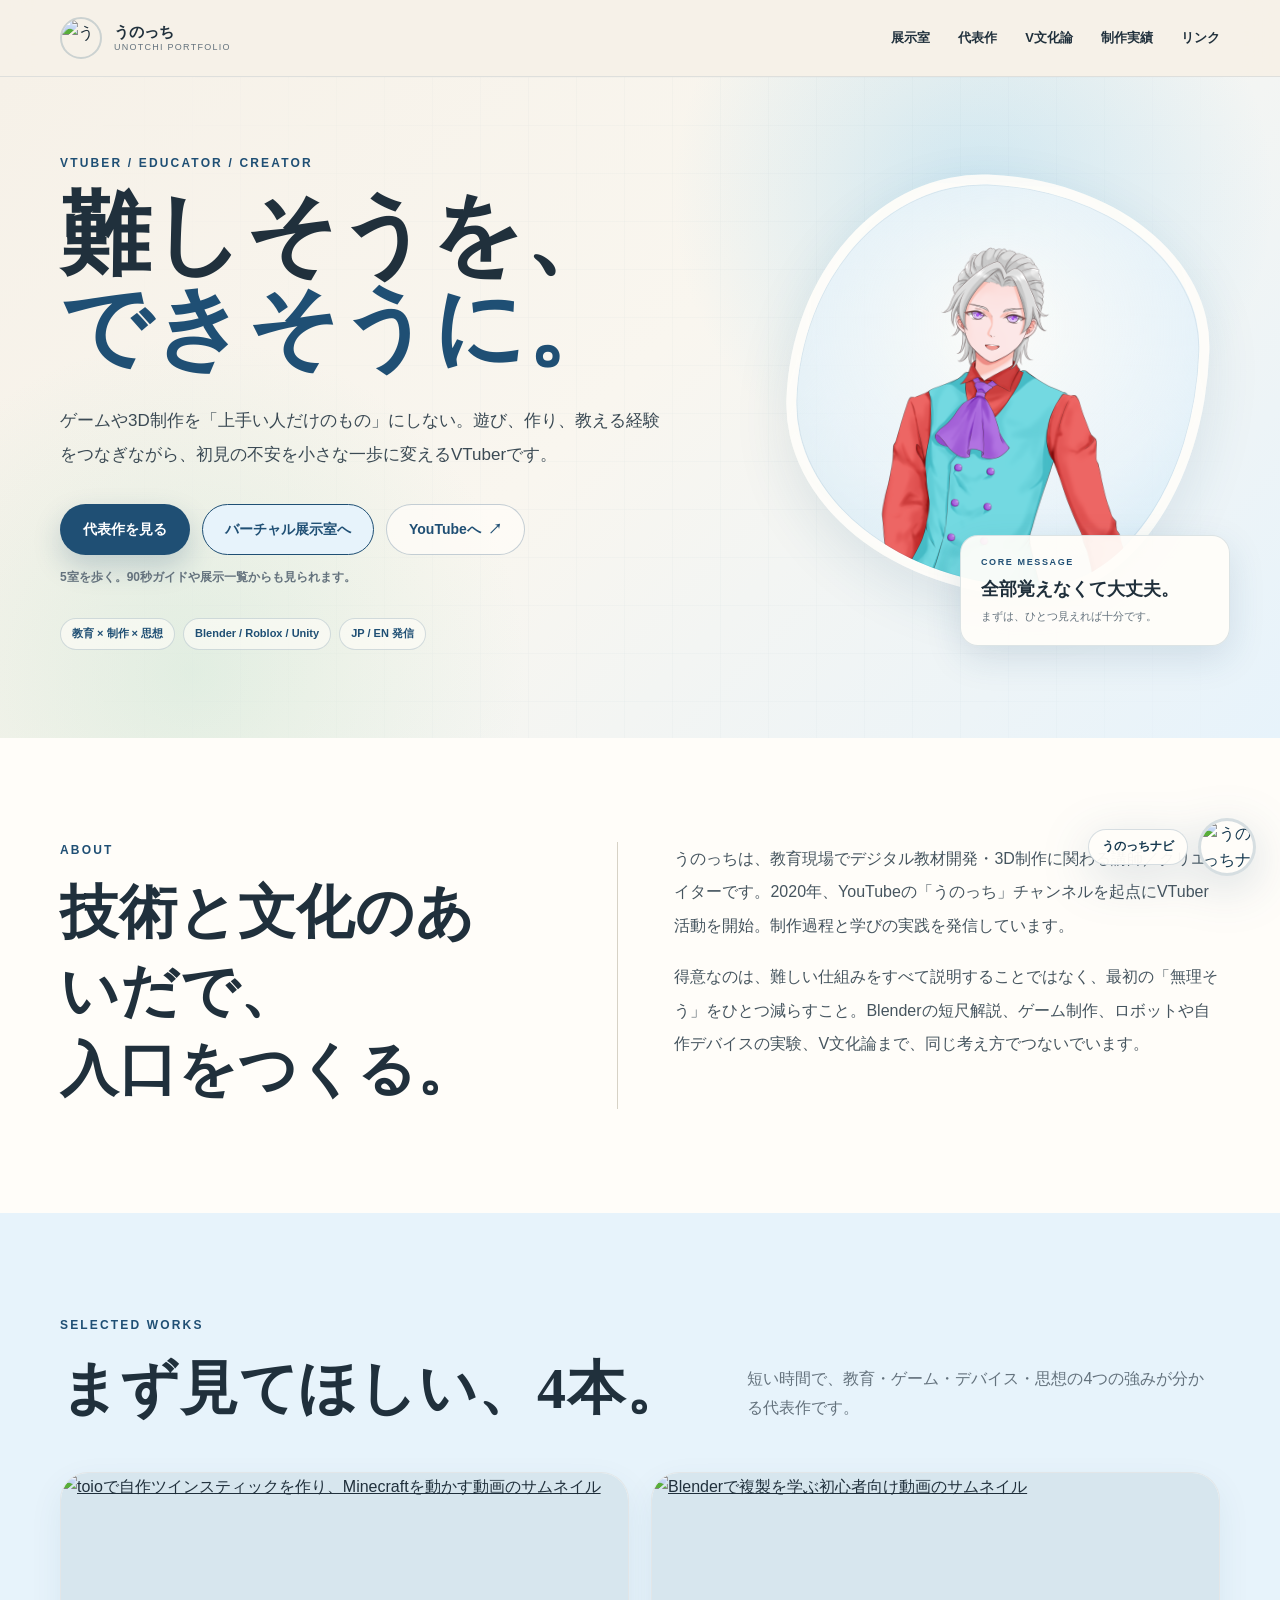
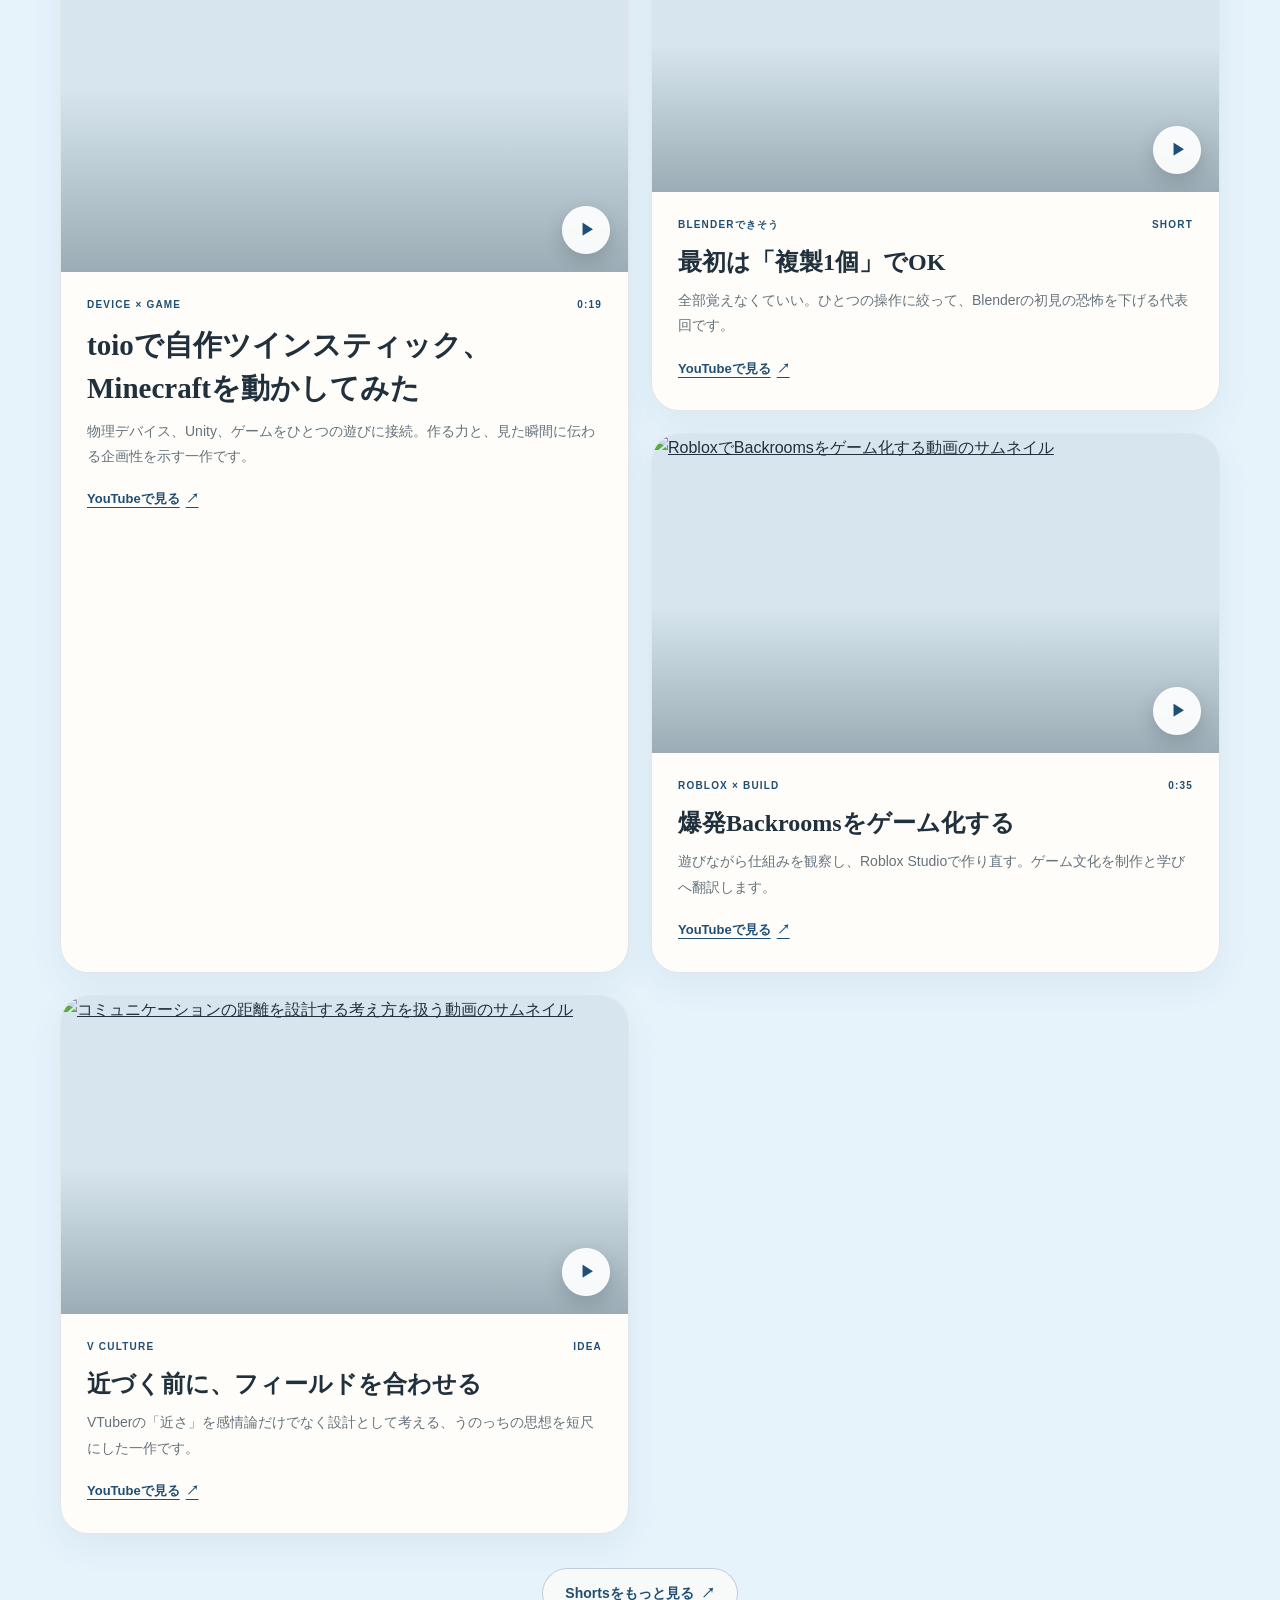
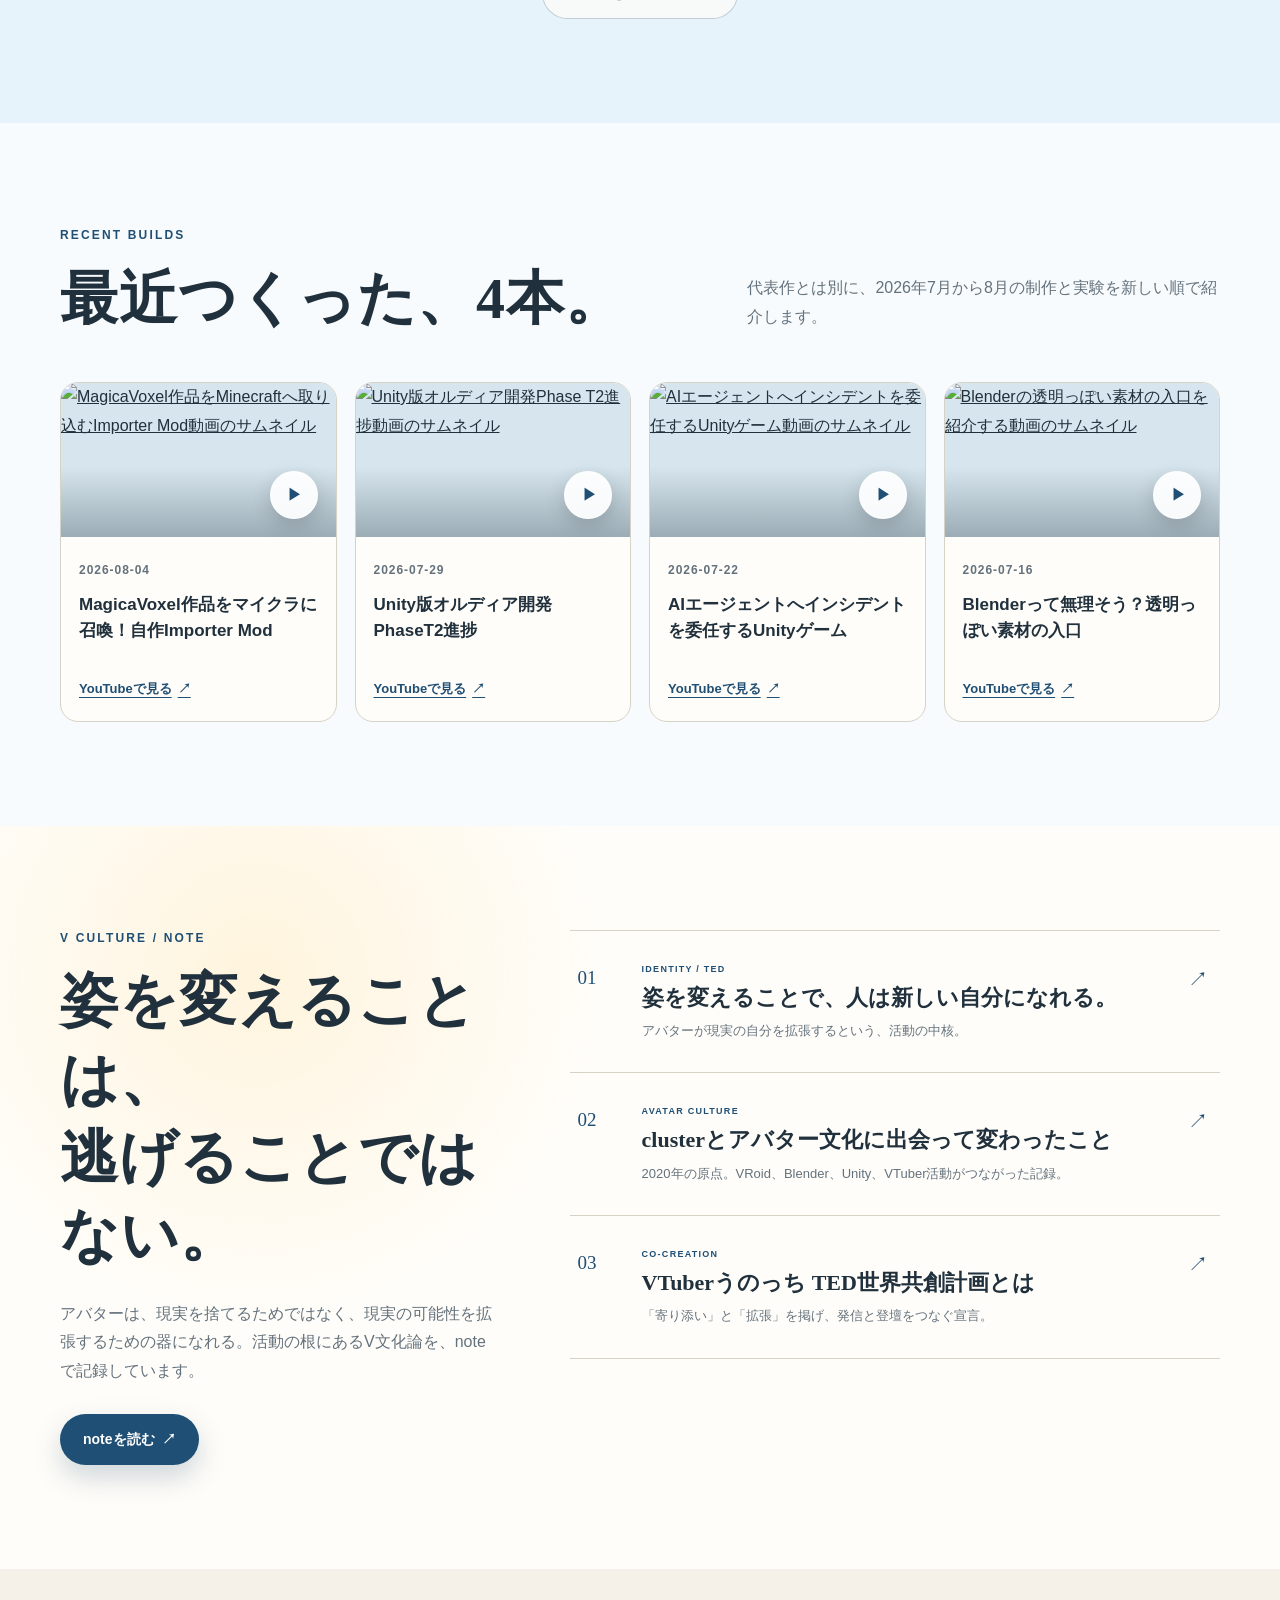
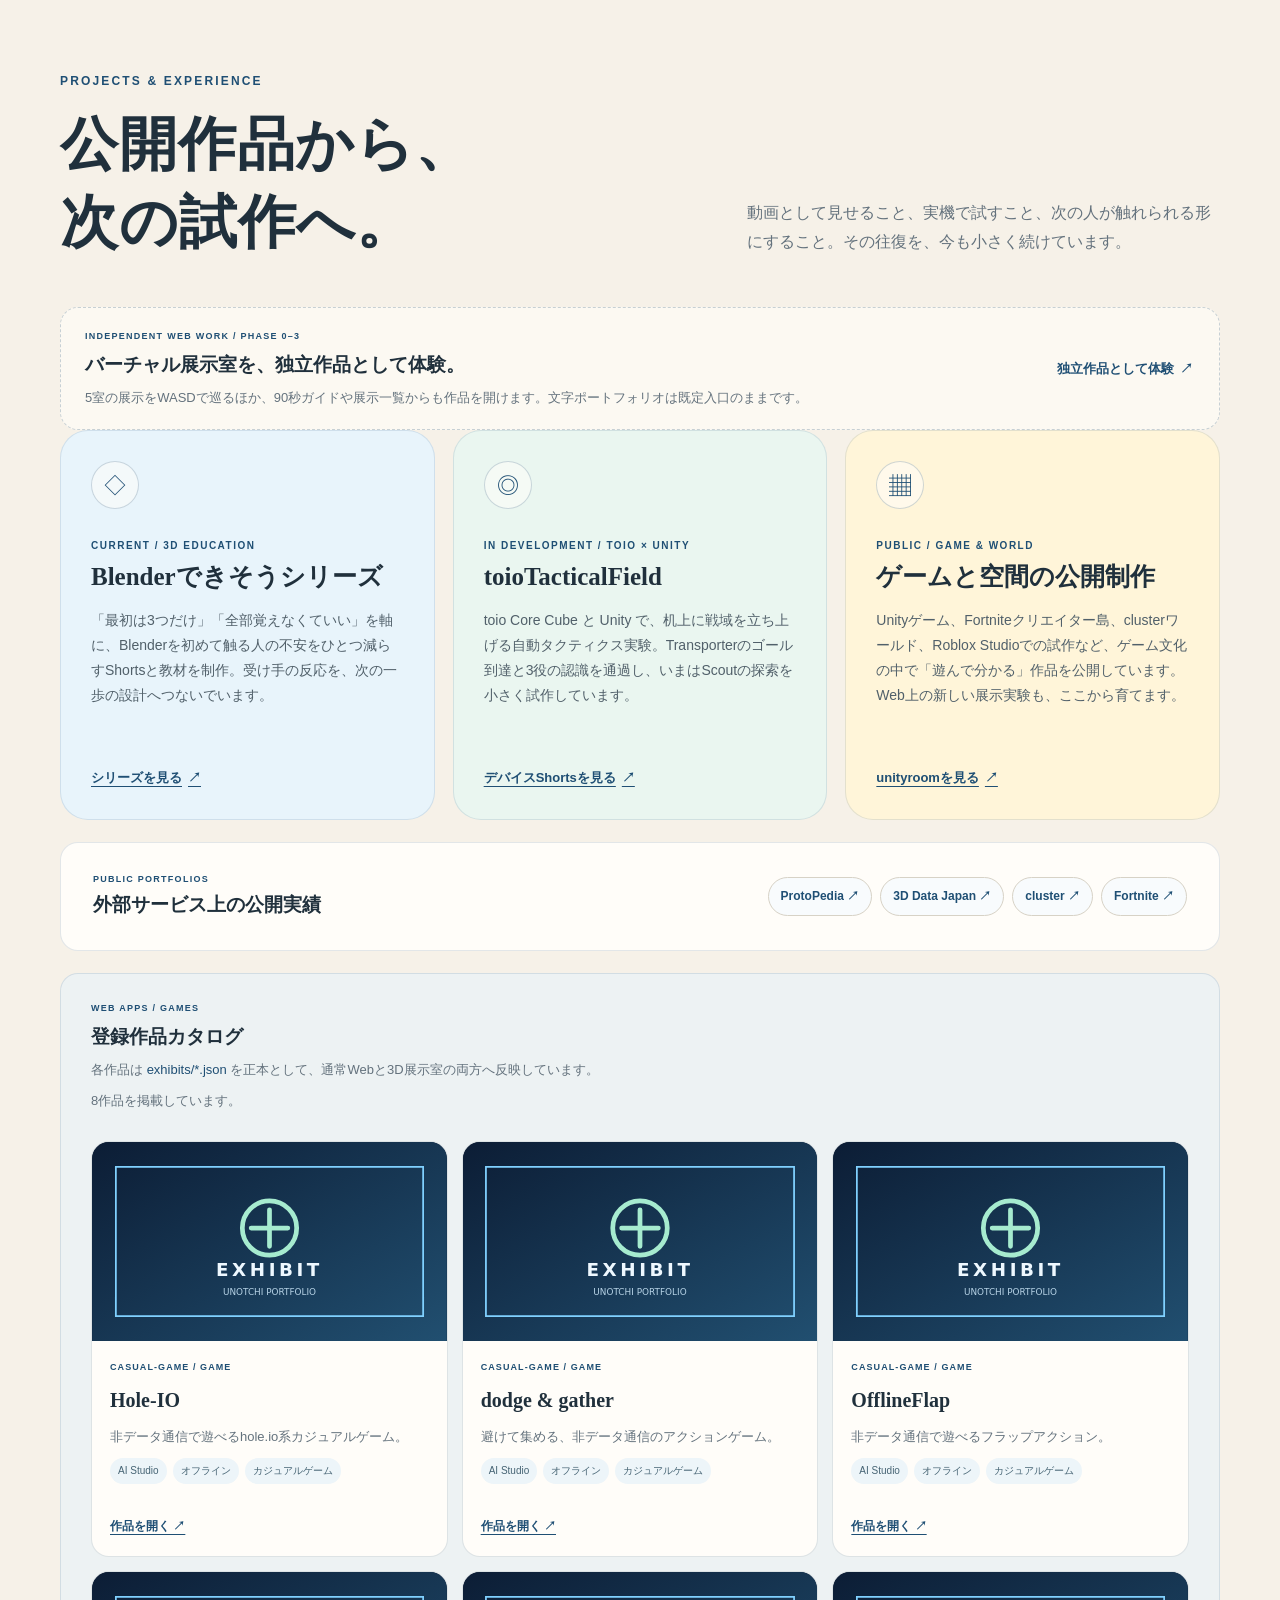
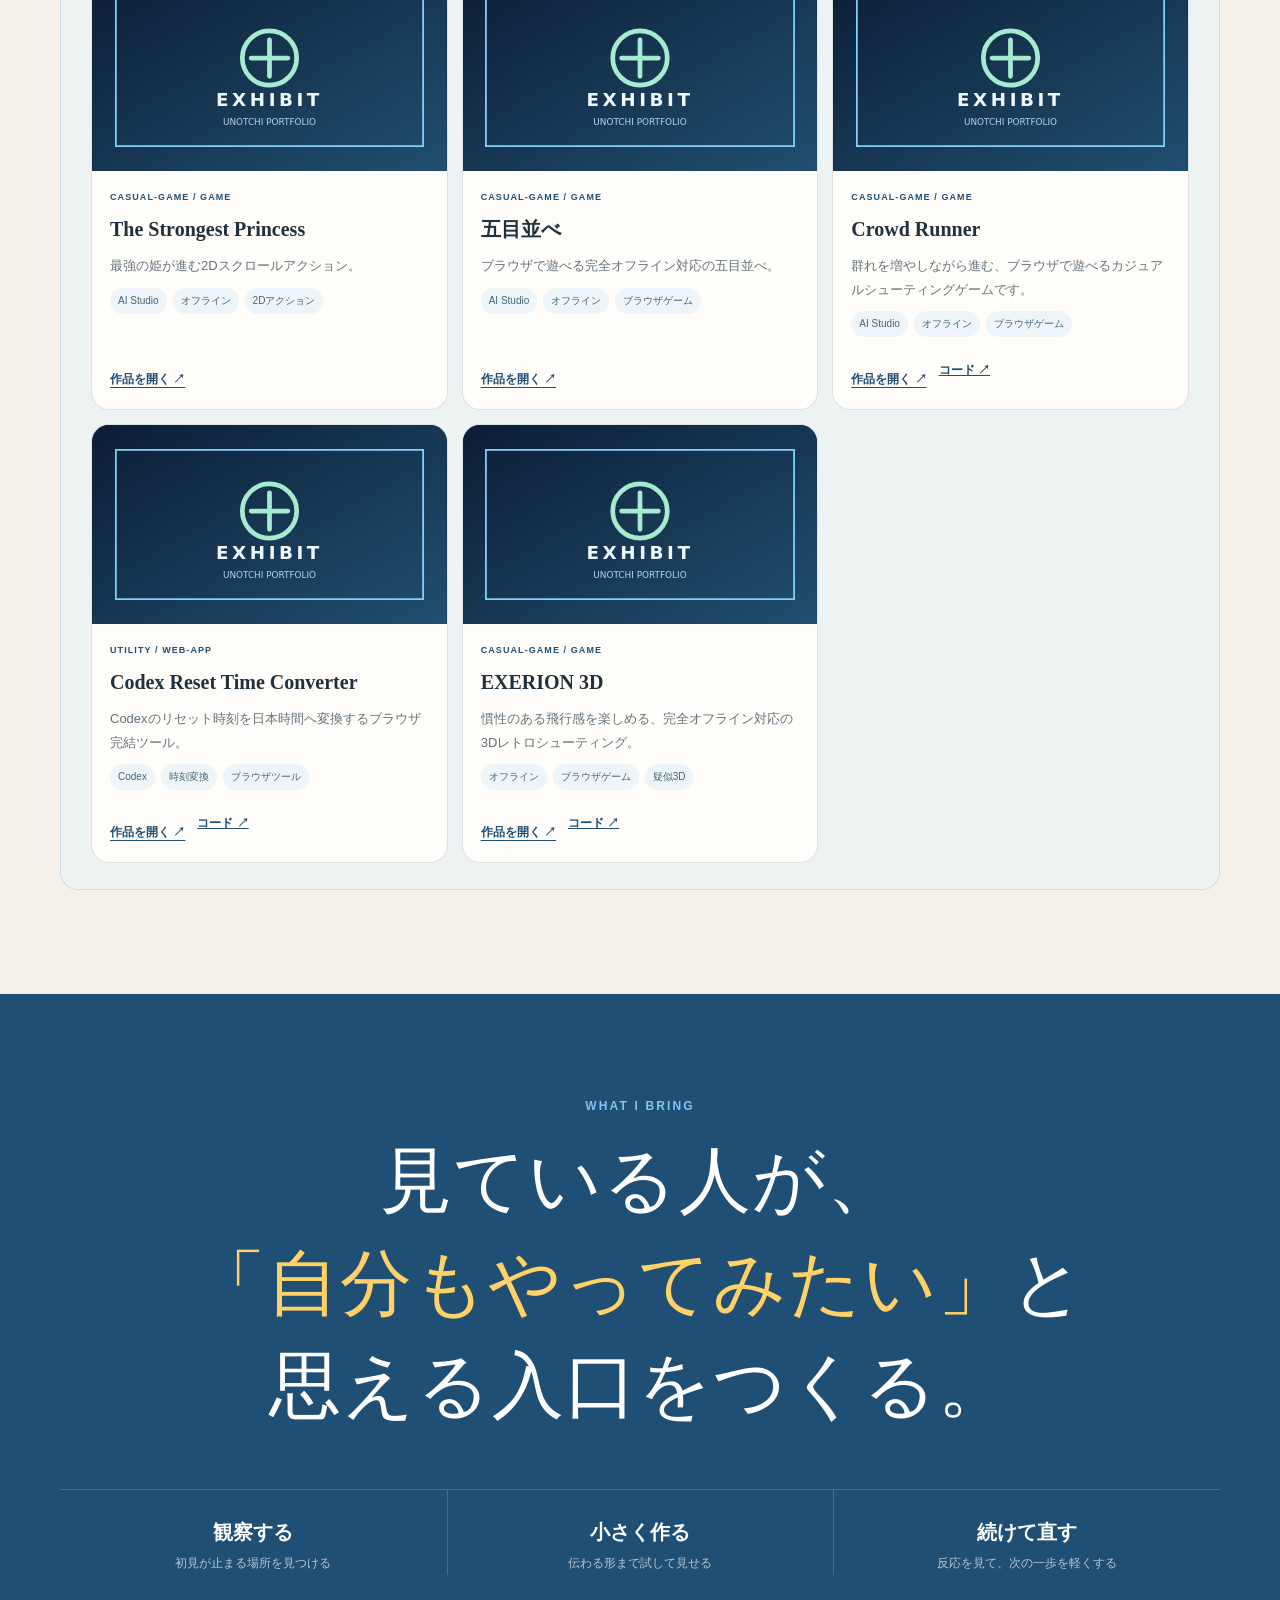
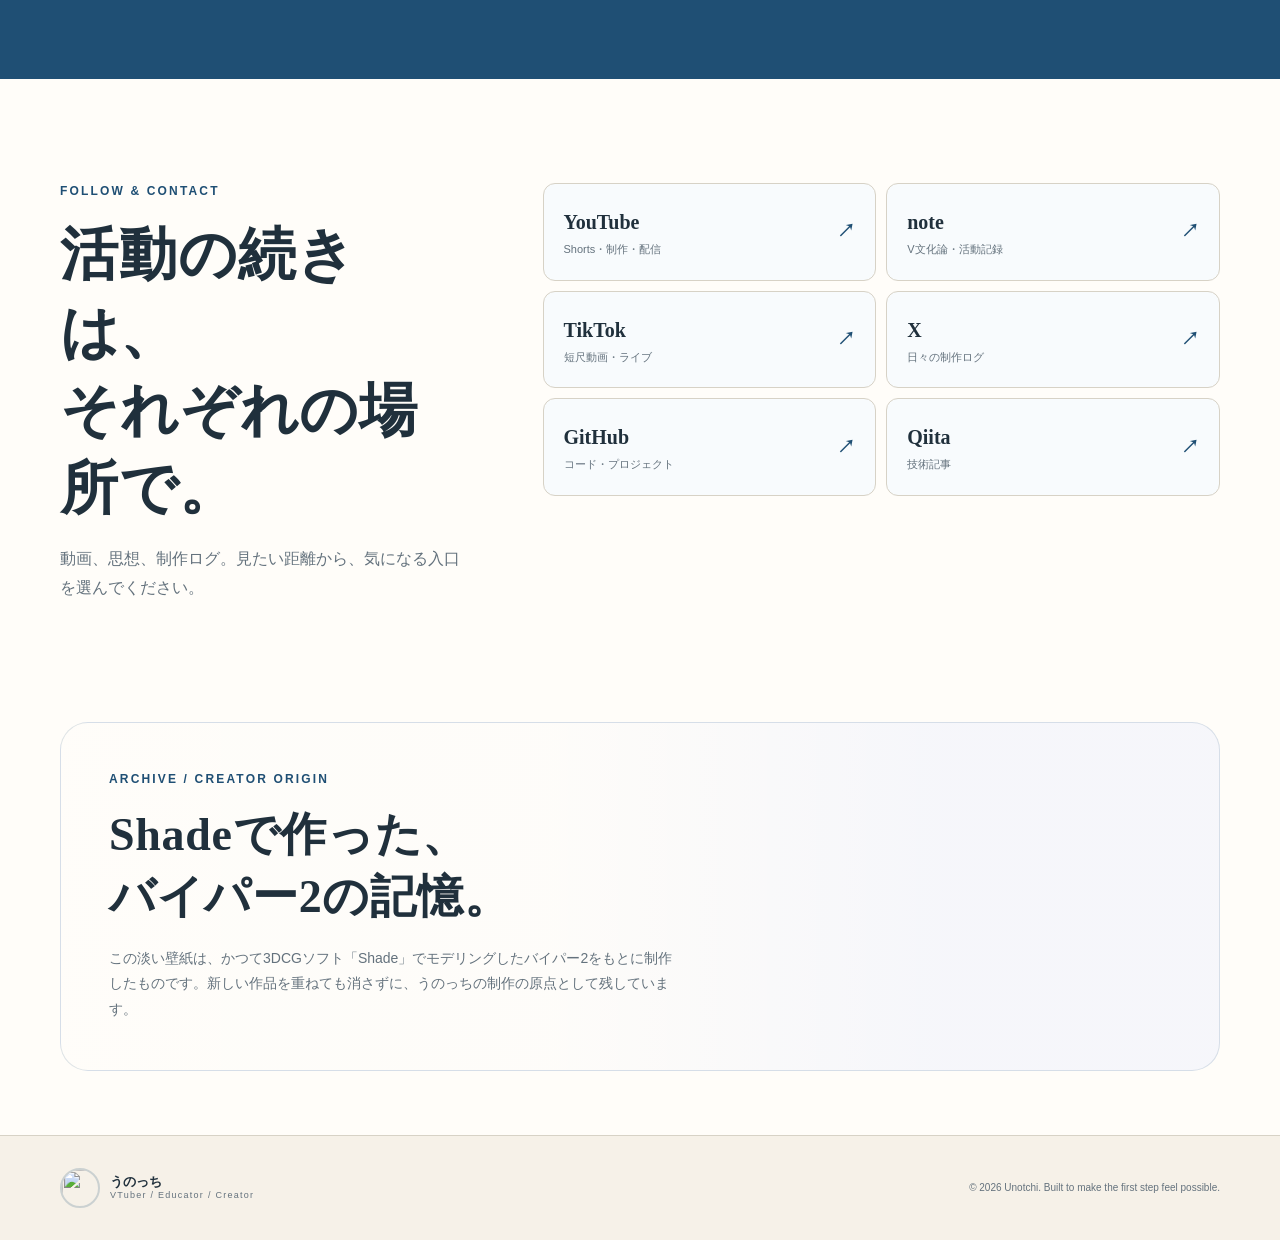
==== index.html @ a386e89f "feat: centralize portfolio exhibits" ====
<!doctype html>
<html lang="ja">
<head>
  <meta charset="utf-8">
  <meta name="viewport" content="width=device-width, initial-scale=1">
  <meta name="theme-color" content="#f6f1e8">
  <meta name="description" content="VTuber・講師・クリエイター、うのっちの公式ポートフォリオ。Blender、ゲーム制作、toio、V文化論を通じて、難しそうをできそうに変える活動を紹介します。">
  <meta property="og:type" content="website">
  <meta property="og:locale" content="ja_JP">
  <meta property="og:url" content="https://sanpeita.github.io/">
  <meta property="og:site_name" content="うのっち ポートフォリオ">
  <meta property="og:title" content="うのっち｜難しそうを、できそうに。">
  <meta property="og:description" content="教育 × 制作 × VTuber。初見の不安を、小さな一歩に変える活動と代表作。">
  <meta property="og:image" content="https://sanpeita.github.io/images/og-portfolio.png">
  <meta name="twitter:card" content="summary_large_image">
  <meta name="twitter:title" content="うのっち｜難しそうを、できそうに。">
  <meta name="twitter:description" content="教育 × 制作 × VTuber。初見の不安を、小さな一歩に変える活動と代表作。">
  <meta name="twitter:image" content="https://sanpeita.github.io/images/og-portfolio.png">
  <title>うのっち｜VTuber・講師・クリエイター</title>
  <link rel="canonical" href="https://sanpeita.github.io/">
  <link rel="icon" href="images/davi.jpeg">
  <link rel="stylesheet" href="styles.css">
  <script src="assets/chatbot/fuse.min.js" defer></script>
  <script src="assets/chatbot/search-core.js" defer></script>
  <script src="assets/chatbot/tour-core.js" defer></script>
  <script src="assets/chatbot/chatbot.js" defer></script>
  <script type="module" src="assets/exhibits/exhibit-catalog.js"></script>
</head>
<body>
  <a class="skip-link" href="#main">本文へ移動</a>

  <header class="site-header">
    <div class="shell header-inner">
      <a class="brand" href="#top" aria-label="ページの先頭へ">
        <img src="images/davi.jpeg" width="42" height="42" alt="うのっちのアイコン">
        <span>
          <strong>うのっち</strong>
          <small>UNOTCHI PORTFOLIO</small>
        </span>
      </a>
      <nav aria-label="メインナビゲーション">
        <a href="lab/virtual-world/">展示室</a>
        <a href="#works">代表作</a>
        <a href="#culture">V文化論</a>
        <a href="#projects">制作実績</a>
        <a href="#links">リンク</a>
      </nav>
    </div>
  </header>

  <main id="main">
    <section class="hero" id="top">
      <div class="shell hero-grid">
        <div class="hero-copy">
          <p class="eyebrow">VTUBER / EDUCATOR / CREATOR</p>
          <h1>難しそうを、<br><span>できそうに。</span></h1>
          <p class="lead">ゲームや3D制作を「上手い人だけのもの」にしない。遊び、作り、教える経験をつなぎながら、初見の不安を小さな一歩に変えるVTuberです。</p>
          <div class="hero-actions">
            <a class="button button-primary" href="#works">代表作を見る</a>
            <a class="button button-world" href="lab/virtual-world/">バーチャル展示室へ</a>
            <a class="button button-secondary" href="https://www.youtube.com/@TheSANPEITA" target="_blank" rel="noopener noreferrer">YouTubeへ <span aria-hidden="true">↗</span></a>
          </div>
          <p class="hero-world-note">5室を歩く。90秒ガイドや展示一覧からも見られます。</p>
          <ul class="hero-points" aria-label="活動の特徴">
            <li>教育 × 制作 × 思想</li>
            <li>Blender / Roblox / Unity</li>
            <li>JP / EN 発信</li>
          </ul>
        </div>

        <div class="portrait-wrap" aria-label="うのっちのプロフィール">
          <div class="portrait-card">
            <img src="images/unotchi-official-standing.png" width="2000" height="4000" alt="赤いシャツと水色の衣装を着た、うのっちの公式立ち絵">
          </div>
          <div class="profile-note">
            <span class="profile-note-kicker">CORE MESSAGE</span>
            <strong>全部覚えなくて大丈夫。</strong>
            <span>まずは、ひとつ見えれば十分です。</span>
          </div>
        </div>
      </div>
    </section>

    <section class="intro section" id="about">
      <div class="shell intro-grid">
        <div>
          <p class="eyebrow">ABOUT</p>
          <h2>技術と文化のあいだで、<br>入口をつくる。</h2>
        </div>
        <div class="intro-body">
          <p>うのっちは、教育現場でデジタル教材開発・3D制作に関わる講師／クリエイターです。2020年、YouTubeの「うのっち」チャンネルを起点にVTuber活動を開始。制作過程と学びの実践を発信しています。</p>
          <p>得意なのは、難しい仕組みをすべて説明することではなく、最初の「無理そう」をひとつ減らすこと。Blenderの短尺解説、ゲーム制作、ロボットや自作デバイスの実験、V文化論まで、同じ考え方でつないでいます。</p>
        </div>
      </div>
    </section>

    <section class="section works-section" id="works">
      <div class="shell">
        <div class="section-heading">
          <div>
            <p class="eyebrow">SELECTED WORKS</p>
            <h2>まず見てほしい、4本。</h2>
          </div>
          <p>短い時間で、教育・ゲーム・デバイス・思想の4つの強みが分かる代表作です。</p>
        </div>

        <div class="works-grid">
          <article class="work-card work-card-featured">
            <a class="work-thumb" href="https://www.youtube.com/watch?v=YogaOVAiXTU" target="_blank" rel="noopener noreferrer" aria-label="toioで自作ツインスティック、Minecraftを動かしてみたをYouTubeで見る">
              <img src="https://i.ytimg.com/vi/YogaOVAiXTU/hqdefault.jpg" alt="toioで自作ツインスティックを作り、Minecraftを動かす動画のサムネイル" loading="lazy">
              <span class="play" aria-hidden="true">▶</span>
            </a>
            <div class="work-body">
              <div class="work-meta"><span>DEVICE × GAME</span><span>0:19</span></div>
              <h3>toioで自作ツインスティック、Minecraftを動かしてみた</h3>
              <p>物理デバイス、Unity、ゲームをひとつの遊びに接続。作る力と、見た瞬間に伝わる企画性を示す一作です。</p>
              <a class="text-link" href="https://www.youtube.com/watch?v=YogaOVAiXTU" target="_blank" rel="noopener noreferrer">YouTubeで見る <span aria-hidden="true">↗</span></a>
            </div>
          </article>

          <article class="work-card">
            <a class="work-thumb" href="https://www.youtube.com/watch?v=wpBQTzA3uyg" target="_blank" rel="noopener noreferrer" aria-label="Blenderって無理そう？最初は複製1個できればOKをYouTubeで見る">
              <img src="https://i.ytimg.com/vi/wpBQTzA3uyg/hqdefault.jpg" alt="Blenderで複製を学ぶ初心者向け動画のサムネイル" loading="lazy">
              <span class="play" aria-hidden="true">▶</span>
            </a>
            <div class="work-body">
              <div class="work-meta"><span>BLENDERできそう</span><span>SHORT</span></div>
              <h3>最初は「複製1個」でOK</h3>
              <p>全部覚えなくていい。ひとつの操作に絞って、Blenderの初見の恐怖を下げる代表回です。</p>
              <a class="text-link" href="https://www.youtube.com/watch?v=wpBQTzA3uyg" target="_blank" rel="noopener noreferrer">YouTubeで見る <span aria-hidden="true">↗</span></a>
            </div>
          </article>

          <article class="work-card">
            <a class="work-thumb" href="https://www.youtube.com/watch?v=Hn6c8Ln2A0w" target="_blank" rel="noopener noreferrer" aria-label="爆発Backroomsをゲーム化してみるをYouTubeで見る">
              <img src="https://i.ytimg.com/vi/Hn6c8Ln2A0w/hqdefault.jpg" alt="RobloxでBackroomsをゲーム化する動画のサムネイル" loading="lazy">
              <span class="play" aria-hidden="true">▶</span>
            </a>
            <div class="work-body">
              <div class="work-meta"><span>ROBLOX × BUILD</span><span>0:35</span></div>
              <h3>爆発Backroomsをゲーム化する</h3>
              <p>遊びながら仕組みを観察し、Roblox Studioで作り直す。ゲーム文化を制作と学びへ翻訳します。</p>
              <a class="text-link" href="https://www.youtube.com/watch?v=Hn6c8Ln2A0w" target="_blank" rel="noopener noreferrer">YouTubeで見る <span aria-hidden="true">↗</span></a>
            </div>
          </article>

          <article class="work-card">
            <a class="work-thumb" href="https://www.youtube.com/watch?v=Jg-ROUK7HN0" target="_blank" rel="noopener noreferrer" aria-label="距離って無理そう？近づく前にフィールドを合わせればいいをYouTubeで見る">
              <img src="https://i.ytimg.com/vi/Jg-ROUK7HN0/hqdefault.jpg" alt="コミュニケーションの距離を設計する考え方を扱う動画のサムネイル" loading="lazy">
              <span class="play" aria-hidden="true">▶</span>
            </a>
            <div class="work-body">
              <div class="work-meta"><span>V CULTURE</span><span>IDEA</span></div>
              <h3>近づく前に、フィールドを合わせる</h3>
              <p>VTuberの「近さ」を感情論だけでなく設計として考える、うのっちの思想を短尺にした一作です。</p>
              <a class="text-link" href="https://www.youtube.com/watch?v=Jg-ROUK7HN0" target="_blank" rel="noopener noreferrer">YouTubeで見る <span aria-hidden="true">↗</span></a>
            </div>
          </article>
        </div>

        <div class="section-cta">
          <a class="button button-secondary" href="https://www.youtube.com/@TheSANPEITA/shorts" target="_blank" rel="noopener noreferrer">Shortsをもっと見る <span aria-hidden="true">↗</span></a>
        </div>
      </div>
    </section>

    <section class="section recent-section" id="recent-builds">
      <div class="shell">
        <div class="section-heading">
          <div><p class="eyebrow">RECENT BUILDS</p><h2>最近つくった、4本。</h2></div>
          <p>代表作とは別に、2026年7月から8月の制作と実験を新しい順で紹介します。</p>
        </div>
        <div class="recent-grid">
          <article class="recent-card"><a class="work-thumb" href="https://www.youtube.com/watch?v=VJ69-nhBhOU" target="_blank" rel="noopener noreferrer"><img src="https://i.ytimg.com/vi/VJ69-nhBhOU/hqdefault.jpg" alt="MagicaVoxel作品をMinecraftへ取り込むImporter Mod動画のサムネイル" loading="lazy"><span class="play" aria-hidden="true">▶</span></a><div class="recent-body"><time datetime="2026-08-04">2026-08-04</time><h3>MagicaVoxel作品をマイクラに召喚！自作Importer Mod</h3><a class="text-link" href="https://www.youtube.com/watch?v=VJ69-nhBhOU" target="_blank" rel="noopener noreferrer">YouTubeで見る <span aria-hidden="true">↗</span></a></div></article>
          <article class="recent-card"><a class="work-thumb" href="https://www.youtube.com/watch?v=oXVi8Rup6is" target="_blank" rel="noopener noreferrer"><img src="https://i.ytimg.com/vi/oXVi8Rup6is/hqdefault.jpg" alt="Unity版オルディア開発Phase T2進捗動画のサムネイル" loading="lazy"><span class="play" aria-hidden="true">▶</span></a><div class="recent-body"><time datetime="2026-07-29">2026-07-29</time><h3>Unity版オルディア開発PhaseT2進捗</h3><a class="text-link" href="https://www.youtube.com/watch?v=oXVi8Rup6is" target="_blank" rel="noopener noreferrer">YouTubeで見る <span aria-hidden="true">↗</span></a></div></article>
          <article class="recent-card"><a class="work-thumb" href="https://www.youtube.com/watch?v=LZgxWzS0UVY" target="_blank" rel="noopener noreferrer"><img src="https://i.ytimg.com/vi/LZgxWzS0UVY/hqdefault.jpg" alt="AIエージェントへインシデントを委任するUnityゲーム動画のサムネイル" loading="lazy"><span class="play" aria-hidden="true">▶</span></a><div class="recent-body"><time datetime="2026-07-22">2026-07-22</time><h3>AIエージェントへインシデントを委任するUnityゲーム</h3><a class="text-link" href="https://www.youtube.com/watch?v=LZgxWzS0UVY" target="_blank" rel="noopener noreferrer">YouTubeで見る <span aria-hidden="true">↗</span></a></div></article>
          <article class="recent-card"><a class="work-thumb" href="https://www.youtube.com/watch?v=A-OFtZaHR0o" target="_blank" rel="noopener noreferrer"><img src="https://i.ytimg.com/vi/A-OFtZaHR0o/hqdefault.jpg" alt="Blenderの透明っぽい素材の入口を紹介する動画のサムネイル" loading="lazy"><span class="play" aria-hidden="true">▶</span></a><div class="recent-body"><time datetime="2026-07-16">2026-07-16</time><h3>Blenderって無理そう？透明っぽい素材の入口</h3><a class="text-link" href="https://www.youtube.com/watch?v=A-OFtZaHR0o" target="_blank" rel="noopener noreferrer">YouTubeで見る <span aria-hidden="true">↗</span></a></div></article>
        </div>
      </div>
    </section>

    <section class="section culture-section" id="culture">
      <div class="shell culture-grid">
        <div class="culture-intro">
          <p class="eyebrow">V CULTURE / NOTE</p>
          <h2>姿を変えることは、<br>逃げることではない。</h2>
          <p>アバターは、現実を捨てるためではなく、現実の可能性を拡張するための器になれる。活動の根にあるV文化論を、noteで記録しています。</p>
          <a class="button button-primary" href="https://note.com/sanpeita" target="_blank" rel="noopener noreferrer">noteを読む <span aria-hidden="true">↗</span></a>
        </div>

        <div class="article-list">
          <a class="article-card" href="https://note.com/sanpeita/n/na5e8b49a6931" target="_blank" rel="noopener noreferrer">
            <span class="article-number">01</span>
            <span class="article-copy">
              <small>IDENTITY / TED</small>
              <strong>姿を変えることで、人は新しい自分になれる。</strong>
              <span>アバターが現実の自分を拡張するという、活動の中核。</span>
            </span>
            <span class="article-arrow" aria-hidden="true">↗</span>
          </a>

          <a class="article-card" href="https://note.com/sanpeita/n/n24b0f31c3116" target="_blank" rel="noopener noreferrer">
            <span class="article-number">02</span>
            <span class="article-copy">
              <small>AVATAR CULTURE</small>
              <strong>clusterとアバター文化に出会って変わったこと</strong>
              <span>2020年の原点。VRoid、Blender、Unity、VTuber活動がつながった記録。</span>
            </span>
            <span class="article-arrow" aria-hidden="true">↗</span>
          </a>

          <a class="article-card" href="https://note.com/sanpeita/n/n996d1c35ad1c" target="_blank" rel="noopener noreferrer">
            <span class="article-number">03</span>
            <span class="article-copy">
              <small>CO-CREATION</small>
              <strong>VTuberうのっち TED世界共創計画とは</strong>
              <span>「寄り添い」と「拡張」を掲げ、発信と登壇をつなぐ宣言。</span>
            </span>
            <span class="article-arrow" aria-hidden="true">↗</span>
          </a>
        </div>
      </div>
    </section>

    <section class="section projects-section" id="projects">
      <div class="shell">
        <div class="section-heading">
          <div>
            <p class="eyebrow">PROJECTS & EXPERIENCE</p>
            <h2>公開作品から、<br>次の試作へ。</h2>
          </div>
          <p>動画として見せること、実機で試すこと、次の人が触れられる形にすること。その往復を、今も小さく続けています。</p>
        </div>

        <aside class="lab-note" aria-labelledby="virtual-world-lab-title">
          <div>
            <small>INDEPENDENT WEB WORK / PHASE 0–3</small>
            <strong id="virtual-world-lab-title">バーチャル展示室を、独立作品として体験。</strong>
            <p>5室の展示をWASDで巡るほか、90秒ガイドや展示一覧からも作品を開けます。文字ポートフォリオは既定入口のままです。</p>
          </div>
          <a class="lab-note-link" href="lab/virtual-world/">独立作品として体験 <span aria-hidden="true">↗</span></a>
        </aside>

        <div class="project-grid">
          <article class="project-card project-card-blue">
            <span class="project-icon" aria-hidden="true">◇</span>
            <p class="project-type">CURRENT / 3D EDUCATION</p>
            <h3>Blenderできそうシリーズ</h3>
            <p>「最初は3つだけ」「全部覚えなくていい」を軸に、Blenderを初めて触る人の不安をひとつ減らすShortsと教材を制作。受け手の反応を、次の一歩の設計へつないでいます。</p>
            <a class="text-link" href="https://www.youtube.com/@TheSANPEITA/shorts" target="_blank" rel="noopener noreferrer">シリーズを見る <span aria-hidden="true">↗</span></a>
          </article>

          <article class="project-card project-card-mint">
            <span class="project-icon" aria-hidden="true">◎</span>
            <p class="project-type">IN DEVELOPMENT / TOIO × UNITY</p>
            <h3>toioTacticalField</h3>
            <p>toio Core Cube と Unity で、机上に戦域を立ち上げる自動タクティクス実験。Transporterのゴール到達と3役の認識を通過し、いまはScoutの探索を小さく試作しています。</p>
            <a class="text-link" href="https://www.youtube.com/@TheSANPEITA/shorts" target="_blank" rel="noopener noreferrer">デバイスShortsを見る <span aria-hidden="true">↗</span></a>
          </article>

          <article class="project-card project-card-sun">
            <span class="project-icon" aria-hidden="true">▦</span>
            <p class="project-type">PUBLIC / GAME & WORLD</p>
            <h3>ゲームと空間の公開制作</h3>
            <p>Unityゲーム、Fortniteクリエイター島、clusterワールド、Roblox Studioでの試作など、ゲーム文化の中で「遊んで分かる」作品を公開しています。Web上の新しい展示実験も、ここから育てます。</p>
            <a class="text-link" href="https://unityroom.com/users/bapfjey9s3kr14itud7h" target="_blank" rel="noopener noreferrer">unityroomを見る <span aria-hidden="true">↗</span></a>
          </article>
        </div>

        <div class="evidence-band">
          <div>
            <small>PUBLIC PORTFOLIOS</small>
            <strong>外部サービス上の公開実績</strong>
          </div>
          <div class="evidence-links">
            <a href="https://protopedia.net/prototyper/sanpeita" target="_blank" rel="noopener noreferrer">ProtoPedia <span aria-hidden="true">↗</span></a>
            <a href="https://3d-data.skhonpo.com/collections/unotchi_sanpeita" target="_blank" rel="noopener noreferrer">3D Data Japan <span aria-hidden="true">↗</span></a>
            <a href="https://cluster.mu/u/sanpeita" target="_blank" rel="noopener noreferrer">cluster <span aria-hidden="true">↗</span></a>
            <a href="https://www.fortnite.com/@unotchi/8265-0398-2062?lang=ja" target="_blank" rel="noopener noreferrer">Fortnite <span aria-hidden="true">↗</span></a>
          </div>
        </div>

        <div class="ai-games-band" aria-labelledby="exhibit-catalog-title">
          <div>
            <small>WEB APPS / GAMES</small>
            <strong id="exhibit-catalog-title">登録作品カタログ</strong>
            <p>各作品は <code>exhibits/*.json</code> を正本として、通常Webと3D展示室の両方へ反映しています。</p>
            <p id="exhibit-catalog-status" class="exhibit-catalog-status" role="status">作品情報を読み込んでいます。</p>
          </div>
          <div class="exhibit-catalog" id="exhibit-catalog" aria-live="polite"></div>
          <noscript><p class="exhibit-catalog-noscript">作品カタログの表示にはJavaScriptを有効にしてください。</p></noscript>
        </div>
      </div>
    </section>

    <section class="section statement-section" id="what-i-bring">
      <div class="shell statement-card">
        <p class="eyebrow">WHAT I BRING</p>
        <blockquote>見ている人が、<br><span>「自分もやってみたい」</span>と<br>思える入口をつくる。</blockquote>
        <div class="statement-points">
          <div><strong>観察する</strong><span>初見が止まる場所を見つける</span></div>
          <div><strong>小さく作る</strong><span>伝わる形まで試して見せる</span></div>
          <div><strong>続けて直す</strong><span>反応を見て、次の一歩を軽くする</span></div>
        </div>
      </div>
    </section>

    <section class="section links-section" id="links">
      <div class="shell links-grid">
        <div>
          <p class="eyebrow">FOLLOW & CONTACT</p>
          <h2>活動の続きは、<br>それぞれの場所で。</h2>
          <p>動画、思想、制作ログ。見たい距離から、気になる入口を選んでください。</p>
        </div>
        <div class="social-grid">
          <a href="https://www.youtube.com/@TheSANPEITA" target="_blank" rel="noopener noreferrer"><span>YouTube</span><small>Shorts・制作・配信</small><b aria-hidden="true">↗</b></a>
          <a href="https://note.com/sanpeita" target="_blank" rel="noopener noreferrer"><span>note</span><small>V文化論・活動記録</small><b aria-hidden="true">↗</b></a>
          <a href="https://www.tiktok.com/@unotchi" target="_blank" rel="noopener noreferrer"><span>TikTok</span><small>短尺動画・ライブ</small><b aria-hidden="true">↗</b></a>
          <a href="https://x.com/unoksanpt" target="_blank" rel="noopener noreferrer"><span>X</span><small>日々の制作ログ</small><b aria-hidden="true">↗</b></a>
          <a href="https://github.com/sanpeita" target="_blank" rel="noopener noreferrer"><span>GitHub</span><small>コード・プロジェクト</small><b aria-hidden="true">↗</b></a>
          <a href="https://qiita.com/sanpeita" target="_blank" rel="noopener noreferrer"><span>Qiita</span><small>技術記事</small><b aria-hidden="true">↗</b></a>
        </div>
      </div>
    </section>

    <aside class="heritage-section" aria-labelledby="heritage-title">
      <div class="shell heritage-card">
        <div class="heritage-copy">
          <p class="eyebrow">ARCHIVE / CREATOR ORIGIN</p>
          <h2 id="heritage-title">Shadeで作った、<br>バイパー2の記憶。</h2>
          <p>この淡い壁紙は、かつて3DCGソフト「Shade」でモデリングしたバイパー2をもとに制作したものです。新しい作品を重ねても消さずに、うのっちの制作の原点として残しています。</p>
        </div>
      </div>
    </aside>
  </main>

  <aside
    class="un-nav-widget"
    data-unotchi-nav
    data-knowledge-url="assets/chatbot/knowledge.json"
    aria-label="うのっちナビ"
  >
    <button
      class="un-nav-launcher"
      type="button"
      data-un-nav-launcher
      aria-controls="unotchi-nav-panel"
      aria-expanded="false"
      aria-label="うのっちナビを開く"
    >
      <span class="un-nav-avatar-wrap un-nav-avatar-launcher">
        <img class="un-nav-avatar" src="images/davi.jpeg" alt="うのっちナビ">
        <span class="un-nav-avatar-fallback" aria-hidden="true">UNO</span>
      </span>
      <span class="un-nav-launcher-label">うのっちナビ</span>
    </button>

    <section
      class="un-nav-panel"
      id="unotchi-nav-panel"
      data-un-nav-panel
      aria-labelledby="unotchi-nav-title"
      hidden
    >
      <header class="un-nav-header">
        <div class="un-nav-header-identity">
          <span class="un-nav-avatar-wrap un-nav-avatar-header">
            <img class="un-nav-avatar" src="images/davi.jpeg" alt="うのっちナビ">
            <span class="un-nav-avatar-fallback" aria-hidden="true">UNO</span>
          </span>
          <span>
            <strong id="unotchi-nav-title">うのっちナビ</strong>
            <small data-un-nav-mode>PORTFOLIO GUIDE</small>
          </span>
        </div>
        <button class="un-nav-close" type="button" data-un-nav-close aria-label="うのっちナビを閉じる">×</button>
      </header>

      <div class="un-nav-content" data-un-nav-content aria-live="polite" aria-atomic="true">
        <p class="un-nav-loading">うのっちナビを読み込んでいます…</p>
      </div>

      <form class="un-nav-form" data-un-nav-form>
        <label class="un-nav-visually-hidden" for="unotchi-nav-input">うのっちについて質問する</label>
        <input
          id="unotchi-nav-input"
          data-un-nav-input
          type="text"
          inputmode="text"
          autocomplete="off"
          maxlength="160"
          placeholder="気になることを入力"
          required
        >
        <button type="submit" data-un-nav-submit>送信</button>
      </form>
      <p class="un-nav-disclaimer">登録された公開情報をもとに回答します。うのっち本人のリアルタイム発言ではありません。</p>
    </section>
  </aside>

  <footer>
    <div class="shell footer-inner">
      <div class="footer-brand">
        <img src="images/davi.jpeg" width="40" height="40" alt="">
        <span><strong>うのっち</strong><small>VTuber / Educator / Creator</small></span>
      </div>
      <p>© 2026 Unotchi. Built to make the first step feel possible.</p>
    </div>
  </footer>
</body>
</html>
---- styles.css ----
/* Hallmark · genre: editorial · tone: calm educational · anchor: navy/sky · macrostructure: existing split hero · enrichment: preserved · nav: existing · footer: existing */
/* Hallmark · pre-emit critique: P5 H5 E5 S5 R5 V4 · slop: pass for this scoped CTA change */

:root {
  --warm: #f6f1e8;
  --sky: #e7f3fb;
  --surface: #fffdf9;
  --surface-soft: #f8fbfd;
  --line: #d7d2c6;
  --text: #20303c;
  --muted: #64727d;
  --navy: #1f4f74;
  --navy-dark: #15384f;
  --blue: #79c7f2;
  --mint: #8fd3b6;
  --sun: #ffd166;
  --coral: #c96a4a;
  --shadow: 0 18px 55px rgba(31, 79, 116, 0.11);
  --radius-sm: 12px;
  --radius-md: 18px;
  --radius-lg: 28px;
  --serif: "Yu Mincho", "Hiragino Mincho ProN", Georgia, serif;
  --sans: "BIZ UDPGothic", "Hiragino Sans", "Yu Gothic UI", sans-serif;
}

* { box-sizing: border-box; }

html { scroll-behavior: smooth; }

body {
  margin: 0;
  color: var(--text);
  background: var(--warm);
  font-family: var(--sans);
  font-size: 16px;
  line-height: 1.8;
  -webkit-font-smoothing: antialiased;
}

img { display: block; max-width: 100%; }

a { color: inherit; }

.skip-link {
  position: fixed;
  z-index: 100;
  top: 12px;
  left: 12px;
  padding: 10px 16px;
  border-radius: 10px;
  color: white;
  background: var(--navy);
  transform: translateY(-160%);
}

.skip-link:focus { transform: translateY(0); }

.shell {
  width: min(1160px, calc(100% - 48px));
  margin-inline: auto;
}

.site-header {
  position: sticky;
  z-index: 20;
  top: 0;
  border-bottom: 1px solid rgba(31, 79, 116, 0.11);
  background: rgba(246, 241, 232, 0.92);
  backdrop-filter: blur(18px);
}

.header-inner {
  min-height: 76px;
  display: flex;
  align-items: center;
  justify-content: space-between;
  gap: 24px;
}

.brand {
  display: inline-flex;
  align-items: center;
  gap: 12px;
  text-decoration: none;
}

.brand img,
.footer-brand img {
  border: 2px solid rgba(31, 79, 116, 0.2);
  border-radius: 50%;
}

.brand span,
.footer-brand span { display: grid; line-height: 1.25; }

.brand strong { font-size: 15px; }

.brand small,
.footer-brand small {
  color: var(--muted);
  font-size: 9px;
  letter-spacing: 0.14em;
}

nav { display: flex; align-items: center; gap: 28px; }

nav a {
  position: relative;
  color: var(--text);
  font-size: 13px;
  font-weight: 700;
  text-decoration: none;
}

nav a::after {
  position: absolute;
  right: 0;
  bottom: -6px;
  left: 0;
  height: 2px;
  background: var(--navy);
  content: "";
  transform: scaleX(0);
  transform-origin: right;
  transition: transform 0.2s ease-out;
}

nav a:hover::after,
nav a:focus-visible::after { transform: scaleX(1); transform-origin: left; }

.hero {
  position: relative;
  overflow: hidden;
  padding: 78px 0 88px;
  background:
    radial-gradient(circle at 76% 18%, rgba(121, 199, 242, 0.32), transparent 27%),
    radial-gradient(circle at 15% 90%, rgba(143, 211, 182, 0.22), transparent 27%),
    linear-gradient(135deg, var(--warm), #f9f6ef 48%, var(--sky));
}

.hero::before {
  position: absolute;
  inset: 0;
  opacity: 0.18;
  background-image: linear-gradient(rgba(31, 79, 116, 0.12) 1px, transparent 1px), linear-gradient(90deg, rgba(31, 79, 116, 0.12) 1px, transparent 1px);
  background-size: 48px 48px;
  content: "";
  mask-image: linear-gradient(to right, transparent, black 45%, black 75%, transparent);
}

.hero-grid {
  position: relative;
  display: grid;
  grid-template-columns: 1.05fr 0.82fr;
  align-items: center;
  gap: 72px;
}

.eyebrow {
  margin: 0 0 16px;
  color: var(--navy);
  font-size: 12px;
  font-weight: 800;
  letter-spacing: 0.18em;
  line-height: 1.4;
}

h1,
h2,
blockquote {
  font-family: var(--serif);
  letter-spacing: 0.015em;
}

h1 {
  margin: 0;
  font-size: clamp(54px, 7vw, 94px);
  font-weight: 600;
  line-height: 1.04;
}

h1 span { color: var(--navy); }

.lead {
  max-width: 680px;
  margin: 30px 0 0;
  color: #3b4a54;
  font-size: 17px;
  line-height: 2;
}

.hero-actions {
  display: flex;
  flex-wrap: wrap;
  gap: 12px;
  margin-top: 32px;
}

.button {
  min-height: 50px;
  display: inline-flex;
  align-items: center;
  justify-content: center;
  gap: 7px;
  padding: 12px 22px;
  border: 1px solid transparent;
  border-radius: 999px;
  font-size: 14px;
  font-weight: 800;
  text-decoration: none;
  white-space: nowrap;
  transition: transform 0.2s ease-out, box-shadow 0.2s ease-out, background 0.2s ease-out;
}

.button:hover,
.button:focus-visible { transform: translateY(-2px); }

.button-primary {
  color: white;
  background: var(--navy);
  box-shadow: 0 12px 28px rgba(31, 79, 116, 0.22);
}

.button-primary:hover,
.button-primary:focus-visible { background: var(--navy-dark); }

.button-world {
  border-color: var(--navy);
  color: var(--navy);
  background: var(--sky);
}

.button-world:hover,
.button-world:focus-visible { background: var(--surface); box-shadow: var(--shadow); }

.button-secondary {
  border-color: rgba(31, 79, 116, 0.26);
  color: var(--navy);
  background: rgba(255, 253, 249, 0.72);
}

.button-secondary:hover,
.button-secondary:focus-visible { background: var(--surface); box-shadow: 0 10px 24px rgba(31, 79, 116, 0.11); }

.hero-world-note {
  margin: 12px 0 0;
  color: var(--muted);
  font-size: 12px;
  font-weight: 700;
  line-height: 1.7;
}

.hero-points {
  display: flex;
  flex-wrap: wrap;
  gap: 8px;
  margin: 30px 0 0;
  padding: 0;
  list-style: none;
}

.hero-points li {
  padding: 5px 11px;
  border: 1px solid rgba(31, 79, 116, 0.18);
  border-radius: 999px;
  color: var(--navy);
  background: rgba(255, 253, 249, 0.6);
  font-size: 11px;
  font-weight: 700;
}

.portrait-wrap { position: relative; padding: 16px 12px 50px 44px; }

.portrait-card {
  position: relative;
  overflow: hidden;
  aspect-ratio: 1 / 1;
  border: 10px solid rgba(255, 253, 249, 0.9);
  border-radius: 46% 54% 40% 60% / 55% 40% 60% 45%;
  background:
    radial-gradient(circle at 50% 35%, rgba(255, 253, 249, 0.92), rgba(231, 243, 251, 0.68) 56%, rgba(121, 199, 242, 0.25));
  box-shadow: var(--shadow);
  transform: rotate(2deg);
}

.portrait-card::after {
  position: absolute;
  inset: 0;
  border: 1px solid rgba(31, 79, 116, 0.08);
  border-radius: inherit;
  content: "";
}

.portrait-card img {
  width: 100%;
  height: 100%;
  object-fit: cover;
  object-position: center top;
  transform: scale(1.15);
  transform-origin: 50% 8%;
}

.profile-note {
  position: absolute;
  right: -10px;
  bottom: 0;
  min-width: 270px;
  display: grid;
  gap: 2px;
  padding: 18px 20px;
  border: 1px solid rgba(31, 79, 116, 0.15);
  border-radius: var(--radius-md);
  background: rgba(255, 253, 249, 0.94);
  box-shadow: 0 12px 36px rgba(31, 79, 116, 0.13);
}

.profile-note-kicker {
  color: var(--navy);
  font-size: 9px;
  font-weight: 800;
  letter-spacing: 0.18em;
}

.profile-note strong { font-family: var(--serif); font-size: 18px; }

.profile-note span:last-child { color: var(--muted); font-size: 11px; }

.section { padding: 104px 0; }

.intro { background: var(--surface); }

.intro-grid { display: grid; grid-template-columns: 0.88fr 1.12fr; gap: 84px; }

h2 {
  margin: 0;
  font-size: clamp(36px, 4.6vw, 58px);
  font-weight: 600;
  line-height: 1.35;
}

.intro-body { border-left: 1px solid var(--line); padding-left: 56px; }

.intro-body p { margin: 0; color: #46555f; line-height: 2.1; }

.intro-body p + p { margin-top: 18px; }

.works-section { background: var(--sky); }

.section-heading {
  display: grid;
  grid-template-columns: 1.15fr 0.85fr;
  align-items: end;
  gap: 48px;
  margin-bottom: 44px;
}

.section-heading > p { margin: 0 0 6px; color: var(--muted); }

.works-grid { display: grid; grid-template-columns: repeat(2, 1fr); gap: 22px; }

.recent-section { background: var(--surface-soft); }

.recent-grid {
  display: grid;
  grid-template-columns: repeat(4, minmax(0, 1fr));
  gap: 18px;
}

.recent-card {
  min-width: 0;
  overflow: hidden;
  border: 1px solid var(--line);
  border-radius: 18px;
  background: var(--surface);
}

.recent-body { padding: 18px; }
.recent-body time { color: var(--muted); font-size: 12px; font-weight: 800; letter-spacing: 0.08em; }
.recent-body h3 { margin: 8px 0 14px; font-size: 17px; line-height: 1.55; }

.work-card {
  overflow: hidden;
  border: 1px solid rgba(31, 79, 116, 0.13);
  border-radius: var(--radius-lg);
  background: var(--surface);
  box-shadow: 0 12px 34px rgba(31, 79, 116, 0.07);
  transition: transform 0.22s ease-out, box-shadow 0.22s ease-out;
}

.work-card:hover { transform: translateY(-5px); box-shadow: var(--shadow); }

.work-card-featured { grid-row: span 2; }

.work-thumb {
  position: relative;
  overflow: hidden;
  display: block;
  aspect-ratio: 16 / 9;
  background: #d7e6ee;
}

.work-card-featured .work-thumb { aspect-ratio: 16 / 11.25; }

.work-thumb img {
  width: 100%;
  height: 100%;
  object-fit: cover;
  transition: transform 0.35s ease-out;
}

.work-thumb:hover img,
.work-thumb:focus-visible img { transform: scale(1.035); }

.work-thumb::after {
  position: absolute;
  inset: 0;
  background: linear-gradient(to top, rgba(16, 38, 51, 0.3), transparent 46%);
  content: "";
}

.play {
  position: absolute;
  z-index: 2;
  right: 18px;
  bottom: 18px;
  width: 48px;
  height: 48px;
  display: grid;
  place-items: center;
  padding-left: 3px;
  border: 1px solid rgba(255, 255, 255, 0.72);
  border-radius: 50%;
  color: var(--navy);
  background: rgba(255, 255, 255, 0.92);
  box-shadow: 0 7px 20px rgba(0, 0, 0, 0.16);
}

.work-body { padding: 24px 26px 28px; }

.work-meta { display: flex; justify-content: space-between; gap: 16px; color: var(--navy); font-size: 10px; font-weight: 800; letter-spacing: 0.12em; }

.work-body h3 { margin: 10px 0 8px; font-family: var(--serif); font-size: 24px; line-height: 1.5; }

.work-card-featured .work-body h3 { font-size: 29px; }

.work-body p { margin: 0; color: var(--muted); font-size: 14px; }

.text-link {
  display: inline-flex;
  align-items: center;
  gap: 6px;
  margin-top: 18px;
  color: var(--navy);
  font-size: 13px;
  font-weight: 800;
  text-underline-offset: 4px;
}

.section-cta { margin-top: 34px; text-align: center; }

.culture-section {
  background:
    radial-gradient(circle at 20% 20%, rgba(255, 209, 102, 0.19), transparent 29%),
    var(--surface);
}

.culture-grid { display: grid; grid-template-columns: 0.8fr 1.2fr; gap: 76px; align-items: start; }

.culture-intro { position: sticky; top: 110px; }

.culture-intro > p:not(.eyebrow) { margin: 24px 0 28px; color: var(--muted); }

.article-list { border-top: 1px solid var(--line); }

.article-card {
  display: grid;
  grid-template-columns: 46px 1fr 24px;
  align-items: start;
  gap: 18px;
  padding: 30px 8px;
  border-bottom: 1px solid var(--line);
  text-decoration: none;
  transition: padding 0.2s ease-out, background 0.2s ease-out;
}

.article-card:hover,
.article-card:focus-visible { padding-inline: 16px; background: rgba(231, 243, 251, 0.62); }

.article-number { color: var(--navy); font-family: var(--serif); font-size: 19px; }

.article-copy { display: grid; gap: 4px; }

.article-copy small { color: var(--navy); font-size: 9px; font-weight: 800; letter-spacing: 0.14em; }

.article-copy strong { font-family: var(--serif); font-size: 22px; line-height: 1.55; }

.article-copy span { color: var(--muted); font-size: 13px; }

.article-arrow { color: var(--navy); font-size: 20px; }

.projects-section { background: var(--warm); }

.project-grid { display: grid; grid-template-columns: repeat(3, 1fr); gap: 18px; }

.project-card {
  min-height: 390px;
  display: flex;
  flex-direction: column;
  padding: 30px;
  border: 1px solid rgba(31, 79, 116, 0.12);
  border-radius: var(--radius-lg);
}

.project-card-blue { background: #e8f4fb; }
.project-card-mint { background: #eaf6f0; }
.project-card-sun { background: #fff5d9; }

.project-icon {
  width: 48px;
  height: 48px;
  display: grid;
  place-items: center;
  border: 1px solid rgba(31, 79, 116, 0.21);
  border-radius: 50%;
  color: var(--navy);
  background: rgba(255, 253, 249, 0.54);
  font-size: 22px;
}

.project-type { margin: 28px 0 4px; color: var(--navy); font-size: 10px; font-weight: 800; letter-spacing: 0.15em; }

.project-card h3 { margin: 0 0 12px; font-family: var(--serif); font-size: 25px; line-height: 1.45; }

.project-card > p:not(.project-type) { margin: 0; color: #51606a; font-size: 14px; }

.project-card .text-link { margin-top: auto; padding-top: 18px; }

.evidence-band {
  display: grid;
  grid-template-columns: 0.7fr 1.3fr;
  align-items: center;
  gap: 40px;
  margin-top: 22px;
  padding: 28px 32px;
  border: 1px solid rgba(31, 79, 116, 0.13);
  border-radius: var(--radius-md);
  background: var(--surface);
}

.evidence-band > div:first-child { display: grid; }
.evidence-band small { color: var(--navy); font-size: 9px; font-weight: 800; letter-spacing: 0.14em; }
.evidence-band strong { font-family: var(--serif); font-size: 19px; }
.evidence-links { display: flex; flex-wrap: wrap; justify-content: flex-end; gap: 8px; }
.evidence-links a { padding: 8px 12px; border: 1px solid var(--line); border-radius: 999px; color: var(--navy); background: var(--surface-soft); font-size: 12px; font-weight: 800; text-decoration: none; }
.evidence-links a:hover,
.evidence-links a:focus-visible { border-color: var(--navy); }

.ai-games-band {
  display: grid;
  grid-template-columns: 1fr;
  align-items: start;
  gap: 28px;
  margin-top: 22px;
  padding: 26px 30px;
  border: 1px solid rgba(31, 79, 116, 0.13);
  border-radius: var(--radius-md);
  background: rgba(231, 243, 251, 0.62);
}

.ai-games-band > div:first-child { display: grid; gap: 4px; }
.ai-games-band small { color: var(--navy); font-size: 9px; font-weight: 800; letter-spacing: 0.14em; }
.ai-games-band strong { font-family: var(--serif); font-size: 19px; }
.ai-games-band p { margin: 0; color: var(--muted); font-size: 13px; }
.ai-games-band code { font: inherit; color: var(--navy); }

.exhibit-catalog-status { padding-top: 4px; }

.exhibit-catalog {
  display: grid;
  grid-template-columns: repeat(3, minmax(0, 1fr));
  gap: 14px;
}

.exhibit-card {
  min-width: 0;
  overflow: hidden;
  display: flex;
  flex-direction: column;
  border: 1px solid rgba(31, 79, 116, 0.15);
  border-radius: 18px;
  background: var(--surface);
}

.exhibit-card-featured { border-color: rgba(31, 79, 116, 0.42); box-shadow: 0 12px 30px rgba(31, 79, 116, 0.09); }
.exhibit-card-thumb { display: block; aspect-ratio: 16 / 9; overflow: hidden; background: #10233c; }
.exhibit-card-thumb img { width: 100%; height: 100%; object-fit: cover; transition: transform 180ms ease; }
.exhibit-card-thumb:hover img,
.exhibit-card-thumb:focus-visible img { transform: scale(1.025); }
.exhibit-card-body { flex: 1; display: flex; flex-direction: column; gap: 10px; padding: 18px; }
.exhibit-card-body > p { margin: 0; color: var(--muted); font-size: 13px; }
.exhibit-card-body .exhibit-card-meta { color: var(--navy); font-size: 9px; font-weight: 800; letter-spacing: 0.12em; }
.exhibit-card h3 { margin: 0; font-family: var(--serif); font-size: 20px; line-height: 1.45; }
.exhibit-tags { display: flex; flex-wrap: wrap; gap: 6px; margin: 0; padding: 0; list-style: none; }
.exhibit-tags li { padding: 4px 8px; border-radius: 999px; background: #edf5f9; color: #466474; font-size: 10px; }
.exhibit-card-links { display: flex; flex-wrap: wrap; align-items: center; gap: 12px; margin-top: auto; padding-top: 4px; }
.exhibit-card-links a { color: var(--navy); font-size: 12px; font-weight: 800; }
.exhibit-catalog-noscript { grid-column: 1 / -1; }

.lab-note {
  display: grid;
  grid-template-columns: 1fr auto;
  align-items: center;
  gap: 28px;
  margin-top: 14px;
  padding: 20px 24px;
  border: 1px dashed rgba(31, 79, 116, 0.24);
  border-radius: var(--radius-md);
  background: rgba(255, 253, 249, 0.62);
}

.lab-note > div { display: grid; gap: 4px; }
.lab-note small { color: var(--navy); font-size: 9px; font-weight: 800; letter-spacing: 0.14em; }
.lab-note strong { font-family: var(--serif); font-size: 19px; }
.lab-note p { margin: 0; color: var(--muted); font-size: 13px; }

.lab-note-link {
  display: inline-flex;
  align-items: center;
  gap: 6px;
  padding: 8px 2px;
  color: var(--navy);
  font-size: 13px;
  font-weight: 800;
  text-decoration: none;
  white-space: nowrap;
}

.lab-note-link:hover,
.lab-note-link:focus-visible { color: var(--navy-dark); text-decoration: underline; text-underline-offset: 4px; }

.statement-section { background: var(--navy); }

.statement-card { color: white; text-align: center; }

.statement-card .eyebrow { color: var(--blue); }

blockquote { margin: 10px auto 52px; font-size: clamp(40px, 6vw, 72px); font-weight: 500; line-height: 1.42; }

blockquote span { color: var(--sun); }

.statement-points { display: grid; grid-template-columns: repeat(3, 1fr); border-top: 1px solid rgba(255, 255, 255, 0.18); }

.statement-points div { display: grid; gap: 3px; padding: 24px 20px 0; }

.statement-points div + div { border-left: 1px solid rgba(255, 255, 255, 0.18); }

.statement-points strong { font-family: var(--serif); font-size: 20px; }

.statement-points span { color: rgba(255, 255, 255, 0.68); font-size: 12px; }

.links-section { background: var(--surface); }

.links-grid { display: grid; grid-template-columns: 0.75fr 1.25fr; gap: 76px; align-items: start; }

.links-grid > div:first-child > p:not(.eyebrow) { color: var(--muted); }

.social-grid { display: grid; grid-template-columns: repeat(2, 1fr); gap: 10px; }

.social-grid a {
  display: grid;
  grid-template-columns: 1fr auto;
  align-items: center;
  padding: 20px;
  border: 1px solid var(--line);
  border-radius: var(--radius-sm);
  background: var(--surface-soft);
  text-decoration: none;
  transition: border-color 0.2s ease-out, transform 0.2s ease-out;
}

.social-grid a:hover,
.social-grid a:focus-visible { border-color: var(--navy); transform: translateY(-2px); }

.social-grid span { font-family: var(--serif); font-size: 20px; font-weight: 700; }

.social-grid small { grid-column: 1; color: var(--muted); font-size: 11px; }

.social-grid b { grid-column: 2; grid-row: 1 / span 2; color: var(--navy); font-size: 18px; }

.heritage-section {
  padding: 0 0 64px;
  background: var(--surface);
}

.heritage-card {
  position: relative;
  overflow: hidden;
  min-height: 300px;
  display: flex;
  align-items: center;
  padding: 48px;
  border: 1px solid rgba(31, 79, 116, 0.14);
  border-radius: var(--radius-lg);
  background-color: #f4f5fb;
  background-image:
    linear-gradient(90deg, rgba(255, 253, 249, 0.98) 0%, rgba(255, 253, 249, 0.9) 42%, rgba(255, 253, 249, 0.18) 76%),
    url("images/kabe_viper_white.png");
  background-position: center, center;
  background-repeat: no-repeat, repeat;
  background-size: cover, auto;
}

.heritage-copy { position: relative; z-index: 1; max-width: 570px; }

.heritage-copy h2 { font-size: clamp(30px, 4vw, 46px); }

.heritage-copy > p:last-child { margin: 18px 0 0; color: var(--muted); font-size: 14px; }

footer { padding: 32px 0; border-top: 1px solid var(--line); background: var(--warm); }

.footer-inner { display: flex; align-items: center; justify-content: space-between; gap: 24px; }

.footer-brand { display: flex; align-items: center; gap: 10px; }

.footer-brand strong { font-size: 13px; }

footer p { margin: 0; color: var(--muted); font-size: 10px; }

:focus-visible { outline: 3px solid var(--sun); outline-offset: 4px; }

/* Unotchi Nav — browser-only portfolio guide */
.un-nav-widget {
  position: fixed;
  z-index: 80;
  right: 24px;
  bottom: 24px;
  font-family: var(--sans);
  line-height: 1.6;
}

.un-nav-launcher {
  display: flex;
  flex-direction: row-reverse;
  align-items: center;
  gap: 10px;
  padding: 0;
  border: 0;
  color: var(--navy-dark);
  background: transparent;
  font: inherit;
  cursor: pointer;
  filter: drop-shadow(0 12px 24px rgba(31, 79, 116, 0.18));
  transition: opacity 0.18s ease-out, transform 0.18s ease-out;
}

.un-nav-launcher:hover { transform: translateY(-2px); }

.un-nav-widget.is-open .un-nav-launcher {
  visibility: hidden;
  opacity: 0;
  pointer-events: none;
  transform: translateY(8px);
}

.un-nav-launcher-label {
  padding: 7px 13px;
  border: 1px solid rgba(31, 79, 116, 0.18);
  border-radius: 999px;
  background: rgba(255, 253, 249, 0.96);
  font-size: 12px;
  font-weight: 800;
  white-space: nowrap;
}

.un-nav-avatar-wrap {
  position: relative;
  overflow: hidden;
  flex: 0 0 auto;
  display: grid;
  place-items: center;
  border: 2px solid rgba(31, 79, 116, 0.18);
  border-radius: 50%;
  background: var(--sky);
}

.un-nav-avatar {
  width: 100%;
  height: 100%;
  object-fit: cover;
}

.un-nav-avatar-fallback {
  display: none;
  place-items: center;
  width: 100%;
  height: 100%;
  color: var(--navy);
  background: var(--sky);
  font-size: 9px;
  font-weight: 900;
  letter-spacing: 0.04em;
}

.un-nav-avatar-fallback.is-visible { display: grid; }

.un-nav-avatar-launcher { width: 58px; height: 58px; border-width: 3px; background: var(--surface); }
.un-nav-avatar-header { width: 38px; height: 38px; }
.un-nav-avatar-small { width: 29px; height: 29px; }

.un-nav-panel {
  width: min(390px, calc(100vw - 48px));
  height: min(680px, calc(100dvh - 48px));
  max-height: calc(100dvh - 48px);
  display: flex;
  flex-direction: column;
  overflow: hidden;
  border: 1px solid rgba(31, 79, 116, 0.18);
  border-radius: 24px;
  color: var(--text);
  background: var(--surface);
  box-shadow: 0 24px 70px rgba(21, 56, 79, 0.2);
}

.un-nav-panel[hidden] { display: none; }

.un-nav-header {
  min-height: 68px;
  display: flex;
  align-items: center;
  justify-content: space-between;
  gap: 16px;
  padding: 12px 14px 12px 16px;
  border-bottom: 1px solid rgba(31, 79, 116, 0.12);
  background:
    radial-gradient(circle at 88% 0%, rgba(121, 199, 242, 0.3), transparent 46%),
    var(--warm);
}

.un-nav-header-identity {
  display: flex;
  align-items: center;
  gap: 10px;
}

.un-nav-header-identity > span:last-child { display: grid; line-height: 1.3; }
.un-nav-header-identity strong { font-family: var(--serif); font-size: 16px; }
.un-nav-header-identity small { color: var(--muted); font-size: 8px; font-weight: 800; letter-spacing: 0.15em; }

.un-nav-close {
  min-width: 44px;
  min-height: 44px;
  display: grid;
  place-items: center;
  padding: 0 0 2px;
  border: 1px solid rgba(31, 79, 116, 0.16);
  border-radius: 50%;
  color: var(--navy);
  background: rgba(255, 253, 249, 0.76);
  font: 24px/1 var(--sans);
  cursor: pointer;
}

.un-nav-content {
  flex: 1 1 auto;
  min-height: 0;
  overflow-y: auto;
  display: grid;
  align-content: start;
  gap: 13px;
  padding: 16px;
  background: linear-gradient(180deg, rgba(231, 243, 251, 0.42), rgba(255, 253, 249, 0.18) 34%);
  overscroll-behavior: contain;
  scrollbar-color: rgba(31, 79, 116, 0.24) transparent;
}

.un-nav-loading {
  margin: 0;
  color: var(--muted);
  font-size: 13px;
  text-align: center;
}

.un-nav-card {
  padding: 15px;
  border: 1px solid rgba(31, 79, 116, 0.13);
  border-radius: var(--radius-md);
  background: rgba(255, 253, 249, 0.97);
  box-shadow: 0 8px 24px rgba(31, 79, 116, 0.07);
}

.un-nav-card.is-entering { animation: un-nav-card-in 180ms ease-out both; }
.un-nav-card-eyebrow,
.un-nav-progress {
  margin: 0 0 7px;
  color: var(--navy);
  font-size: 9px;
  font-weight: 900;
  letter-spacing: 0.12em;
}
.un-nav-card-title { margin: 0; color: var(--navy-dark); font-family: var(--serif); font-size: 19px; line-height: 1.35; }
.un-nav-tour-note { margin: 12px 0 0; padding: 10px 11px; border-left: 3px solid var(--sun); background: rgba(255, 245, 203, 0.55); color: #4c4b3b; font-size: 12px; line-height: 1.7; }
.un-nav-primary-action,
.un-nav-tour-controls button,
.un-nav-actions button,
.un-nav-question,
.un-nav-related-link { min-height: 44px; }
.un-nav-primary-action { width: 100%; margin-top: 14px; padding: 10px 14px; border: 0; border-radius: 999px; color: white; background: var(--navy); font: 800 13px/1.3 var(--sans); cursor: pointer; }
.un-nav-actions { display: grid; gap: 8px; margin-top: 14px; }
.un-nav-actions button { padding: 8px 12px; border: 1px solid rgba(31, 79, 116, 0.2); border-radius: 999px; color: var(--navy); background: var(--surface); font: 800 12px/1.3 var(--sans); cursor: pointer; }
.un-nav-tour-controls { display: grid; grid-template-columns: 1fr 1fr; gap: 8px; margin-top: 16px; }
.un-nav-tour-controls button { padding: 8px 10px; border: 1px solid rgba(31, 79, 116, 0.2); border-radius: 999px; color: var(--navy); background: var(--surface); font: 800 11px/1.3 var(--sans); cursor: pointer; }
.un-nav-tour-controls .un-nav-tour-next { color: white; background: var(--navy); }
.un-nav-tour-controls .un-nav-tour-exit { grid-column: 1 / -1; color: var(--muted); }
.un-nav-tour-controls button:disabled { opacity: 0.45; cursor: not-allowed; }
@keyframes un-nav-card-in { from { opacity: 0; transform: translateY(6px); } to { opacity: 1; transform: translateY(0); } }

.un-nav-card-identity {
  display: flex;
  align-items: center;
  gap: 8px;
  color: var(--navy-dark);
}

.un-nav-card-identity strong { font-family: var(--serif); font-size: 13px; }

.un-nav-answer-text {
  margin: 12px 0 0;
  color: #384a57;
  font-size: 13px;
  line-height: 1.85;
}

.un-nav-user-message {
  justify-self: end;
  max-width: 86%;
  margin: 0;
  padding: 9px 12px;
  border-radius: 16px 16px 4px 16px;
  color: white;
  background: var(--navy);
  font-size: 12px;
  line-height: 1.65;
}

.un-nav-divider {
  height: 1px;
  margin: 14px 0 12px;
  border: 0;
  background: var(--line);
}

.un-nav-answer-section + .un-nav-answer-section { margin-top: 13px; }

.un-nav-section-label {
  margin: 12px 0 7px;
  color: var(--navy);
  font-size: 9px;
  font-weight: 900;
  letter-spacing: 0.12em;
}

.un-nav-welcome .un-nav-section-label { margin-top: 14px; }

.un-nav-question-list,
.un-nav-link-list {
  display: flex;
  flex-wrap: wrap;
  gap: 7px;
}

.un-nav-question,
.un-nav-related-link {
  min-height: 34px;
  display: inline-flex;
  align-items: center;
  justify-content: center;
  gap: 4px;
  padding: 6px 10px;
  border: 1px solid rgba(31, 79, 116, 0.2);
  border-radius: 999px;
  color: var(--navy);
  background: var(--surface-soft);
  font: 700 11px/1.45 var(--sans);
  text-align: left;
  text-decoration: none;
  cursor: pointer;
}

.un-nav-question:hover,
.un-nav-question:focus-visible,
.un-nav-related-link:hover,
.un-nav-related-link:focus-visible {
  border-color: var(--navy);
  background: var(--sky);
}

.un-nav-question-initial:first-child {
  color: white;
  background: var(--navy);
}

.un-nav-external-mark { font-size: 11px; }

.un-nav-form {
  flex: 0 0 auto;
  display: grid;
  grid-template-columns: 1fr auto;
  gap: 8px;
  padding: 12px 12px 8px;
  border-top: 1px solid rgba(31, 79, 116, 0.12);
  background: var(--surface);
}

.un-nav-form input {
  min-width: 0;
  height: 44px;
  padding: 9px 13px;
  border: 1px solid rgba(31, 79, 116, 0.22);
  border-radius: 999px;
  color: var(--text);
  background: var(--surface-soft);
  font: 16px/1.4 var(--sans);
}

.un-nav-form button {
  min-width: 60px;
  height: 44px;
  padding: 8px 14px;
  border: 0;
  border-radius: 999px;
  color: white;
  background: var(--navy);
  font: 800 12px/1 var(--sans);
  cursor: pointer;
}

.un-nav-form button:hover,
.un-nav-form button:focus-visible { background: var(--navy-dark); }

.un-nav-form input:disabled,
.un-nav-form button:disabled { opacity: 0.55; cursor: wait; }

.un-nav-disclaimer {
  flex: 0 0 auto;
  margin: 0;
  padding: 0 16px 11px;
  color: var(--muted);
  background: var(--surface);
  font-size: 8px;
  line-height: 1.55;
  text-align: center;
}

.un-nav-visually-hidden {
  position: absolute;
  width: 1px;
  height: 1px;
  overflow: hidden;
  clip: rect(0 0 0 0);
  clip-path: inset(50%);
  white-space: nowrap;
}

@media (max-width: 920px) {
  .recent-grid { grid-template-columns: repeat(2, minmax(0, 1fr)); }
  .hero-grid,
  .intro-grid,
  .culture-grid,
  .links-grid { grid-template-columns: 1fr; }

  .hero-grid { gap: 36px; }
  .hero-copy { max-width: 700px; }
  .portrait-wrap { width: min(600px, 100%); margin-inline: auto; }
  .intro-grid,
  .culture-grid,
  .links-grid { gap: 40px; }
  .intro-body { padding-left: 0; border-left: 0; }
  .culture-intro { position: static; }
  .project-grid { grid-template-columns: 1fr; }
  .project-card { min-height: 0; }
  .section-heading { grid-template-columns: 1fr; gap: 16px; }
  .evidence-band { grid-template-columns: 1fr; gap: 18px; }
  .evidence-links { justify-content: flex-start; }
  .ai-games-band { grid-template-columns: 1fr; gap: 18px; }
  .exhibit-catalog { grid-template-columns: repeat(2, minmax(0, 1fr)); }
  .lab-note { grid-template-columns: 1fr; align-items: start; }
}

@media (max-width: 700px) {
  .exhibit-catalog { grid-template-columns: 1fr; }
  .recent-grid { grid-template-columns: 1fr; }
  .shell { width: min(100% - 32px, 1160px); }
  .header-inner { min-height: 68px; }
  nav { max-width: 52vw; overflow-x: auto; gap: 18px; scrollbar-width: none; }
  nav::-webkit-scrollbar { display: none; }
  nav a { flex: 0 0 auto; font-size: 11px; }
  .brand small { display: none; }
  .hero { padding: 54px 0 66px; }
  h1 { font-size: clamp(48px, 16vw, 72px); }
  .lead { font-size: 15px; }
  .hero-actions { flex-direction: column; align-items: stretch; }
  .hero-actions .button { width: 100%; }
  .portrait-wrap { padding: 6px 8px 72px 16px; }
  .profile-note { right: 0; left: 0; min-width: 0; }
  .section { padding: 76px 0; }
  .works-grid { grid-template-columns: 1fr; }
  .work-card-featured { grid-row: auto; }
  .work-card-featured .work-thumb { aspect-ratio: 16 / 9; }
  .work-card-featured .work-body h3 { font-size: 25px; }
  .article-card { grid-template-columns: 36px 1fr 18px; gap: 11px; }
  .article-copy strong { font-size: 19px; }
  .statement-points { grid-template-columns: 1fr; }
  .statement-points div { padding: 20px 10px; }
  .statement-points div + div { border-top: 1px solid rgba(255, 255, 255, 0.18); border-left: 0; }
  .social-grid { grid-template-columns: 1fr; }
  .heritage-card {
    min-height: 420px;
    align-items: flex-end;
    padding: 28px 24px;
    background-image:
      linear-gradient(0deg, rgba(255, 253, 249, 0.98) 0%, rgba(255, 253, 249, 0.9) 52%, rgba(255, 253, 249, 0.08) 100%),
      url("images/kabe_viper_white.png");
    background-position: center, center;
    background-repeat: no-repeat, repeat;
    background-size: cover, auto;
  }
  .footer-inner { align-items: flex-start; flex-direction: column; }

  .un-nav-widget {
    left: 12px;
    right: 12px;
    bottom: max(12px, env(safe-area-inset-bottom));
  }

  .un-nav-panel {
    width: 100%;
    height: min(78dvh, 680px);
    max-height: calc(100dvh - 24px - env(safe-area-inset-bottom));
    border-radius: 21px;
  }

  .un-nav-launcher { margin-left: auto; }
  .un-nav-close { width: 44px; height: 44px; }
  .un-nav-launcher-label { font-size: 11px; }
  .un-nav-content { padding: 13px; }
  .un-nav-card { padding: 13px; }
  .un-nav-form { padding-inline: 10px; }
}

@media (max-width: 380px) {
  .un-nav-launcher-label { display: none; }
  .un-nav-question,
  .un-nav-related-link { font-size: 10px; }
}

@media (prefers-reduced-motion: reduce) {
  html { scroll-behavior: auto; }
  *, *::before, *::after { transition: none !important; animation: none !important; }
}
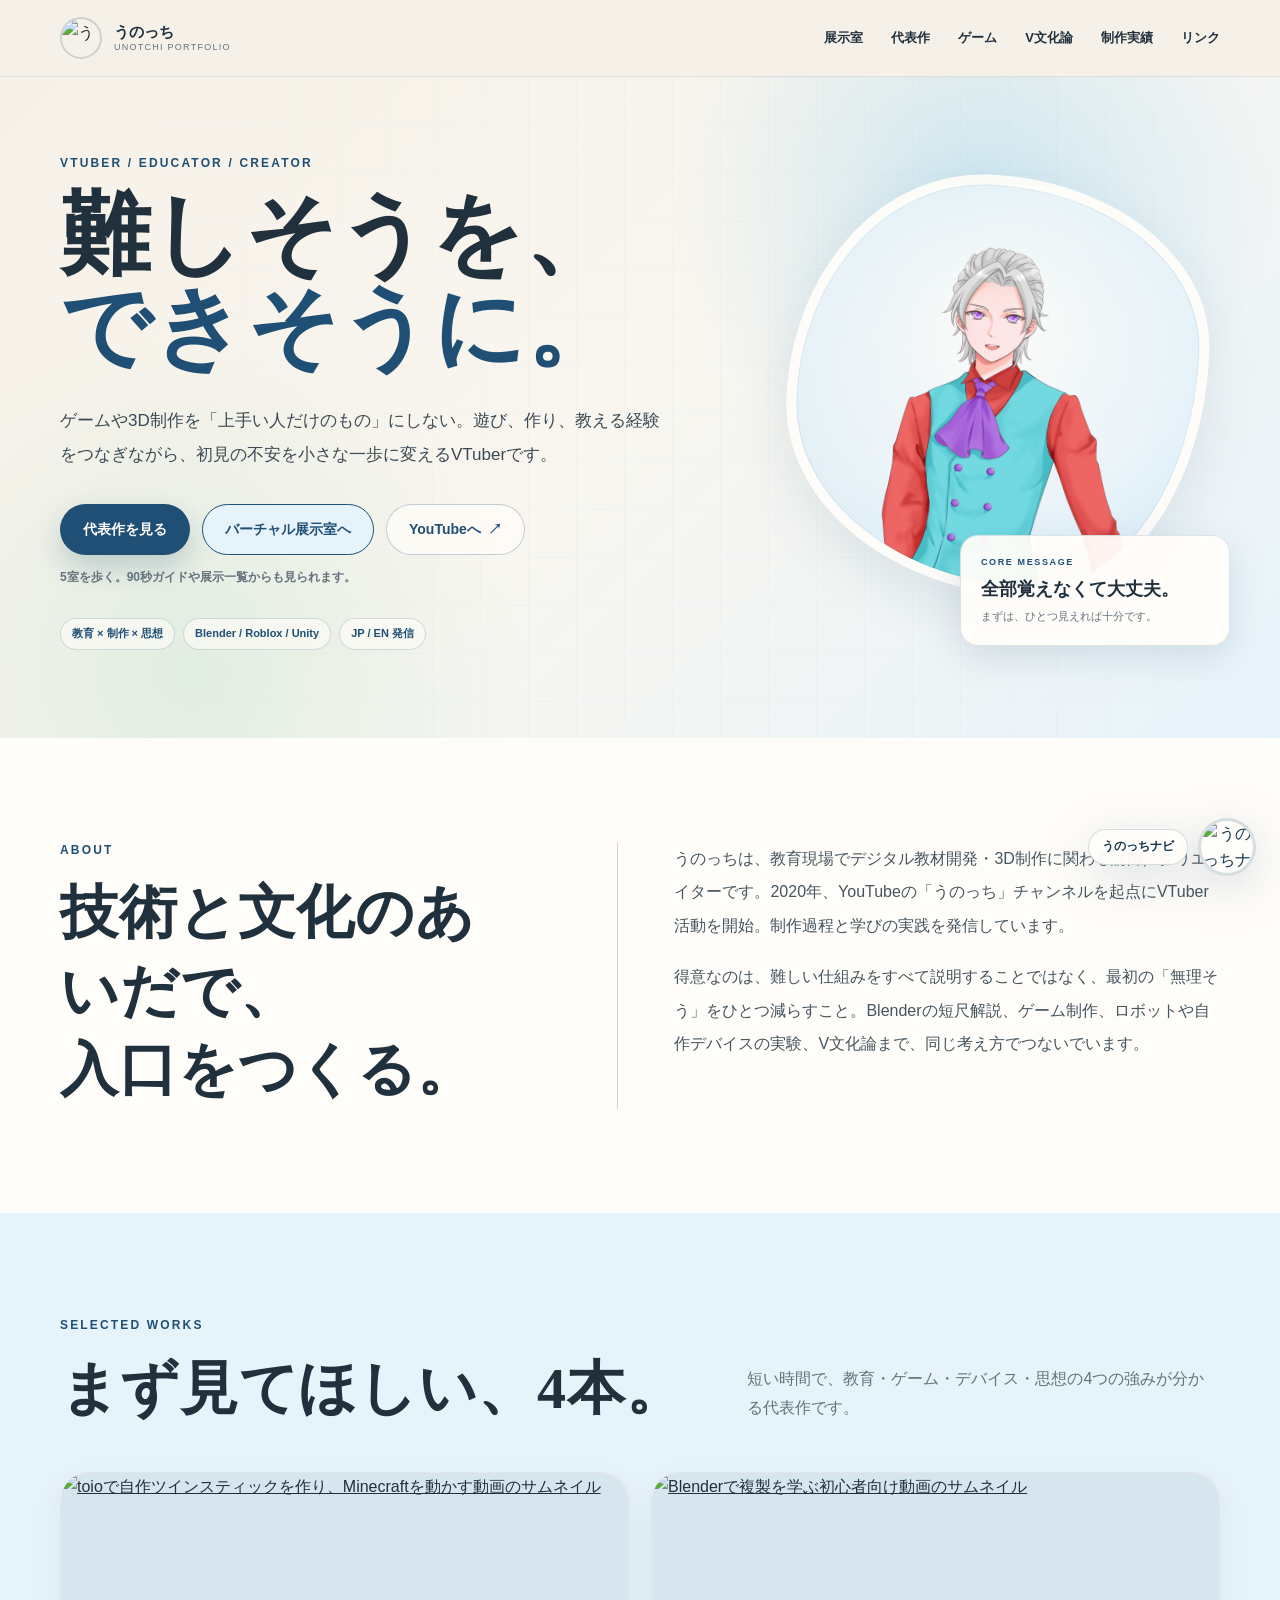
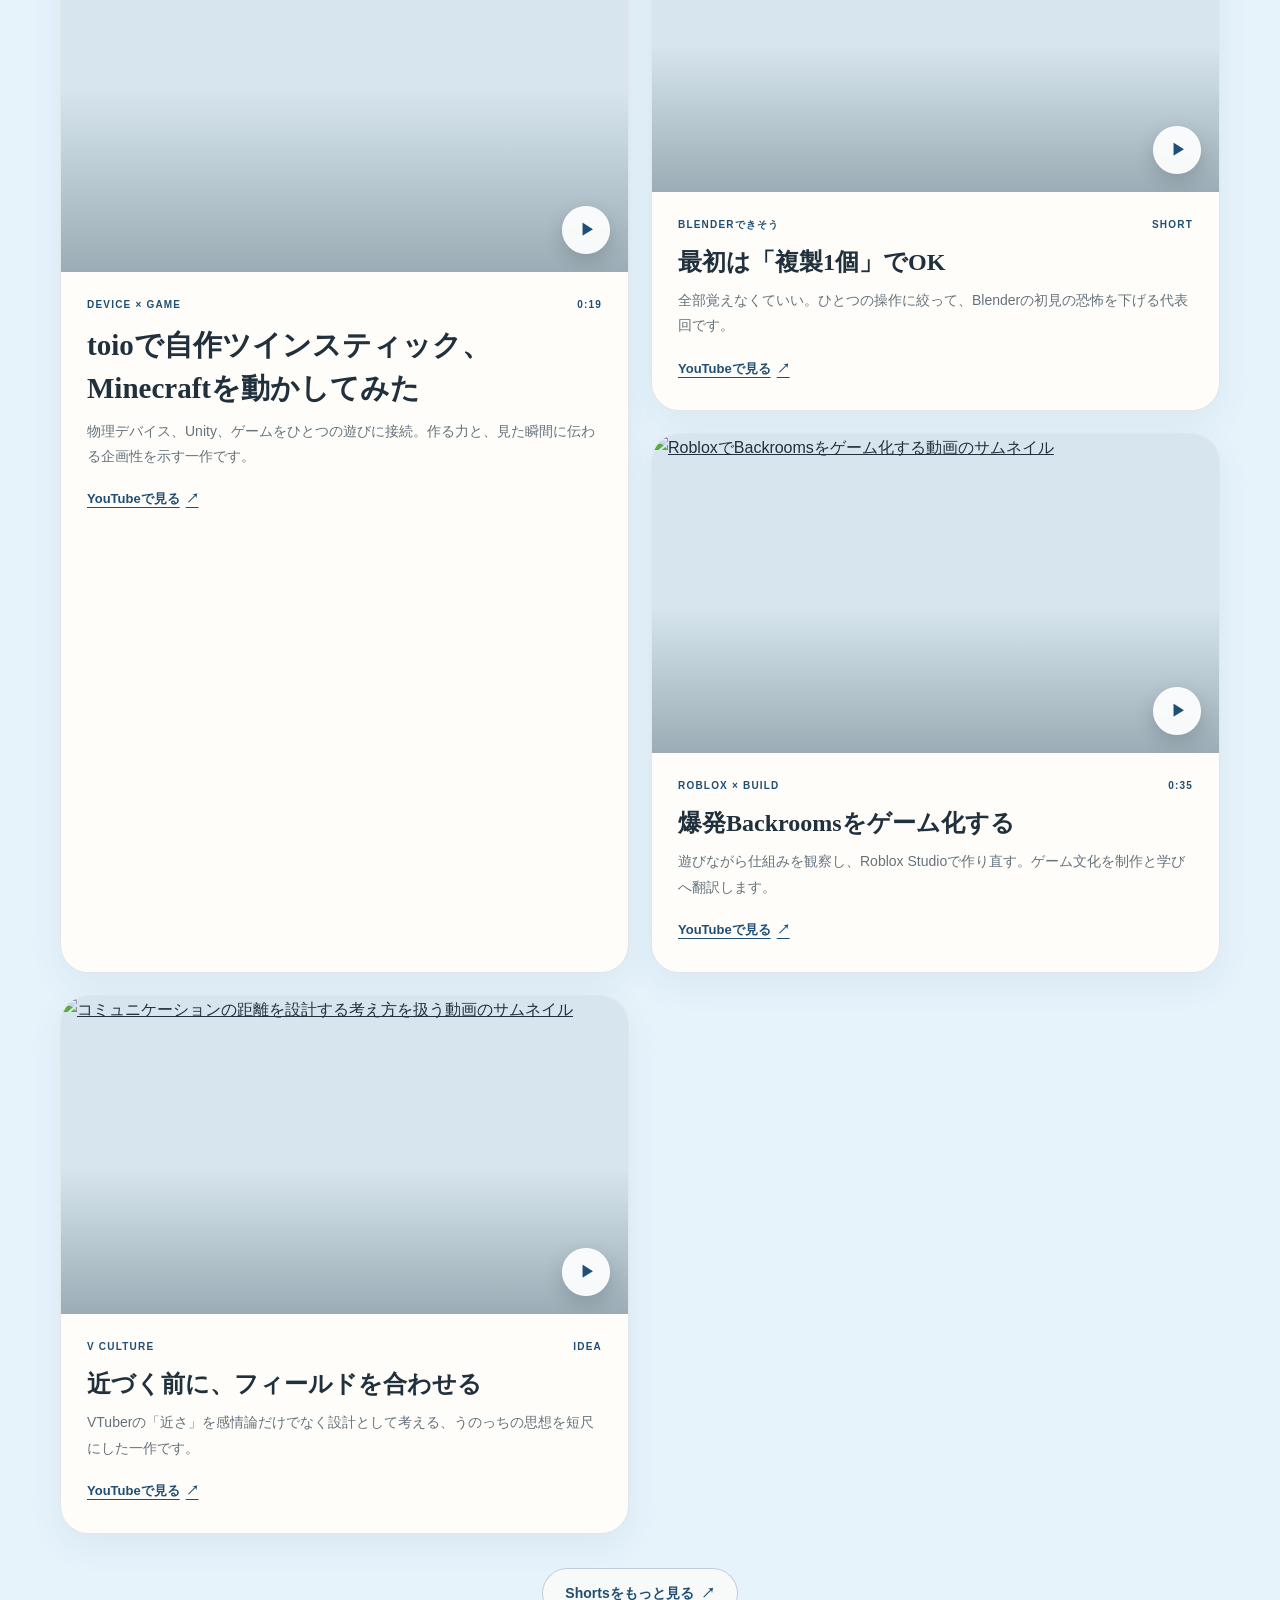
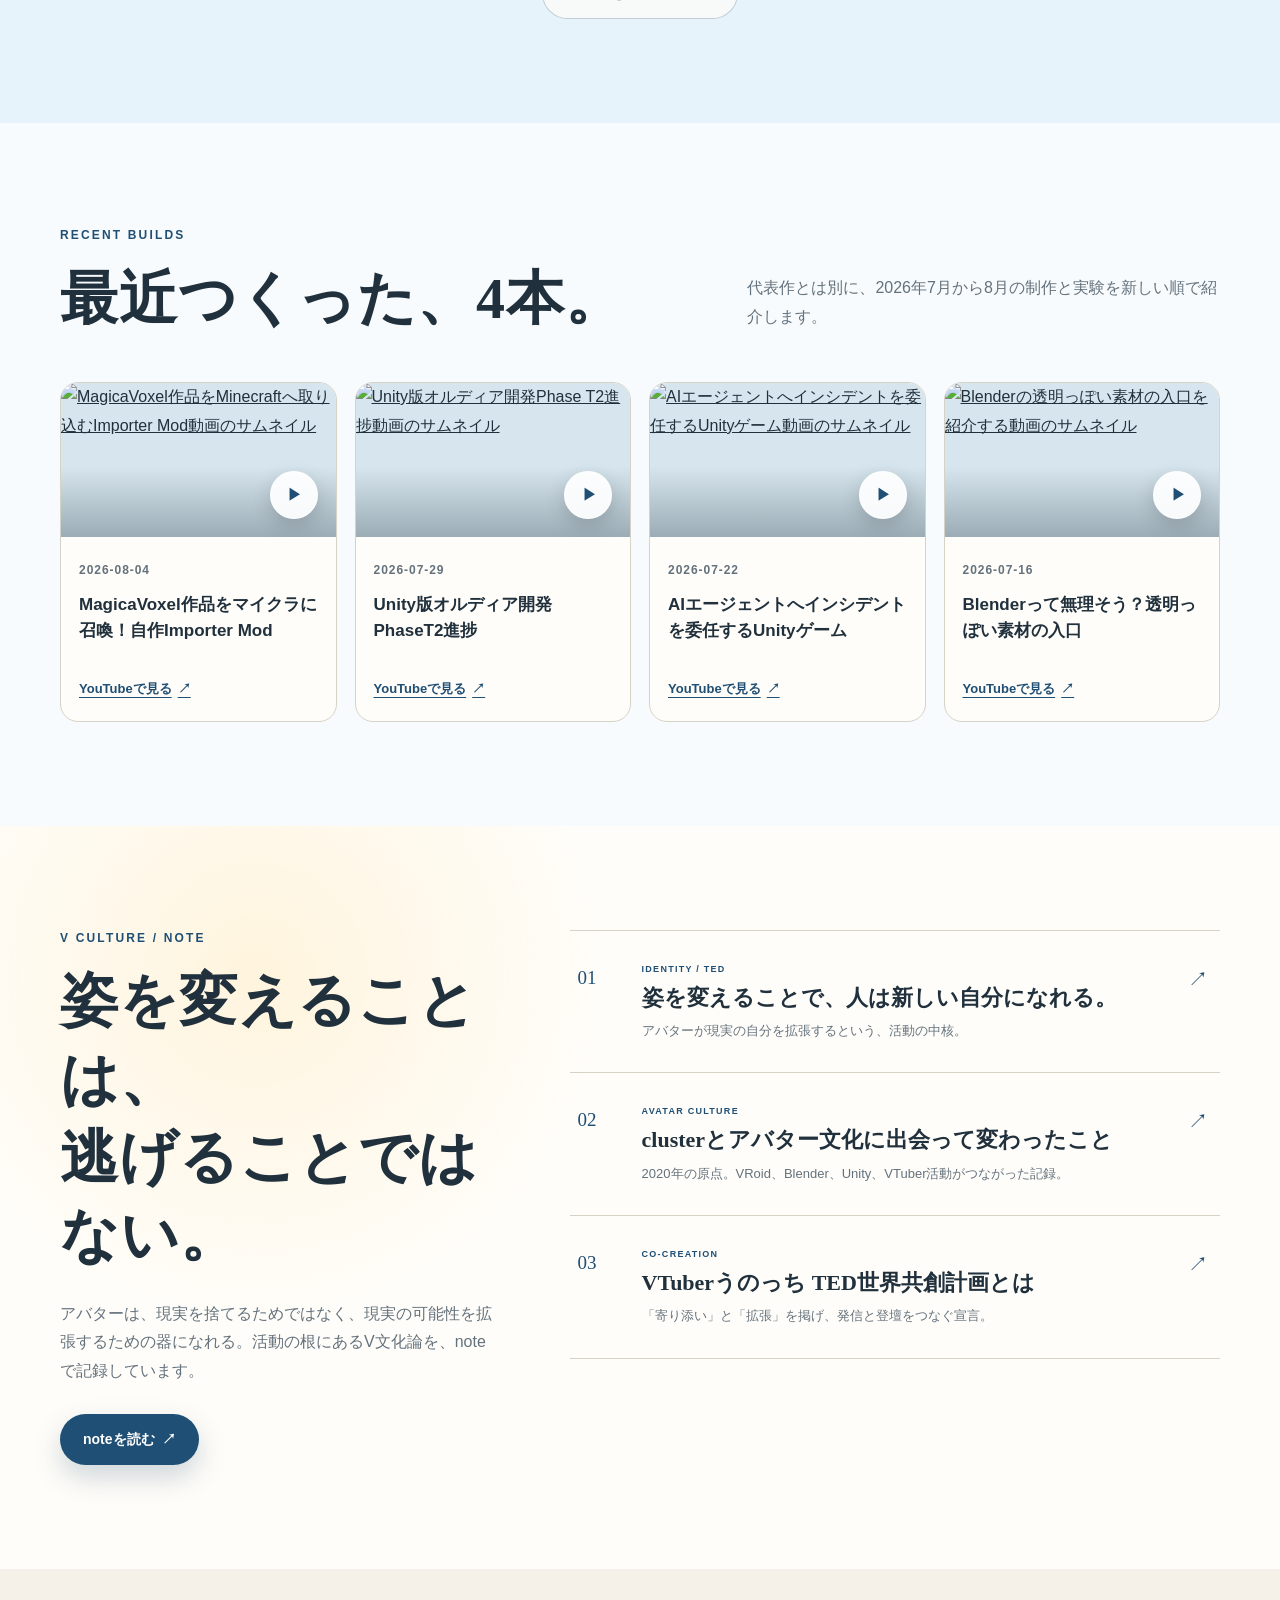
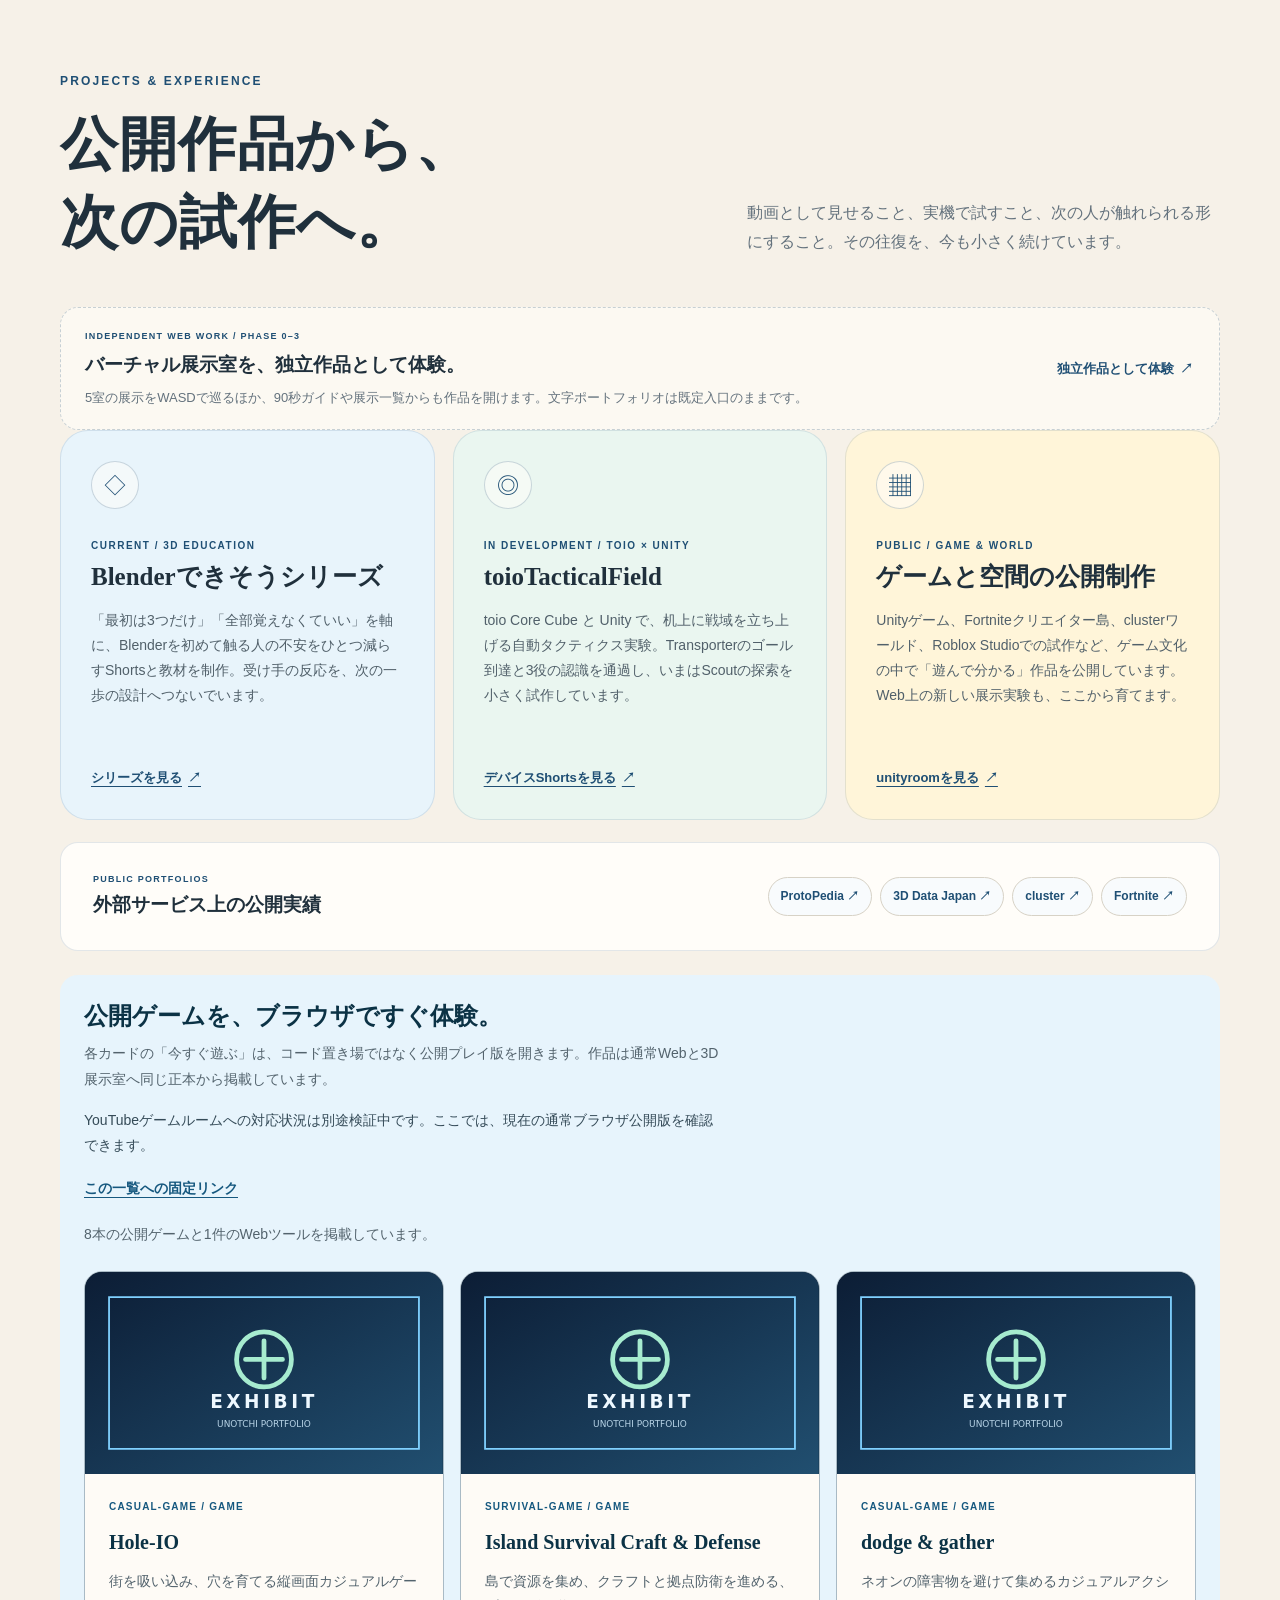
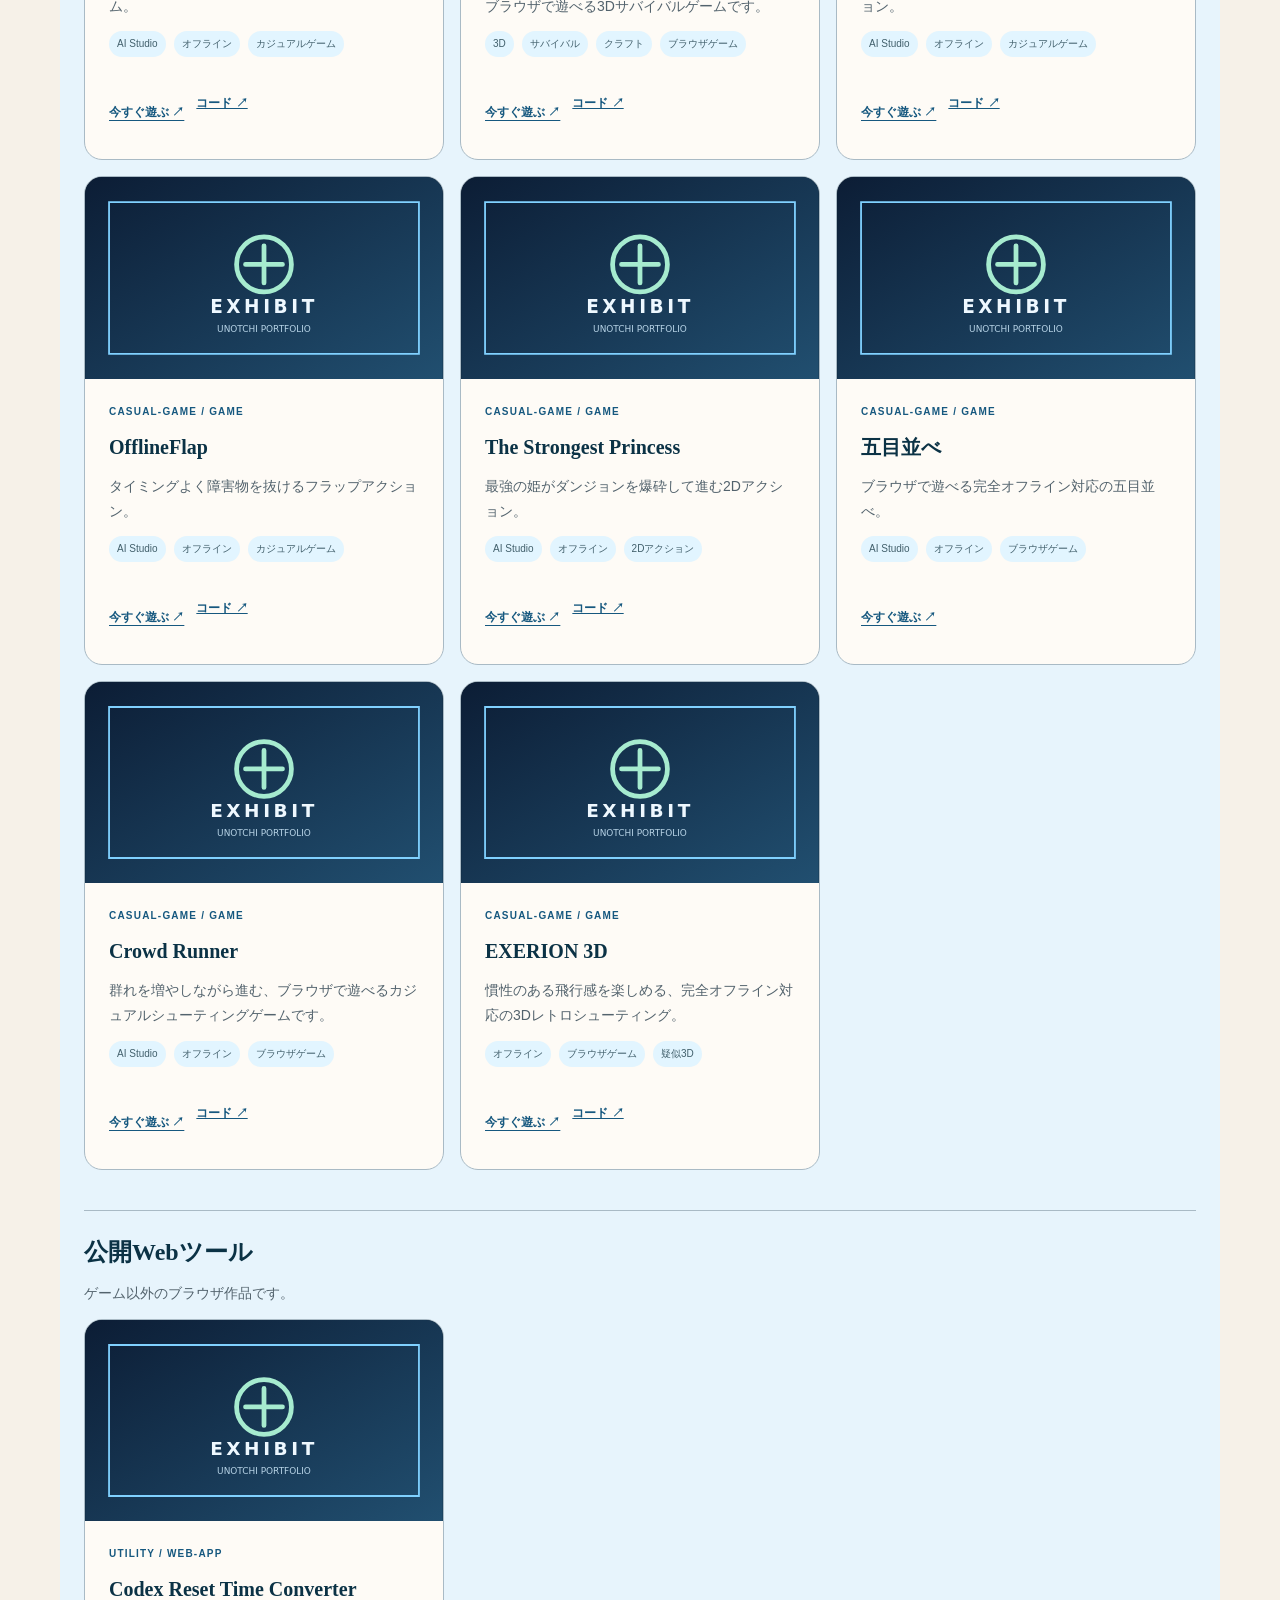
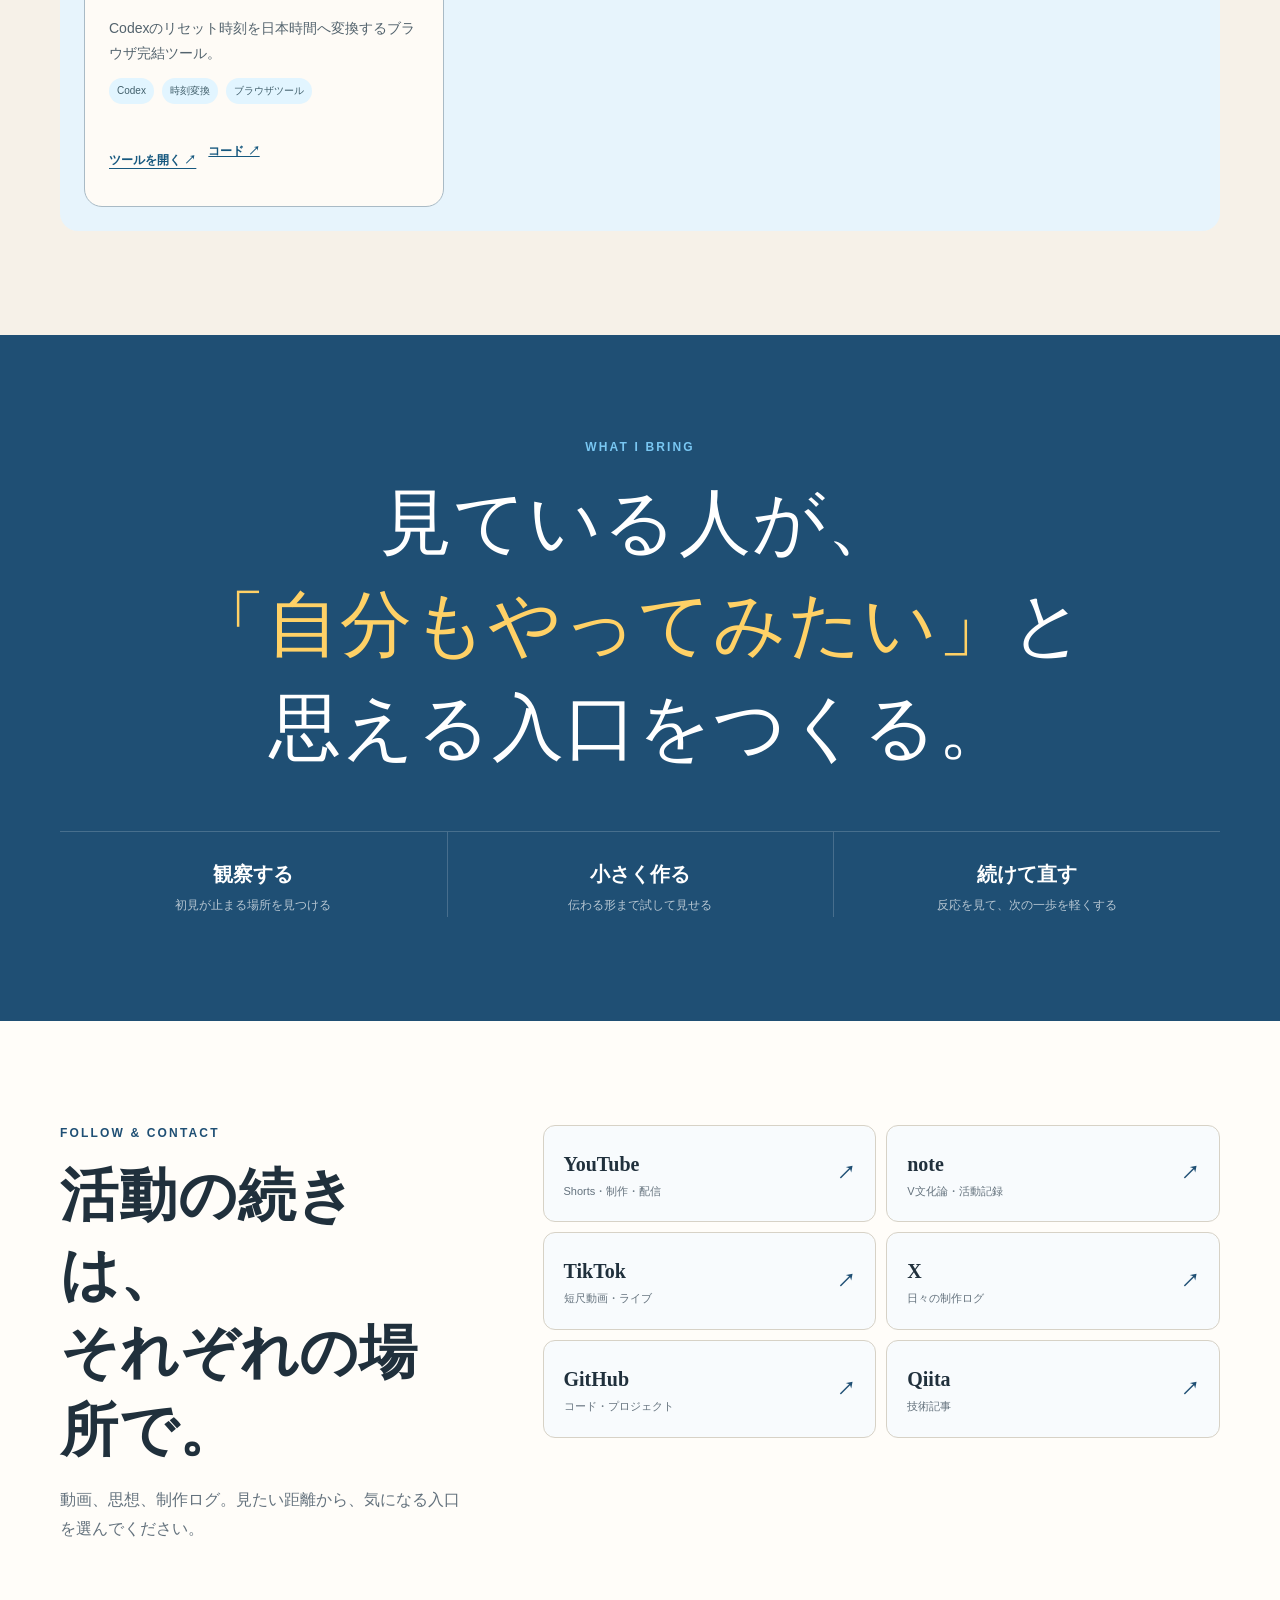
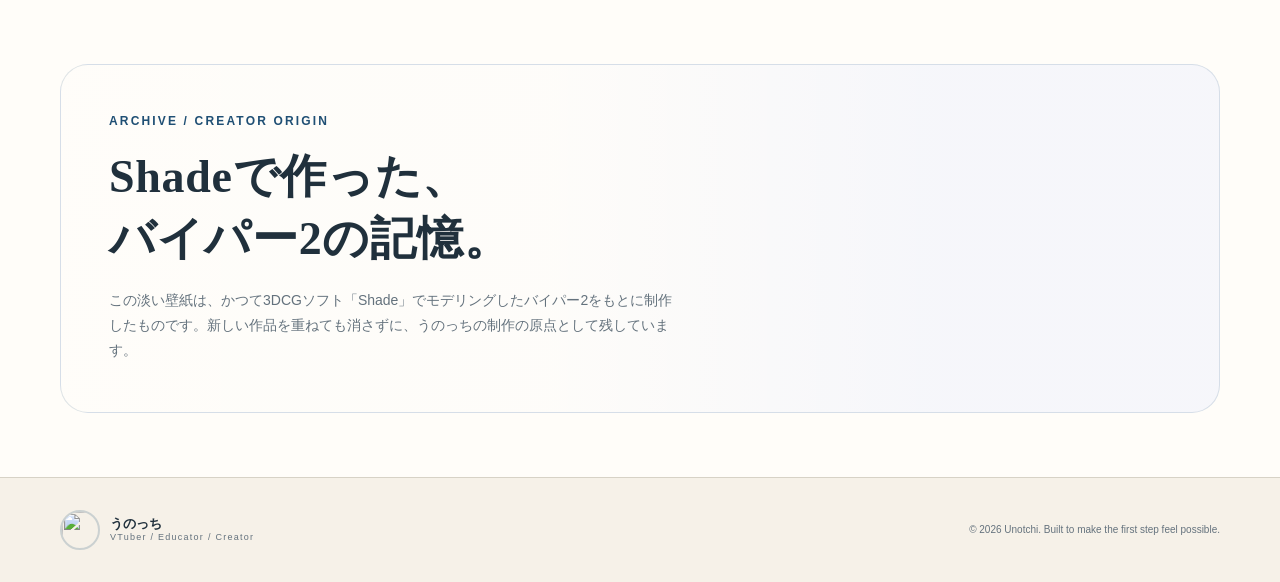
==== commit b5aec870: "feat: publish playable games catalogue" ====
--- a/index.html
+++ b/index.html
@@ -41,6 +41,7 @@
       <nav aria-label="メインナビゲーション">
         <a href="lab/virtual-world/">展示室</a>
         <a href="#works">代表作</a>
+        <a href="#playable-games">ゲーム</a>
         <a href="#culture">V文化論</a>
         <a href="#projects">制作実績</a>
         <a href="#links">リンク</a>
@@ -280,11 +281,12 @@
           </div>
         </div>
 
-        <div class="ai-games-band" aria-labelledby="exhibit-catalog-title">
-          <div>
-            <small>WEB APPS / GAMES</small>
-            <strong id="exhibit-catalog-title">登録作品カタログ</strong>
-            <p>各作品は <code>exhibits/*.json</code> を正本として、通常Webと3D展示室の両方へ反映しています。</p>
+        <div class="ai-games-band" id="playable-games" aria-labelledby="exhibit-catalog-title">
+          <div class="exhibit-catalog-intro">
+            <h3 id="exhibit-catalog-title">公開ゲームを、ブラウザですぐ体験。</h3>
+            <p>各カードの「今すぐ遊ぶ」は、コード置き場ではなく公開プレイ版を開きます。作品は通常Webと3D展示室へ同じ正本から掲載しています。</p>
+            <p class="exhibit-application-note">YouTubeゲームルームへの対応状況は別途検証中です。ここでは、現在の通常ブラウザ公開版を確認できます。</p>
+            <a class="exhibit-anchor-link" href="#playable-games" aria-label="公開ゲーム一覧の固定リンク">この一覧への固定リンク</a>
             <p id="exhibit-catalog-status" class="exhibit-catalog-status" role="status">作品情報を読み込んでいます。</p>
           </div>
           <div class="exhibit-catalog" id="exhibit-catalog" aria-live="polite"></div>
--- a/styles.css
+++ b/styles.css
@@ -1,5 +1,7 @@
-/* Hallmark · genre: editorial · tone: calm educational · anchor: navy/sky · macrostructure: existing split hero · enrichment: preserved · nav: existing · footer: existing */
-/* Hallmark · pre-emit critique: P5 H5 E5 S5 R5 V4 · slop: pass for this scoped CTA change */
+/* Hallmark · genre: playful-editorial · tone: calm educational · anchor: navy/sky · macrostructure: existing split hero + scoped catalogue · enrichment: preserved · nav: existing · footer: existing */
+/* Hallmark · pre-emit critique: P5 H5 E5 S5 R5 V4 · contrast: pass (40–41) · responsive: pass (34, 49–57) · slop: pass for scoped catalogue */
+
+@import url("tokens.css");
 
 :root {
   --warm: #f6f1e8;
@@ -25,10 +27,11 @@
 
 * { box-sizing: border-box; }
 
-html { scroll-behavior: smooth; }
+html { overflow-x: clip; scroll-behavior: smooth; scroll-padding-top: 96px; }
 
 body {
   margin: 0;
+  overflow-x: clip;
   color: var(--text);
   background: var(--warm);
   font-family: var(--sans);
@@ -559,26 +562,50 @@
   display: grid;
   grid-template-columns: 1fr;
   align-items: start;
-  gap: 28px;
-  margin-top: 22px;
-  padding: 26px 30px;
-  border: 1px solid rgba(31, 79, 116, 0.13);
-  border-radius: var(--radius-md);
-  background: rgba(231, 243, 251, 0.62);
-}
-
-.ai-games-band > div:first-child { display: grid; gap: 4px; }
-.ai-games-band small { color: var(--navy); font-size: 9px; font-weight: 800; letter-spacing: 0.14em; }
-.ai-games-band strong { font-family: var(--serif); font-size: 19px; }
-.ai-games-band p { margin: 0; color: var(--muted); font-size: 13px; }
-.ai-games-band code { font: inherit; color: var(--navy); }
-
-.exhibit-catalog-status { padding-top: 4px; }
-
-.exhibit-catalog {
+  gap: var(--space-game-lg);
+  margin-top: var(--space-game-lg);
+  padding: var(--space-game-lg);
+  border: 0;
+  border-radius: var(--radius-game-lg);
+  background: var(--color-game-paper-2);
+  scroll-margin-top: var(--space-game-2xl);
+}
+
+.exhibit-catalog-intro { display: grid; gap: var(--space-game-xs); max-width: 72ch; }
+.ai-games-band h3 { min-width: 0; margin: 0; color: var(--color-game-ink); font-family: var(--font-game-display); font-size: var(--text-game-heading); font-style: normal; line-height: 1.45; overflow-wrap: anywhere; }
+.ai-games-band p { margin: 0; color: var(--color-game-muted); font-family: var(--font-game-body); font-size: var(--text-game-body); }
+.ai-games-band .exhibit-application-note { margin-top: var(--space-game-xs); color: var(--color-game-ink-soft); }
+.exhibit-anchor-link {
+  width: fit-content;
+  min-height: 44px;
+  display: inline-flex;
+  align-items: center;
+  color: var(--color-game-accent);
+  font-family: var(--font-game-body);
+  font-size: var(--text-game-body);
+  font-weight: 800;
+  text-underline-offset: 4px;
+  white-space: nowrap;
+}
+.exhibit-anchor-link:focus-visible,
+.exhibit-card-links a:focus-visible,
+.exhibit-card-thumb:focus-visible {
+  outline: 3px solid var(--color-game-focus);
+  outline-offset: 3px;
+}
+.exhibit-anchor-link:active,
+.exhibit-card-links a:active { transform: translateY(1px); }
+.exhibit-anchor-link[aria-disabled="true"],
+.exhibit-card-links a[aria-disabled="true"] { opacity: 0.5; cursor: not-allowed; pointer-events: none; }
+
+.exhibit-catalog-status { padding-top: var(--space-game-2xs); }
+
+.exhibit-catalog { display: grid; gap: var(--space-game-xl); }
+
+.exhibit-grid {
   display: grid;
   grid-template-columns: repeat(3, minmax(0, 1fr));
-  gap: 14px;
+  gap: var(--space-game-md);
 }
 
 .exhibit-card {
@@ -586,25 +613,40 @@
   overflow: hidden;
   display: flex;
   flex-direction: column;
-  border: 1px solid rgba(31, 79, 116, 0.15);
-  border-radius: 18px;
-  background: var(--surface);
-}
-
-.exhibit-card-featured { border-color: rgba(31, 79, 116, 0.42); box-shadow: 0 12px 30px rgba(31, 79, 116, 0.09); }
-.exhibit-card-thumb { display: block; aspect-ratio: 16 / 9; overflow: hidden; background: #10233c; }
-.exhibit-card-thumb img { width: 100%; height: 100%; object-fit: cover; transition: transform 180ms ease; }
-.exhibit-card-thumb:hover img,
+  border: var(--rule-game) solid var(--color-game-rule);
+  border-radius: var(--radius-game-lg);
+  background: var(--color-game-paper);
+}
+
+.exhibit-card-featured { border-color: var(--color-game-accent); box-shadow: var(--shadow-game-card); }
+.exhibit-card-thumb { display: block; aspect-ratio: 16 / 9; overflow: hidden; background: var(--color-game-thumb); }
+.exhibit-card-thumb img { width: 100%; height: 100%; object-fit: cover; transition: transform var(--dur-game-short) var(--ease-game-out); }
 .exhibit-card-thumb:focus-visible img { transform: scale(1.025); }
-.exhibit-card-body { flex: 1; display: flex; flex-direction: column; gap: 10px; padding: 18px; }
-.exhibit-card-body > p { margin: 0; color: var(--muted); font-size: 13px; }
-.exhibit-card-body .exhibit-card-meta { color: var(--navy); font-size: 9px; font-weight: 800; letter-spacing: 0.12em; }
-.exhibit-card h3 { margin: 0; font-family: var(--serif); font-size: 20px; line-height: 1.45; }
-.exhibit-tags { display: flex; flex-wrap: wrap; gap: 6px; margin: 0; padding: 0; list-style: none; }
-.exhibit-tags li { padding: 4px 8px; border-radius: 999px; background: #edf5f9; color: #466474; font-size: 10px; }
-.exhibit-card-links { display: flex; flex-wrap: wrap; align-items: center; gap: 12px; margin-top: auto; padding-top: 4px; }
-.exhibit-card-links a { color: var(--navy); font-size: 12px; font-weight: 800; }
+.exhibit-card-body { flex: 1; display: flex; flex-direction: column; gap: var(--space-game-sm); padding: var(--space-game-lg); }
+.exhibit-card-body > p { margin: 0; color: var(--color-game-muted); font-size: var(--text-game-body); }
+.exhibit-card-body .exhibit-card-meta { color: var(--color-game-accent); font-size: var(--text-game-label); font-weight: 800; letter-spacing: 0.12em; }
+.exhibit-card h4 { min-width: 0; margin: 0; color: var(--color-game-ink); font-family: var(--font-game-display); font-size: var(--text-game-card-title); font-style: normal; line-height: 1.45; overflow-wrap: anywhere; }
+.exhibit-tags { display: flex; flex-wrap: wrap; gap: var(--space-game-xs); margin: 0; padding: 0; list-style: none; }
+.exhibit-tags li { padding: var(--space-game-2xs) var(--space-game-xs); border-radius: var(--radius-game-pill); background: var(--color-game-tag); color: var(--color-game-tag-ink); font-size: var(--text-game-tag); }
+.exhibit-card-links { display: flex; flex-wrap: wrap; align-items: center; gap: var(--space-game-sm); margin-top: auto; padding-top: var(--space-game-2xs); }
+.exhibit-card-links a { min-height: 44px; display: inline-flex; align-items: center; color: var(--color-game-accent); font-size: var(--text-game-link); font-weight: 800; white-space: nowrap; }
 .exhibit-catalog-noscript { grid-column: 1 / -1; }
+
+.exhibit-tools { display: grid; gap: var(--space-game-sm); padding-top: var(--space-game-lg); border-top: var(--rule-game) solid var(--color-game-rule); }
+.exhibit-tools > p { max-width: 65ch; }
+.exhibit-tool-grid { grid-template-columns: minmax(0, 1fr); max-width: 360px; }
+
+@media (hover: hover) and (pointer: fine) {
+  .exhibit-card-thumb:hover img { transform: scale(1.025); }
+  .exhibit-anchor-link:hover,
+  .exhibit-card-links a:hover { color: var(--color-game-ink); }
+}
+
+@media (prefers-reduced-motion: reduce) {
+  .exhibit-card-thumb img,
+  .exhibit-card-thumb:hover img,
+  .exhibit-card-thumb:focus-visible img { transform: none; }
+}
 
 .lab-note {
   display: grid;
@@ -1082,12 +1124,12 @@
   .evidence-band { grid-template-columns: 1fr; gap: 18px; }
   .evidence-links { justify-content: flex-start; }
   .ai-games-band { grid-template-columns: 1fr; gap: 18px; }
-  .exhibit-catalog { grid-template-columns: repeat(2, minmax(0, 1fr)); }
+  .exhibit-grid { grid-template-columns: repeat(2, minmax(0, 1fr)); }
   .lab-note { grid-template-columns: 1fr; align-items: start; }
 }
 
 @media (max-width: 700px) {
-  .exhibit-catalog { grid-template-columns: 1fr; }
+  .exhibit-grid { grid-template-columns: minmax(0, 1fr); }
   .recent-grid { grid-template-columns: 1fr; }
   .shell { width: min(100% - 32px, 1160px); }
   .header-inner { min-height: 68px; }
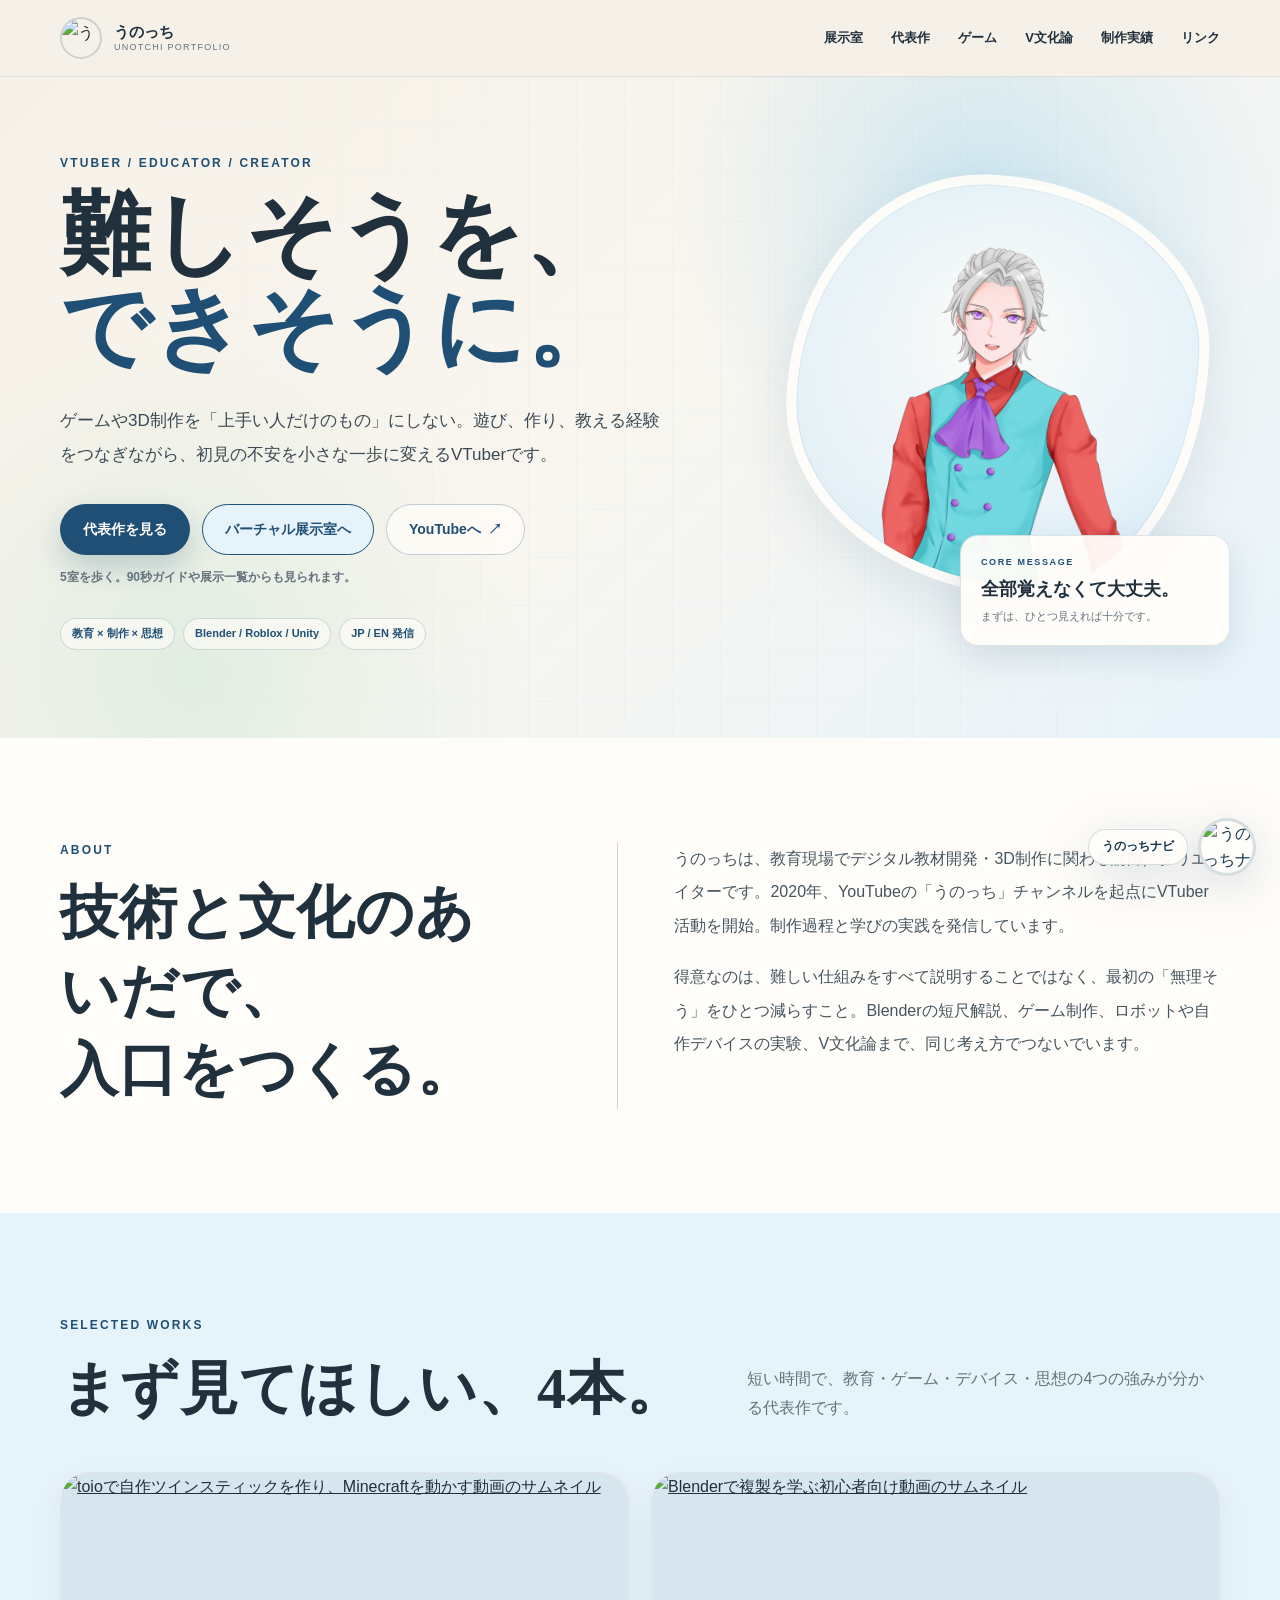
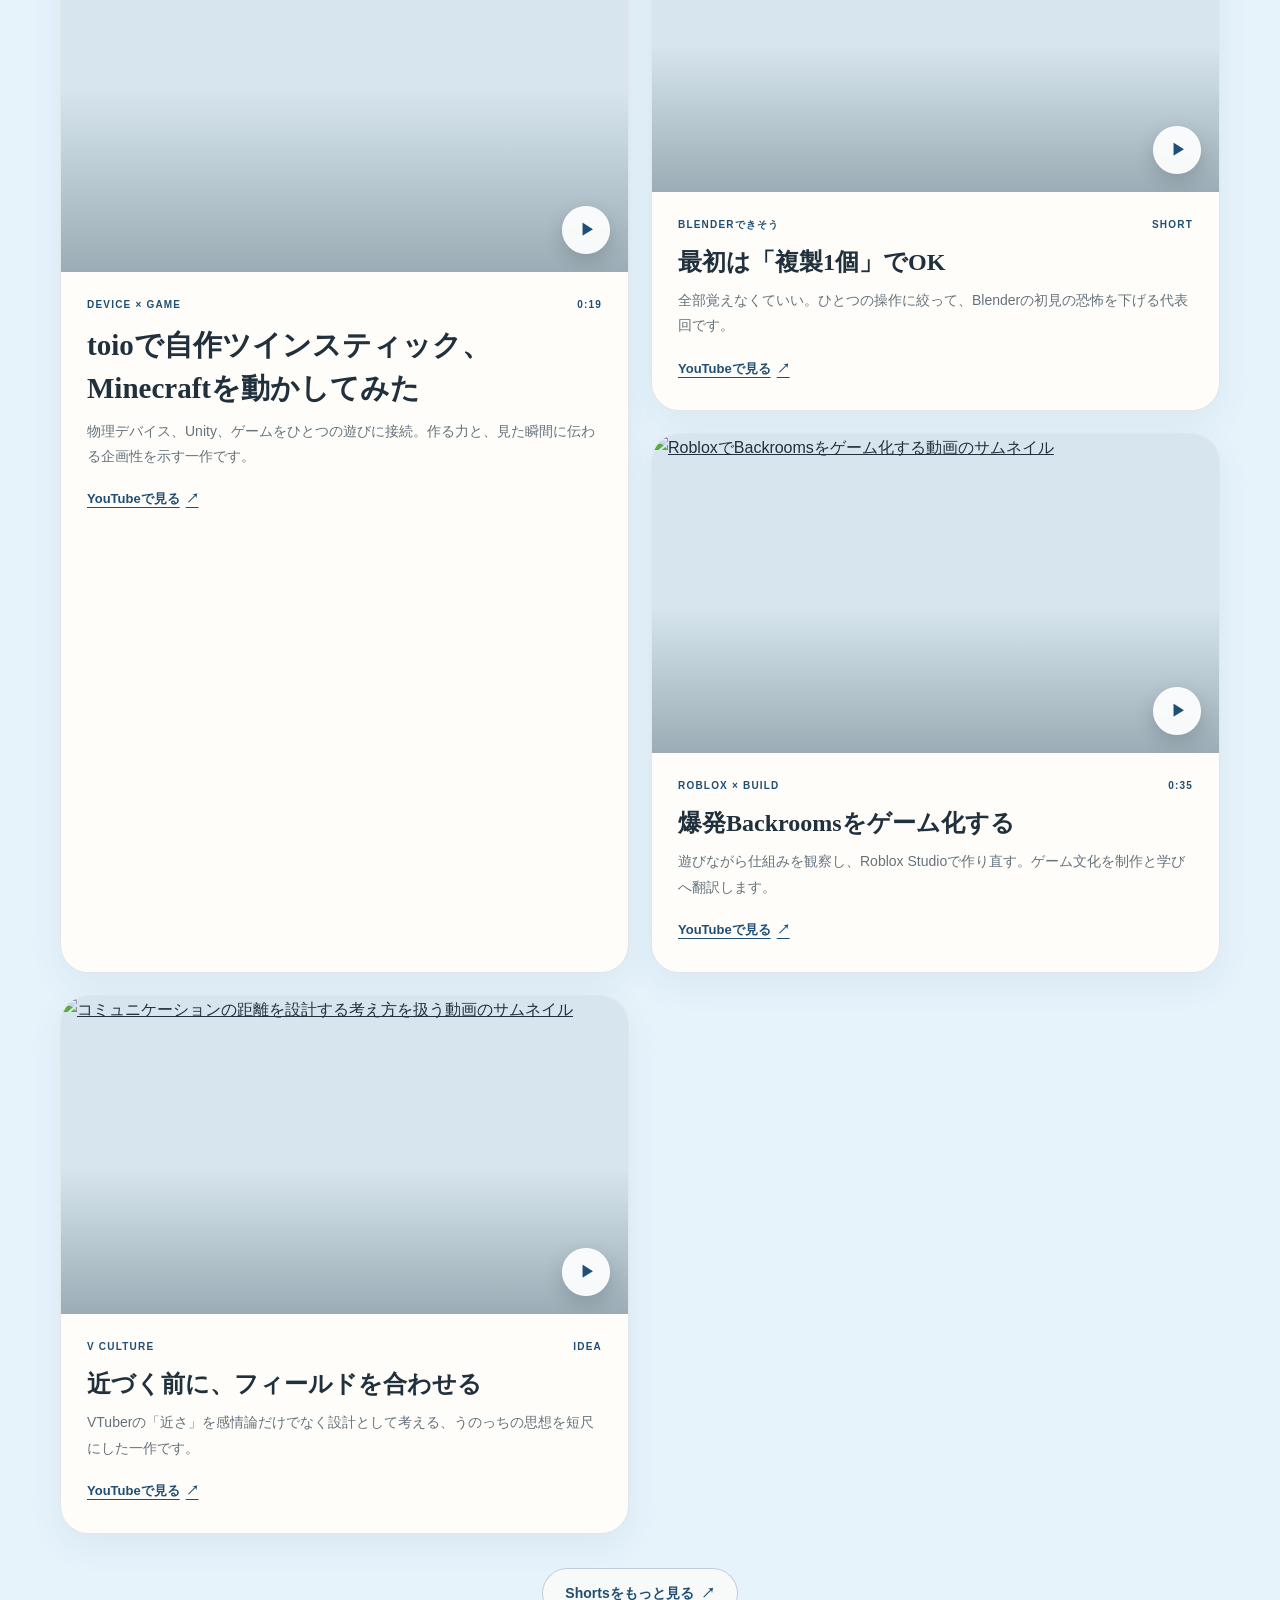
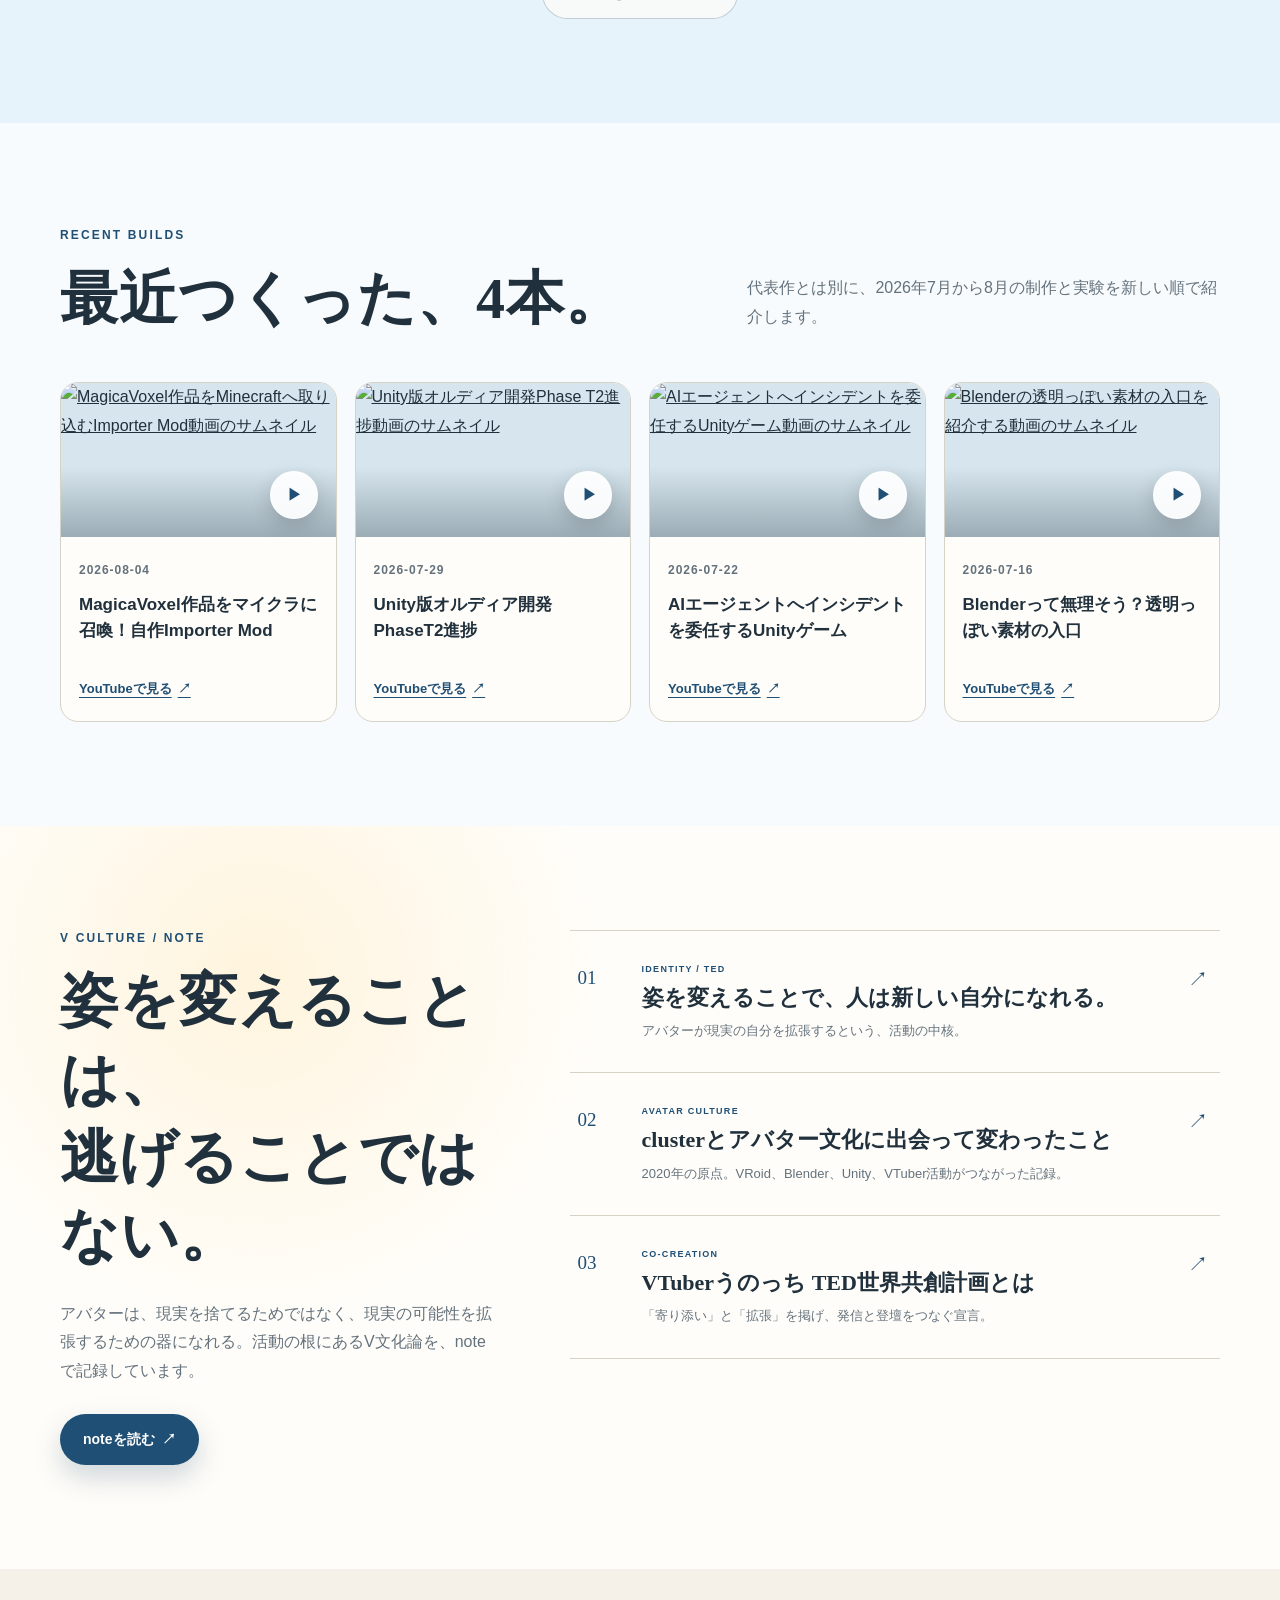
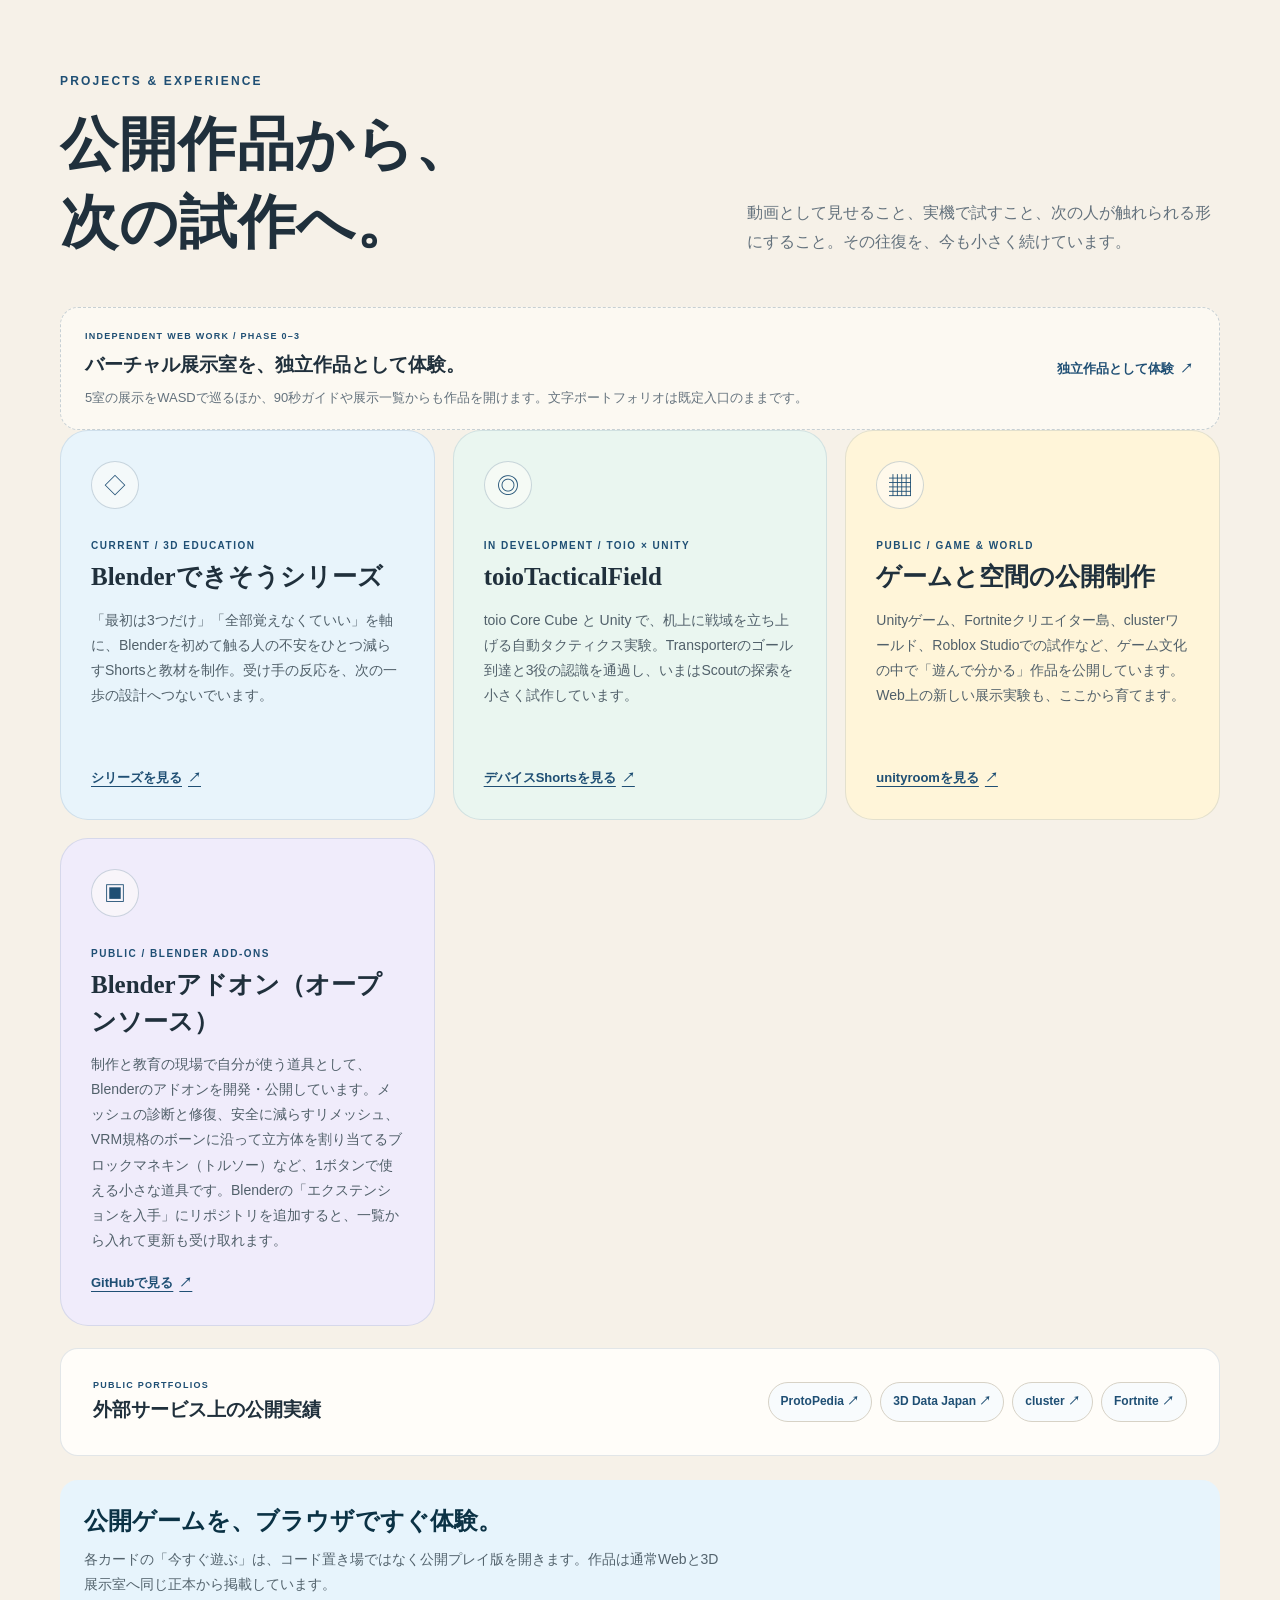
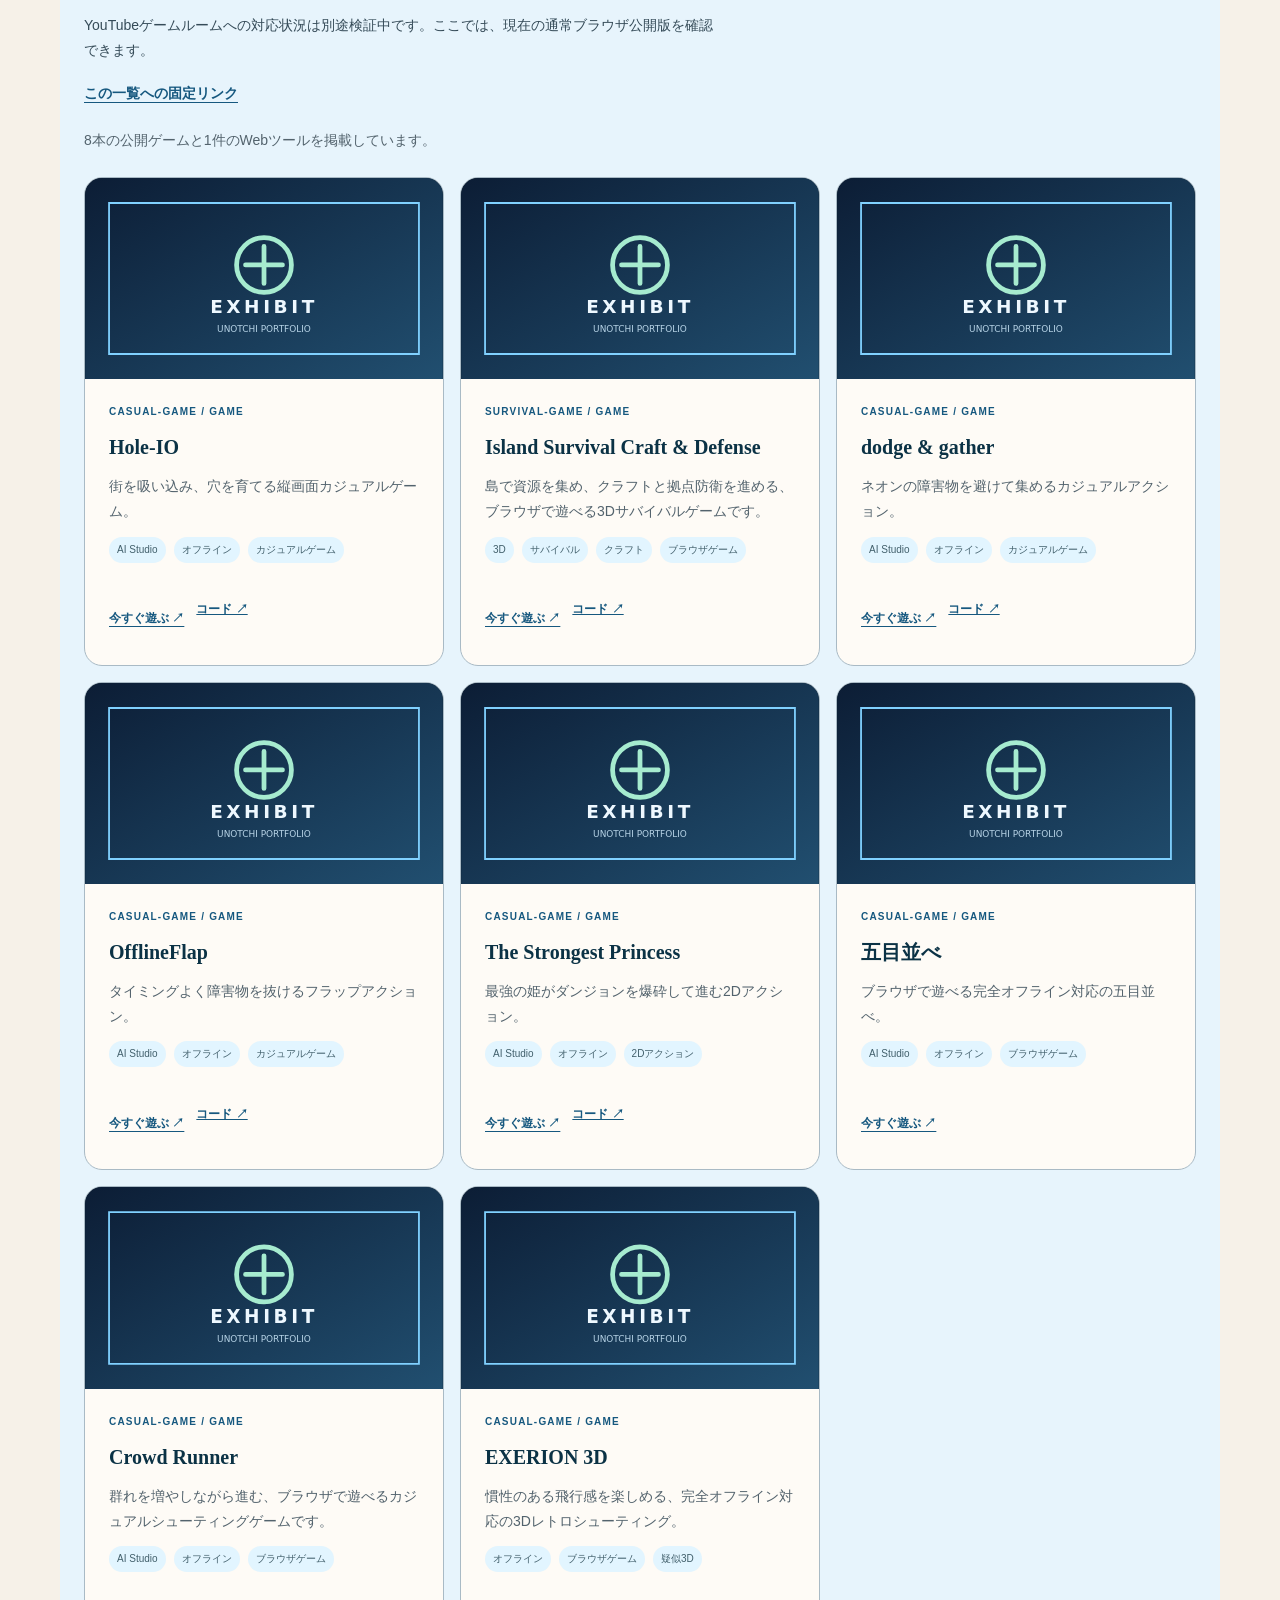
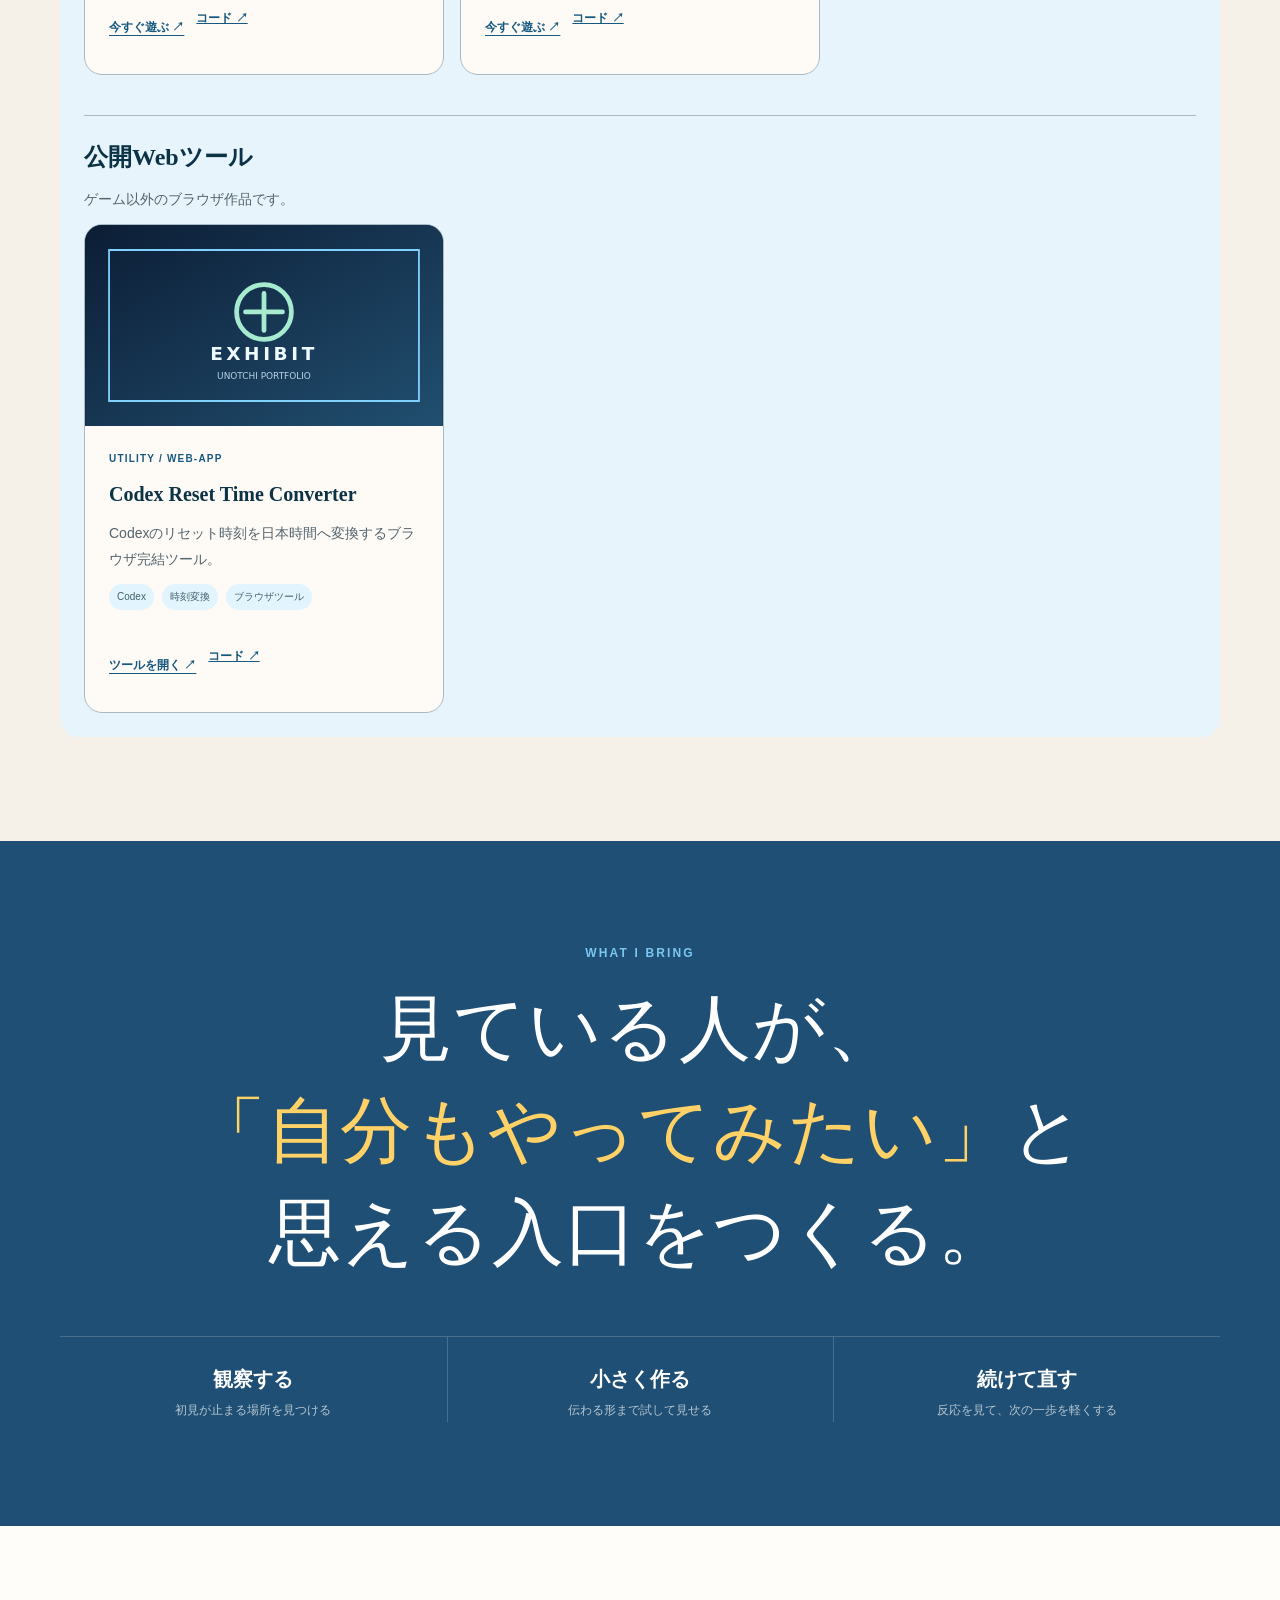
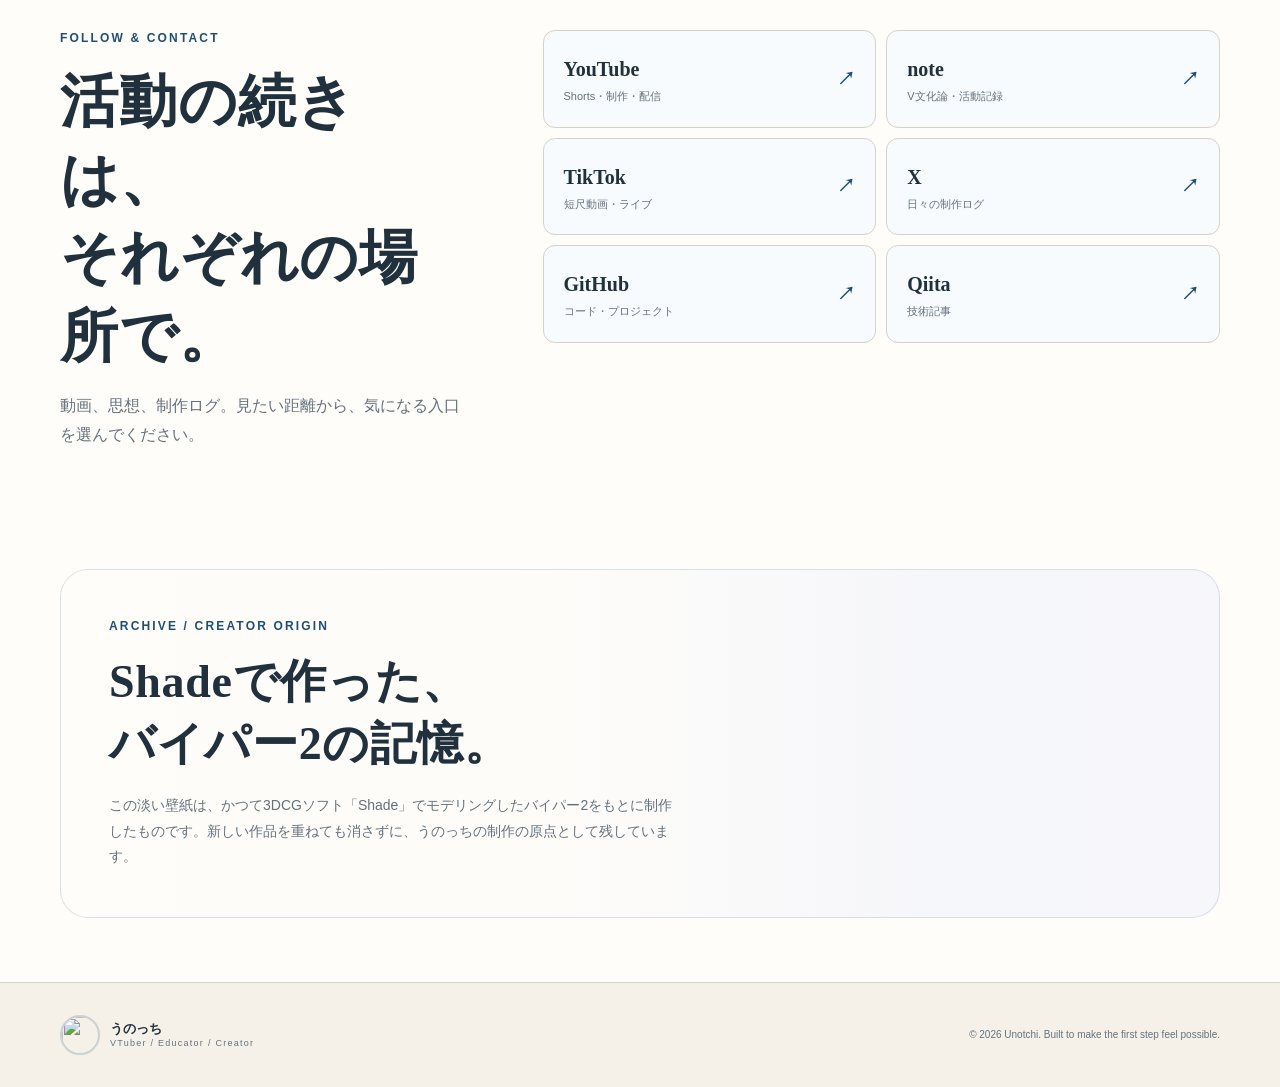
==== commit cfa98169: "feat: add the Blender add-ons project to the portfolio and agent profile - index.html: PROJECTS に「Bl" ====
--- a/index.html
+++ b/index.html
@@ -7,17 +7,17 @@
   <meta name="description" content="VTuber・講師・クリエイター、うのっちの公式ポートフォリオ。Blender、ゲーム制作、toio、V文化論を通じて、難しそうをできそうに変える活動を紹介します。">
   <meta property="og:type" content="website">
   <meta property="og:locale" content="ja_JP">
-  <meta property="og:url" content="https://sanpeita.github.io/">
+  <meta property="og:url" content="https://unotchi.com/">
   <meta property="og:site_name" content="うのっち ポートフォリオ">
   <meta property="og:title" content="うのっち｜難しそうを、できそうに。">
   <meta property="og:description" content="教育 × 制作 × VTuber。初見の不安を、小さな一歩に変える活動と代表作。">
-  <meta property="og:image" content="https://sanpeita.github.io/images/og-portfolio.png">
+  <meta property="og:image" content="https://unotchi.com/images/og-portfolio.png">
   <meta name="twitter:card" content="summary_large_image">
   <meta name="twitter:title" content="うのっち｜難しそうを、できそうに。">
   <meta name="twitter:description" content="教育 × 制作 × VTuber。初見の不安を、小さな一歩に変える活動と代表作。">
-  <meta name="twitter:image" content="https://sanpeita.github.io/images/og-portfolio.png">
+  <meta name="twitter:image" content="https://unotchi.com/images/og-portfolio.png">
   <title>うのっち｜VTuber・講師・クリエイター</title>
-  <link rel="canonical" href="https://sanpeita.github.io/">
+  <link rel="canonical" href="https://unotchi.com/">
   <link rel="icon" href="images/davi.jpeg">
   <link rel="stylesheet" href="styles.css">
   <script src="assets/chatbot/fuse.min.js" defer></script>
@@ -25,6 +25,55 @@
   <script src="assets/chatbot/tour-core.js" defer></script>
   <script src="assets/chatbot/chatbot.js" defer></script>
   <script type="module" src="assets/exhibits/exhibit-catalog.js"></script>
+  <!-- 検索・回答エージェント向けの構造化データ。正本は agent/profile.json（テストで一致を検証） -->
+  <script type="application/ld+json">
+  {
+    "@context": "https://schema.org",
+    "@graph": [
+      {
+        "@type": "Person",
+        "@id": "https://unotchi.com/#person",
+        "name": "うのっち",
+        "alternateName": ["unveri", "sanpeita", "unotchi"],
+        "url": "https://unotchi.com/",
+        "image": "https://unotchi.com/images/unotchi-official-standing.png",
+        "description": "うのっちは、教育現場でデジタル教材開発・3D制作に関わる講師／クリエイターです。2020年、YouTubeの「うのっち」チャンネルを起点にVTuber活動を開始。制作過程と学びの実践を発信しています。",
+        "jobTitle": ["VTuber", "講師", "クリエイター"],
+        "knowsAbout": ["Unity", "Blender", "3DCG", "Roblox", "Minecraft", "toio", "3Dプリント", "デジタル教材開発", "V文化論"],
+        "sameAs": [
+          "https://www.youtube.com/@TheSANPEITA",
+          "https://note.com/sanpeita",
+          "https://www.tiktok.com/@unotchi",
+          "https://x.com/unoksanpt",
+          "https://github.com/sanpeita",
+          "https://qiita.com/sanpeita",
+          "https://unityroom.com/users/bapfjey9s3kr14itud7h",
+          "https://protopedia.net/prototyper/sanpeita",
+          "https://3d-data.skhonpo.com/collections/unotchi_sanpeita",
+          "https://cluster.mu/u/sanpeita",
+          "https://www.fortnite.com/@unotchi/8265-0398-2062?lang=ja"
+        ]
+      },
+      {
+        "@type": "WebSite",
+        "@id": "https://unotchi.com/#website",
+        "url": "https://unotchi.com/",
+        "name": "うのっち ポートフォリオ",
+        "description": "教育 × 制作 × VTuber。難しい技術の「最初の一歩」をつくる、うのっちの公式ポートフォリオです。",
+        "inLanguage": "ja"
+      },
+      {
+        "@type": "ProfilePage",
+        "@id": "https://unotchi.com/#profilepage",
+        "url": "https://unotchi.com/",
+        "name": "うのっち ポートフォリオ",
+        "inLanguage": "ja",
+        "isPartOf": { "@id": "https://unotchi.com/#website" },
+        "mainEntity": { "@id": "https://unotchi.com/#person" }
+      }
+    ]
+  }
+  </script>
 </head>
 <body>
   <a class="skip-link" href="#main">本文へ移動</a>
@@ -265,6 +314,13 @@
             <h3>ゲームと空間の公開制作</h3>
             <p>Unityゲーム、Fortniteクリエイター島、clusterワールド、Roblox Studioでの試作など、ゲーム文化の中で「遊んで分かる」作品を公開しています。Web上の新しい展示実験も、ここから育てます。</p>
             <a class="text-link" href="https://unityroom.com/users/bapfjey9s3kr14itud7h" target="_blank" rel="noopener noreferrer">unityroomを見る <span aria-hidden="true">↗</span></a>
+          </article>
+          <article class="project-card project-card-lavender">
+            <span class="project-icon" aria-hidden="true">▣</span>
+            <p class="project-type">PUBLIC / BLENDER ADD-ONS</p>
+            <h3>Blenderアドオン（オープンソース）</h3>
+            <p>制作と教育の現場で自分が使う道具として、Blenderのアドオンを開発・公開しています。メッシュの診断と修復、安全に減らすリメッシュ、VRM規格のボーンに沿って立方体を割り当てるブロックマネキン（トルソー）など、1ボタンで使える小さな道具です。Blenderの「エクステンションを入手」にリポジトリを追加すると、一覧から入れて更新も受け取れます。</p>
+            <a class="text-link" href="https://github.com/sanpeita/unotchi-blender-addons" target="_blank" rel="noopener noreferrer">GitHubで見る <span aria-hidden="true">↗</span></a>
           </article>
         </div>
 
--- a/styles.css
+++ b/styles.css
@@ -517,6 +517,7 @@
 .project-card-blue { background: #e8f4fb; }
 .project-card-mint { background: #eaf6f0; }
 .project-card-sun { background: #fff5d9; }
+.project-card-lavender { background: #f0ecfb; }
 
 .project-icon {
   width: 48px;
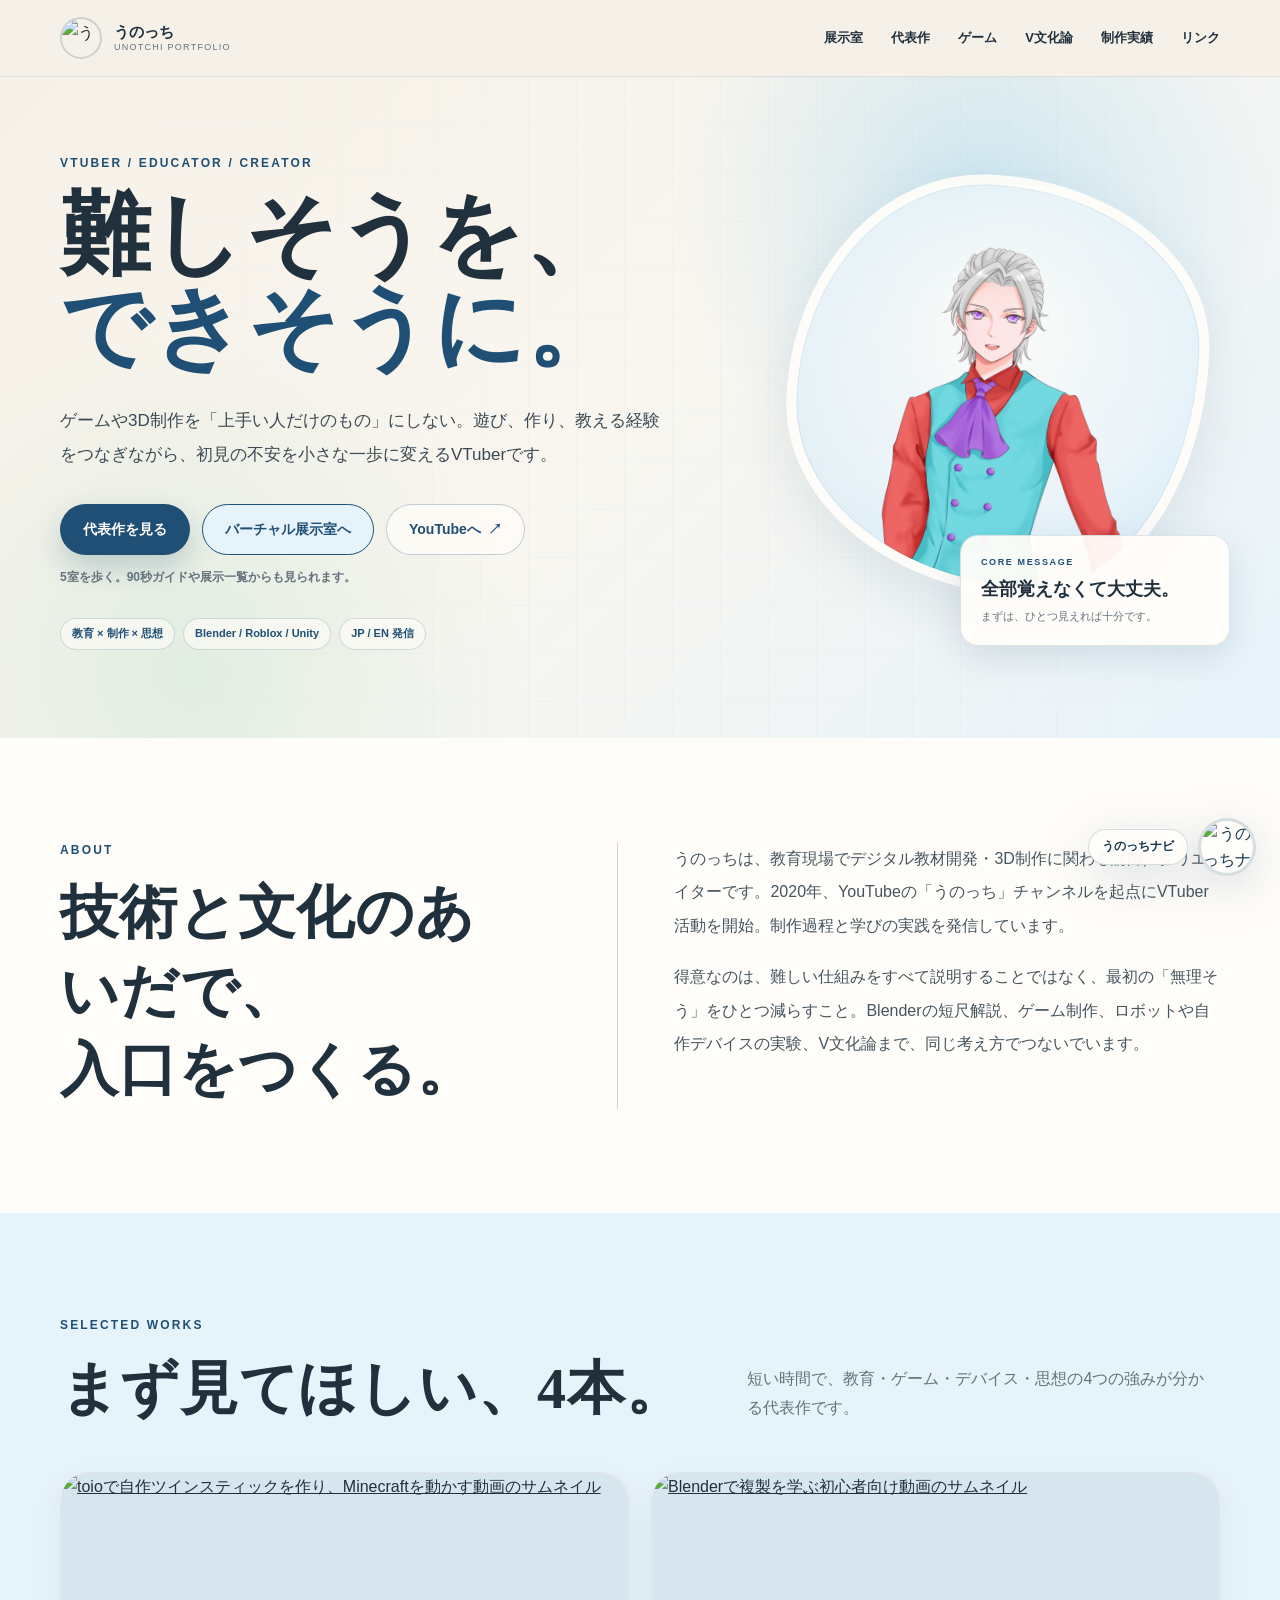
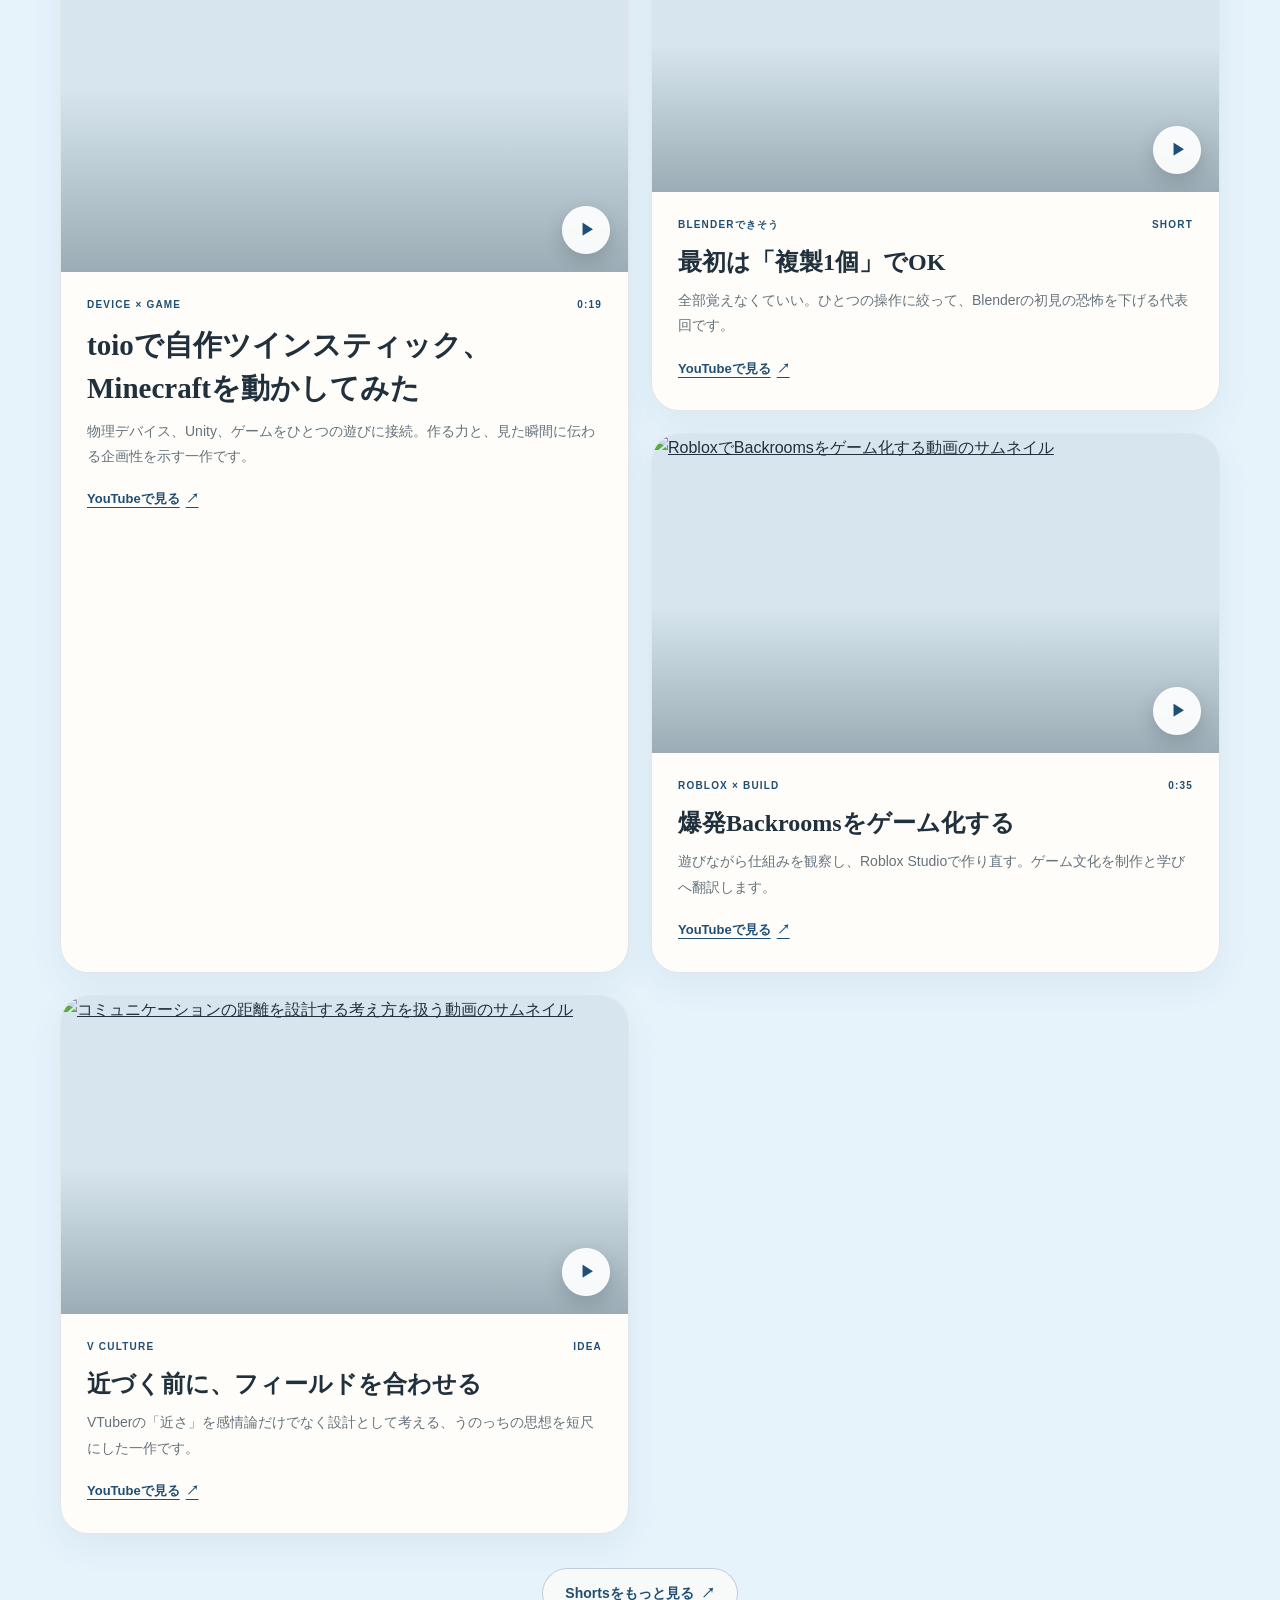
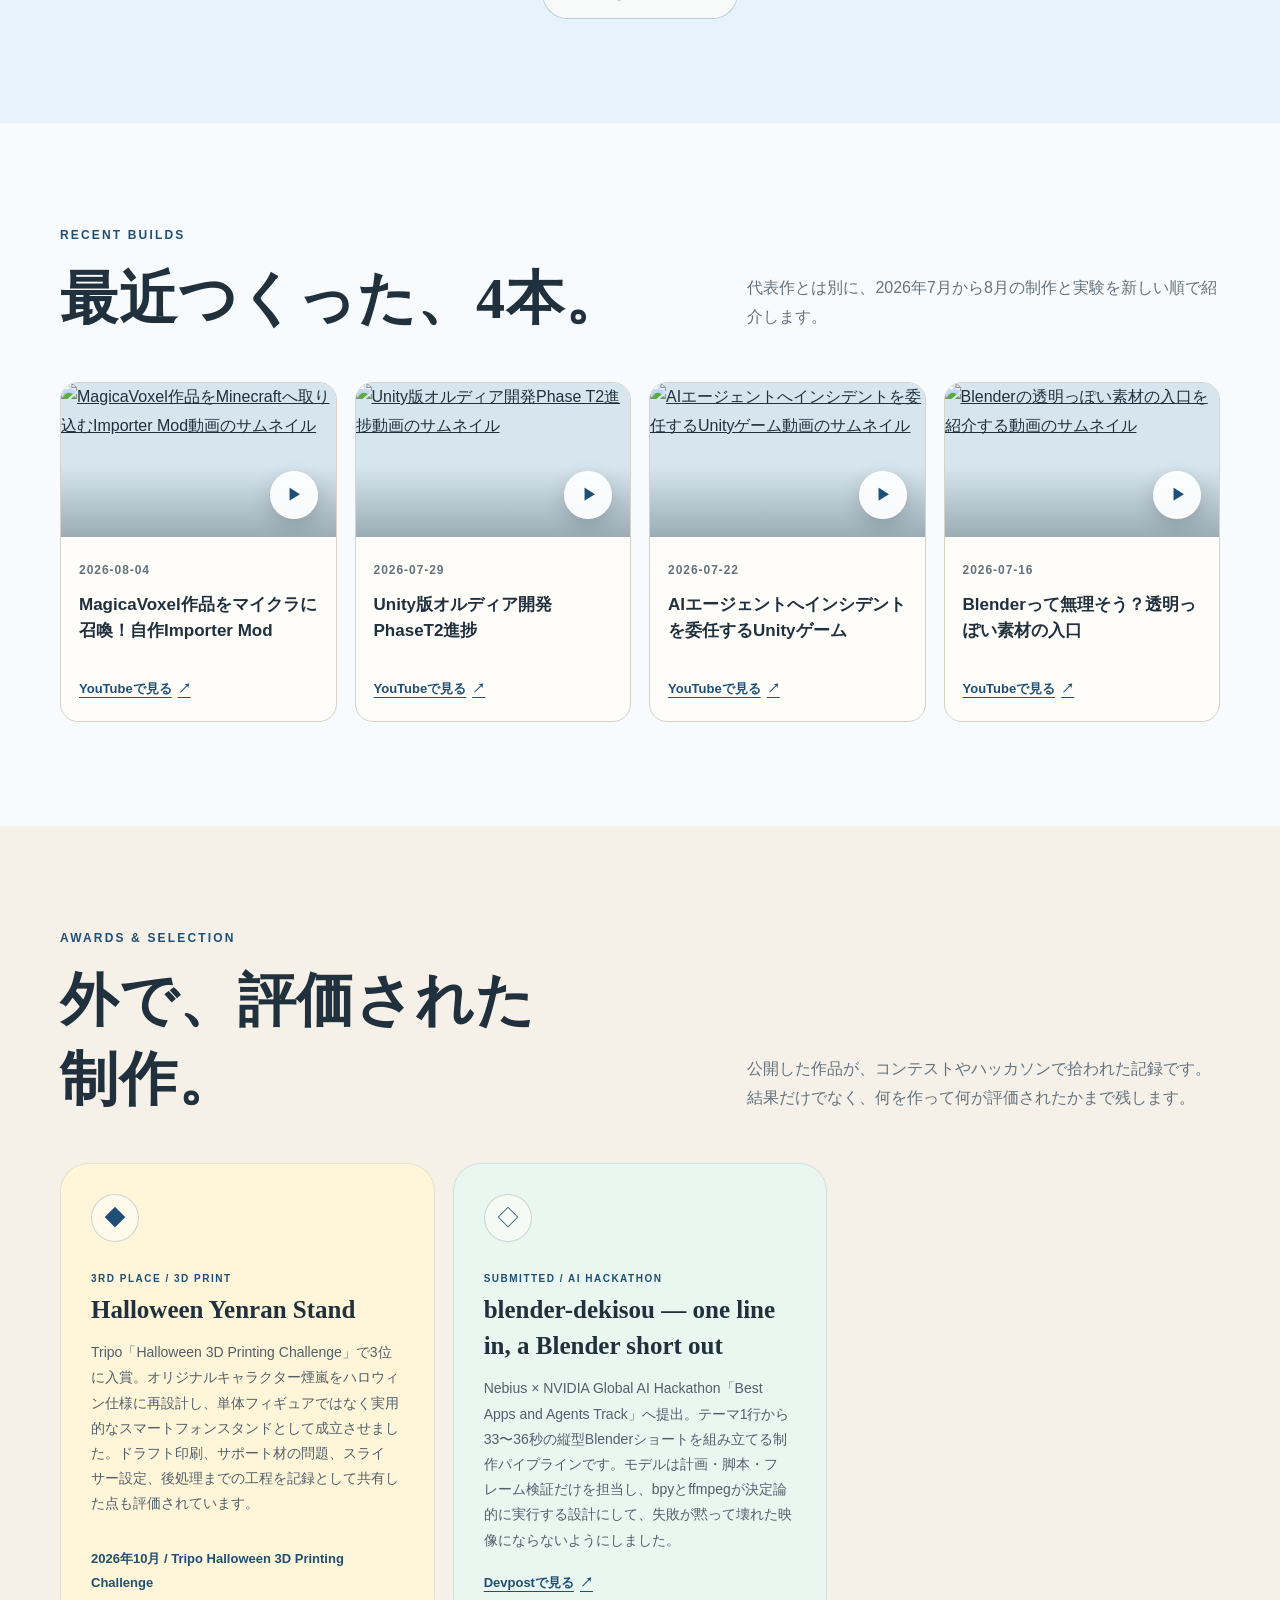
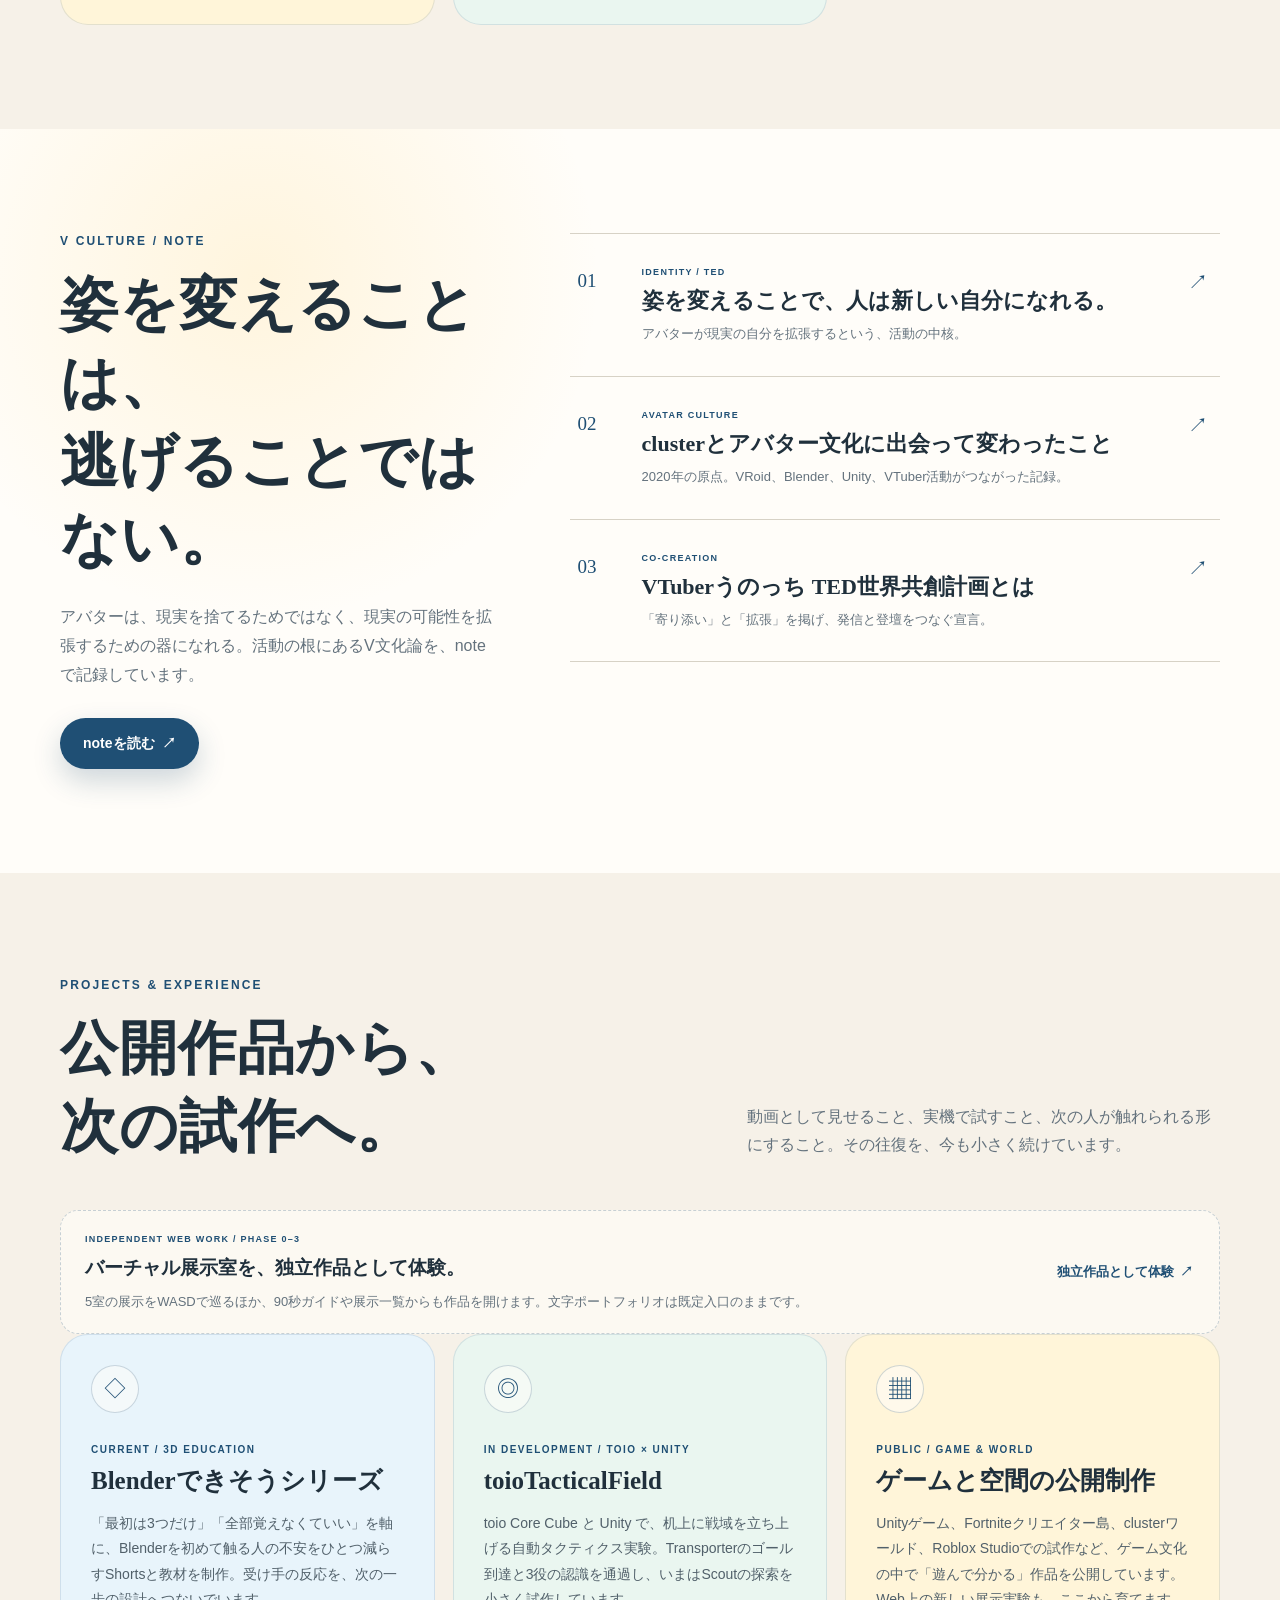
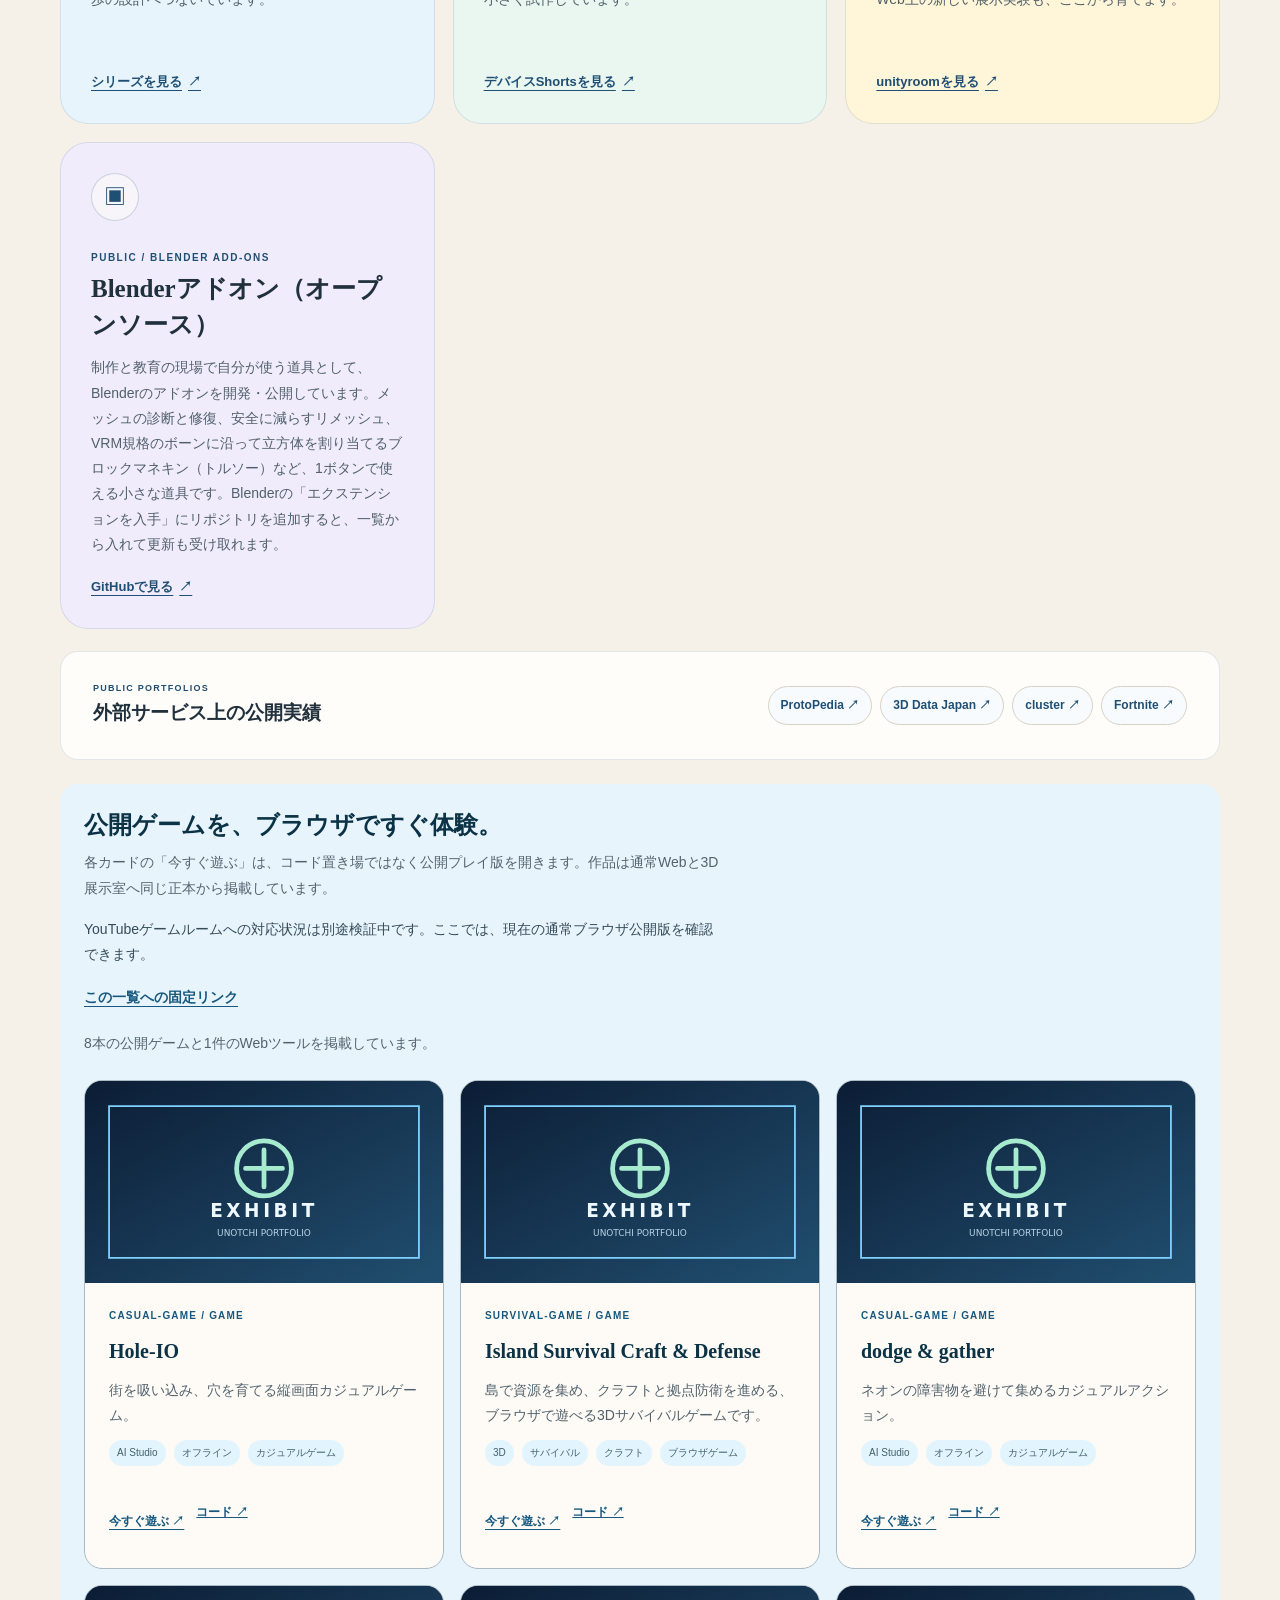
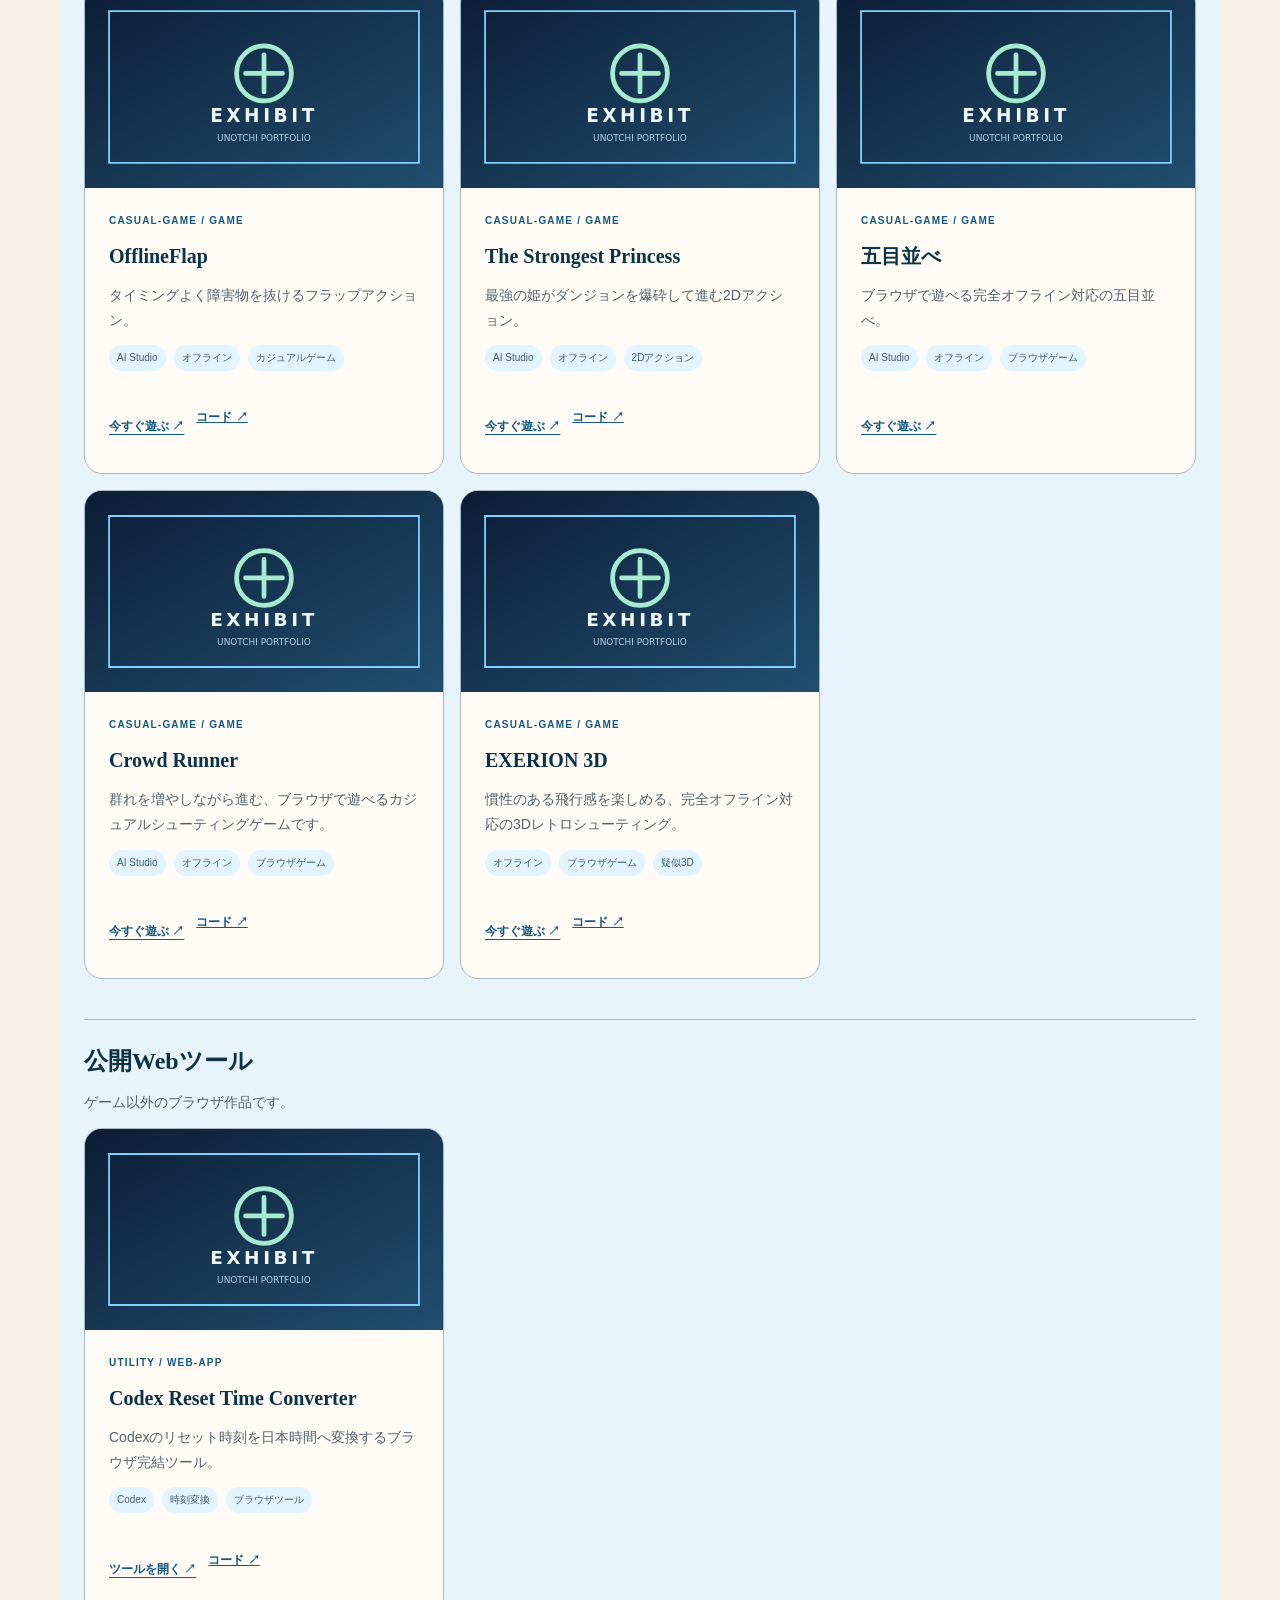
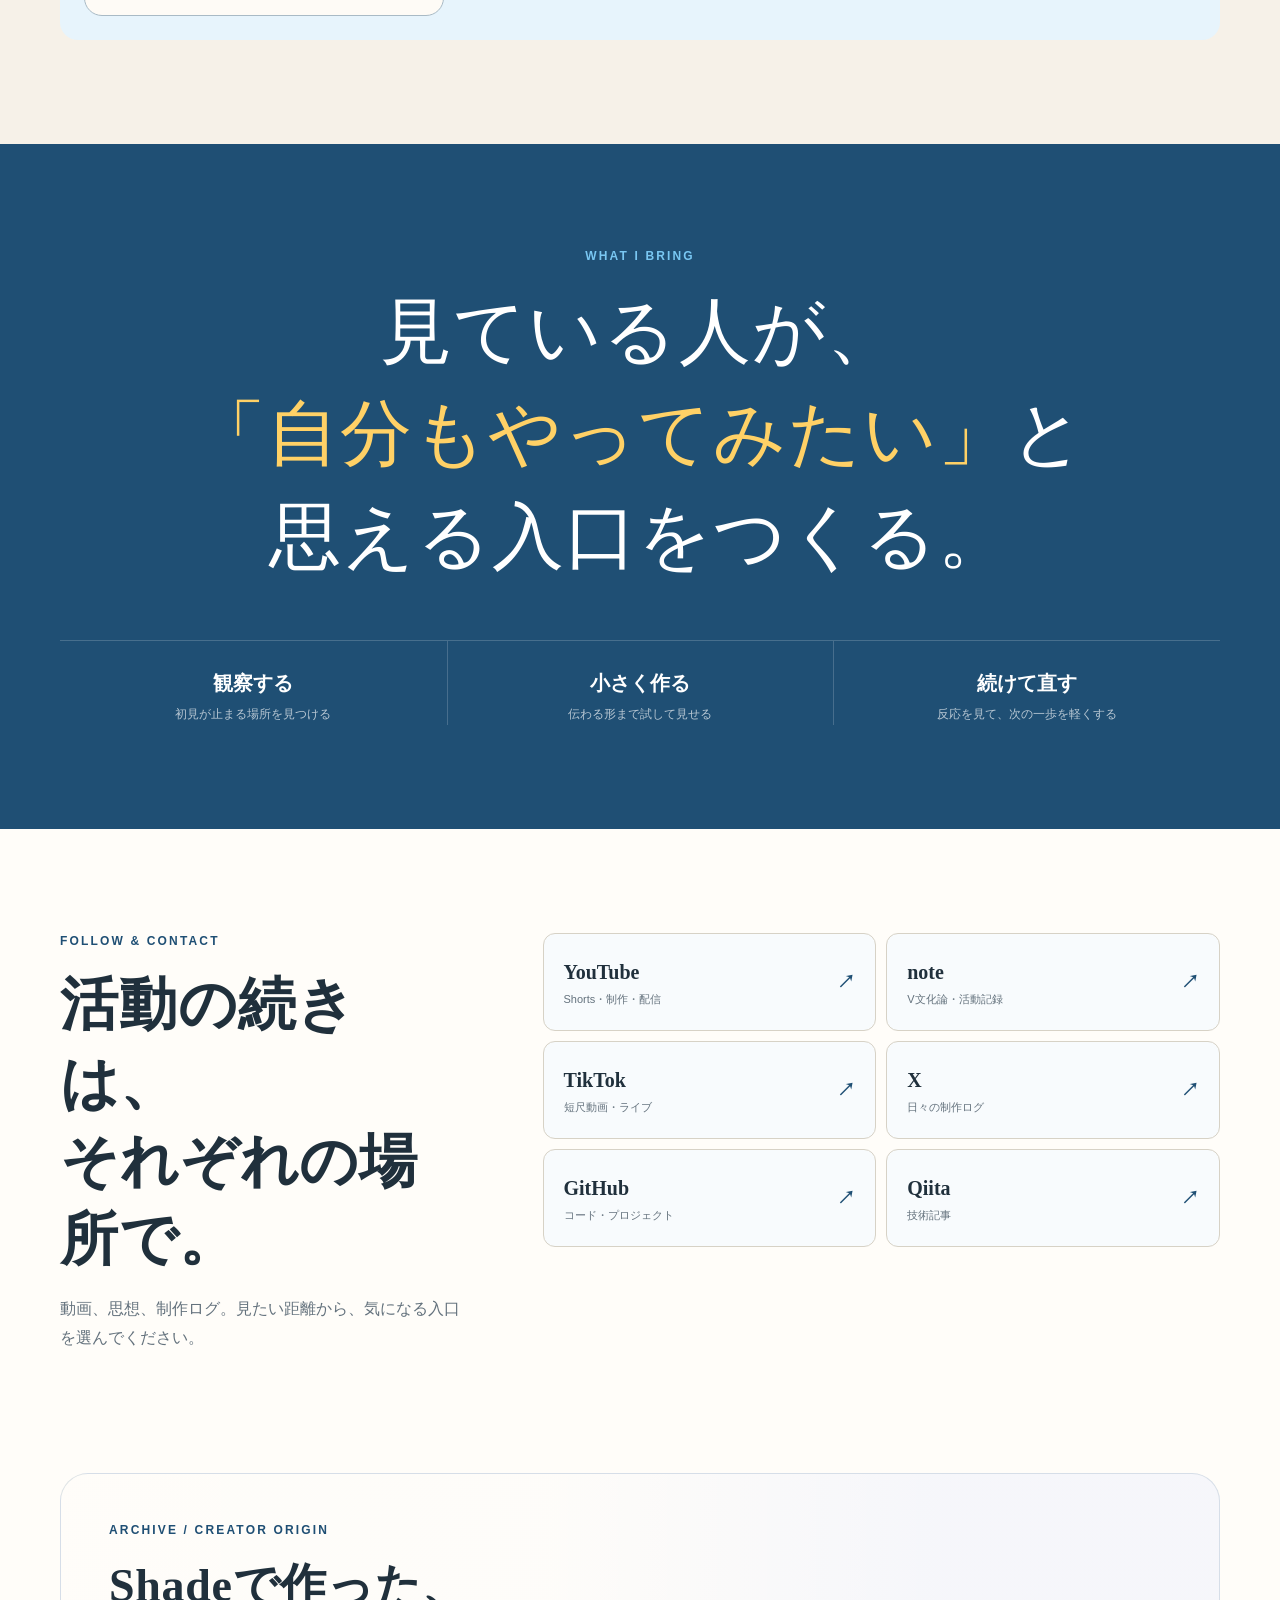
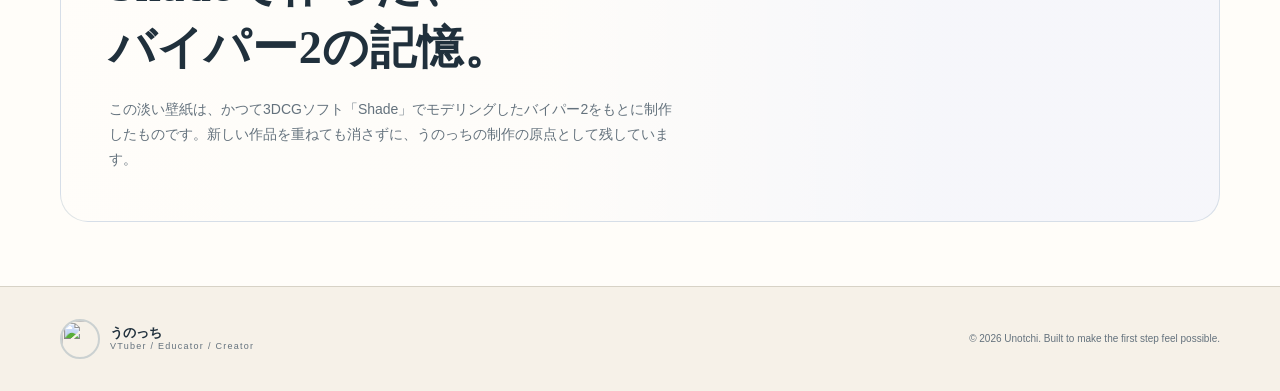
==== commit be619ceb: "feat: add an awards section for the Tripo 3rd place and the Nebius submission - agent/profile.json: " ====
--- a/index.html
+++ b/index.html
@@ -52,6 +52,10 @@
           "https://3d-data.skhonpo.com/collections/unotchi_sanpeita",
           "https://cluster.mu/u/sanpeita",
           "https://www.fortnite.com/@unotchi/8265-0398-2062?lang=ja"
+        ],
+        "award": [
+          "Tripo Halloween 3D Printing Challenge — 3rd place (2026-10)",
+          "Nebius × NVIDIA Global AI Hackathon — Best Apps and Agents Track, submitted (2026-10)"
         ]
       },
       {
@@ -229,6 +233,31 @@
       </div>
     </section>
 
+    <section class="section awards-section" id="awards">
+      <div class="shell">
+        <div class="section-heading">
+          <div><p class="eyebrow">AWARDS &amp; SELECTION</p><h2>外で、評価された<br>制作。</h2></div>
+          <p>公開した作品が、コンテストやハッカソンで拾われた記録です。結果だけでなく、何を作って何が評価されたかまで残します。</p>
+        </div>
+        <div class="project-grid">
+          <article class="project-card project-card-sun">
+            <span class="project-icon" aria-hidden="true">◆</span>
+            <p class="project-type">3RD PLACE / 3D PRINT</p>
+            <h3>Halloween Yenran Stand</h3>
+            <p>Tripo「Halloween 3D Printing Challenge」で3位に入賞。オリジナルキャラクター煙嵐をハロウィン仕様に再設計し、単体フィギュアではなく実用的なスマートフォンスタンドとして成立させました。ドラフト印刷、サポート材の問題、スライサー設定、後処理までの工程を記録として共有した点も評価されています。</p>
+            <span class="text-link">2026年10月 / Tripo Halloween 3D Printing Challenge</span>
+          </article>
+          <article class="project-card project-card-mint">
+            <span class="project-icon" aria-hidden="true">◇</span>
+            <p class="project-type">SUBMITTED / AI HACKATHON</p>
+            <h3>blender-dekisou — one line in, a Blender short out</h3>
+            <p>Nebius × NVIDIA Global AI Hackathon「Best Apps and Agents Track」へ提出。テーマ1行から33〜36秒の縦型Blenderショートを組み立てる制作パイプラインです。モデルは計画・脚本・フレーム検証だけを担当し、bpyとffmpegが決定論的に実行する設計にして、失敗が黙って壊れた映像にならないようにしました。</p>
+            <a class="text-link" href="https://devpost.com/software/blender-dekisou-one-line-in-a-blender-short-out" target="_blank" rel="noopener noreferrer">Devpostで見る <span aria-hidden="true">↗</span></a>
+          </article>
+        </div>
+      </div>
+    </section>
+
     <section class="section culture-section" id="culture">
       <div class="shell culture-grid">
         <div class="culture-intro">
--- a/styles.css
+++ b/styles.css
@@ -538,6 +538,8 @@
 .project-card > p:not(.project-type) { margin: 0; color: #51606a; font-size: 14px; }
 
 .project-card .text-link { margin-top: auto; padding-top: 18px; }
+
+.awards-section .project-card > p:not(.project-type) { line-break: strict; }
 
 .evidence-band {
   display: grid;
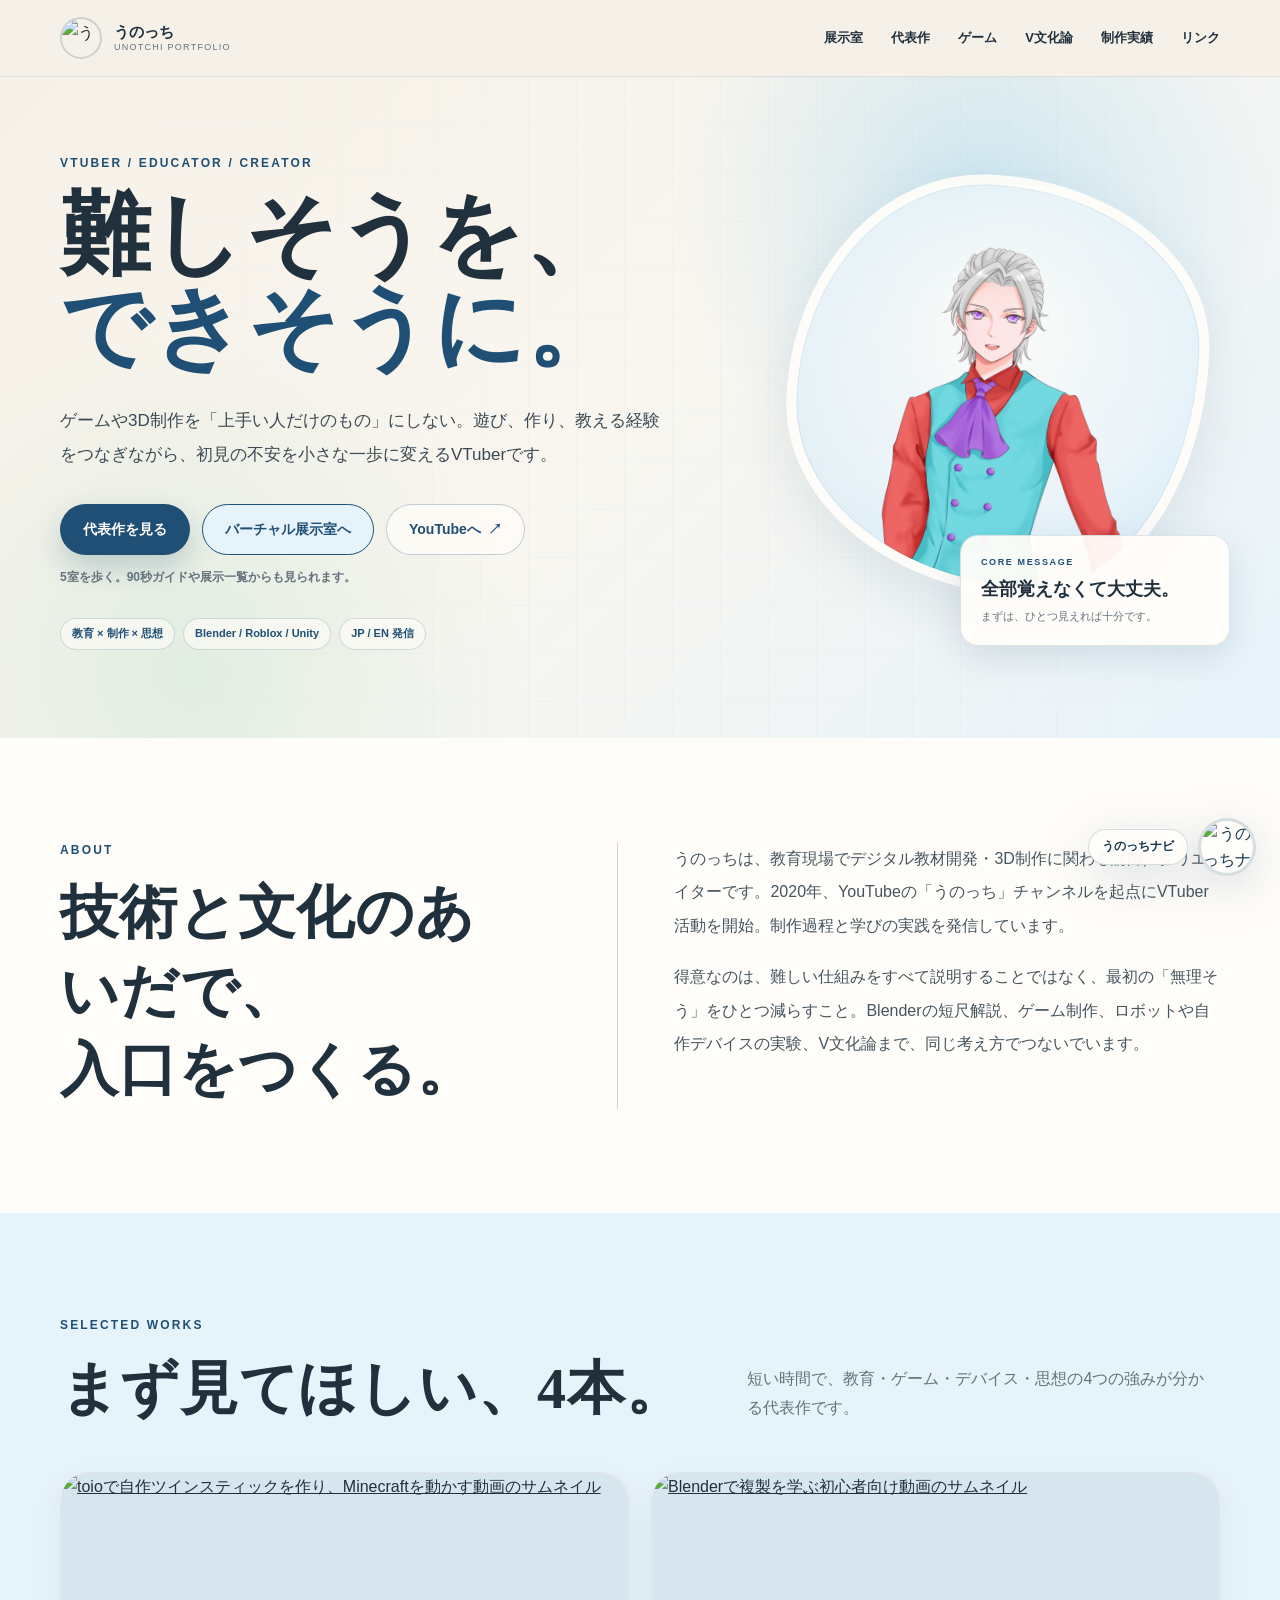
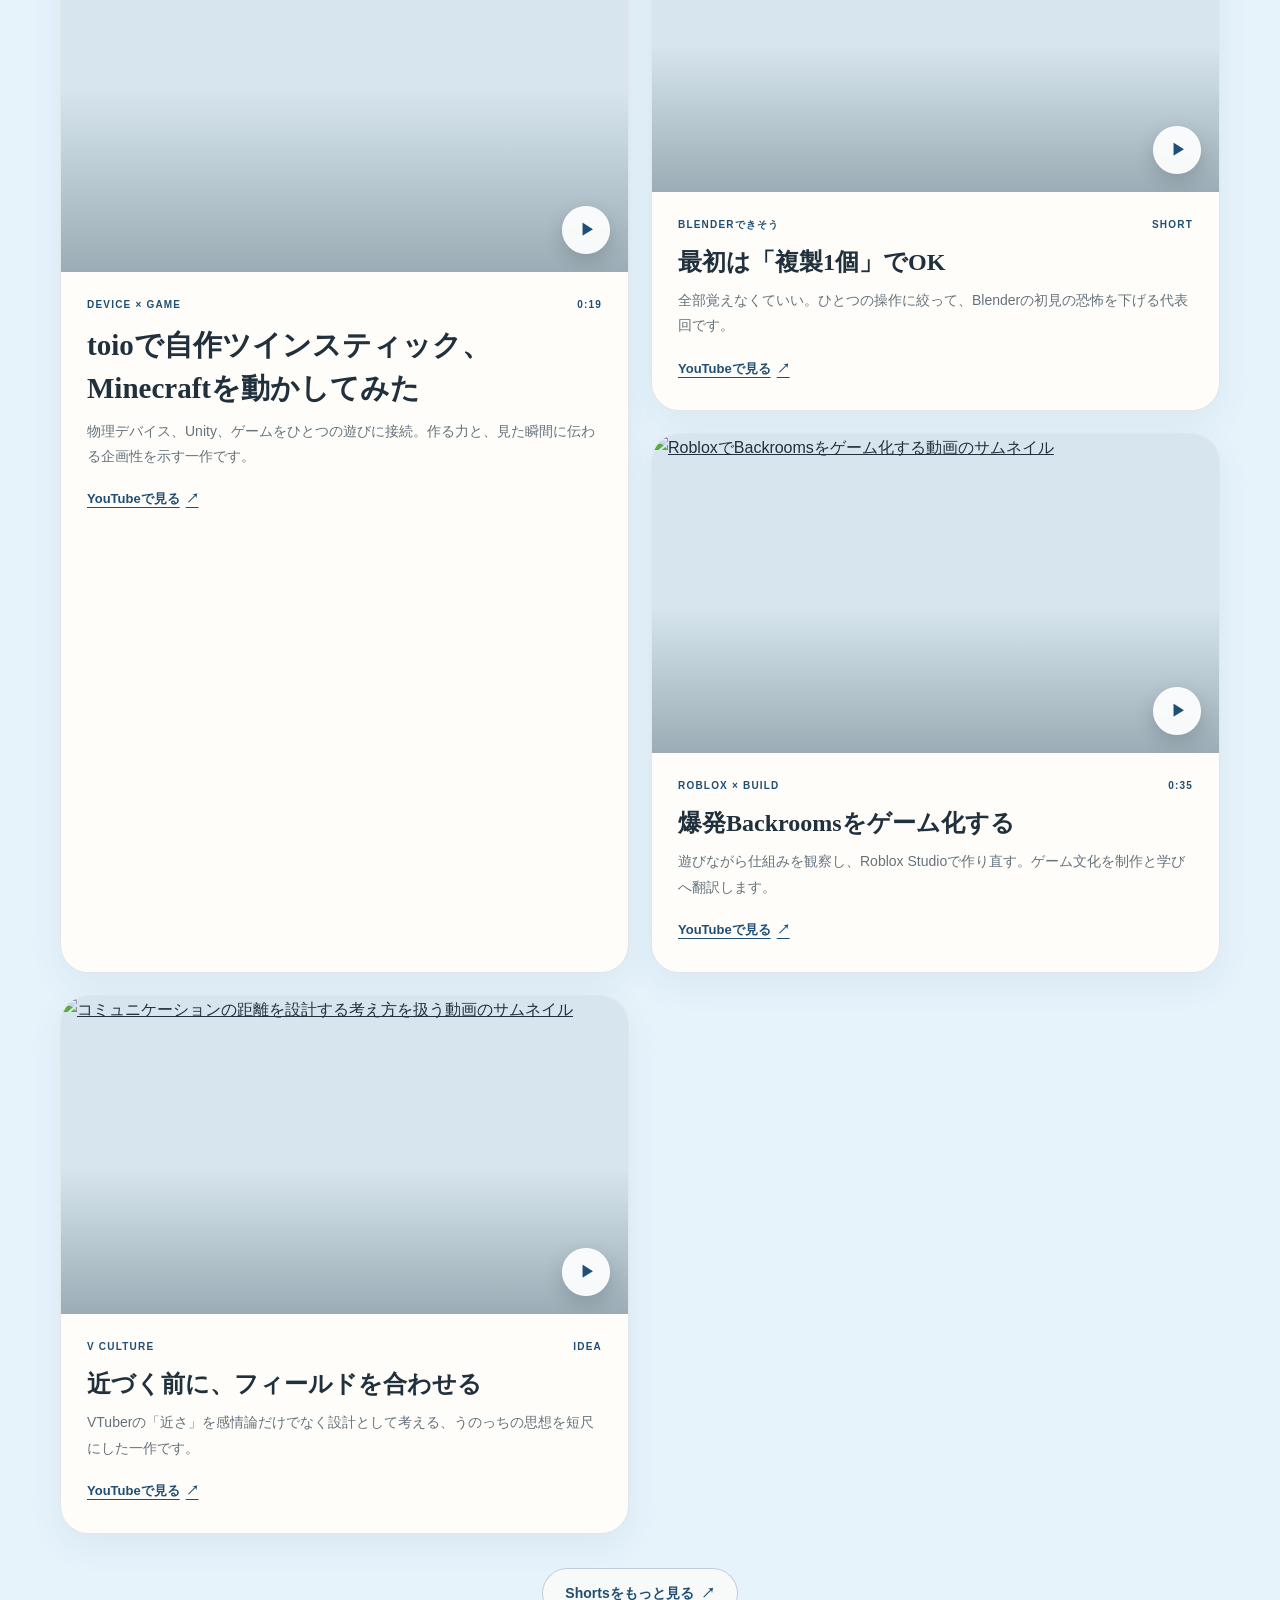
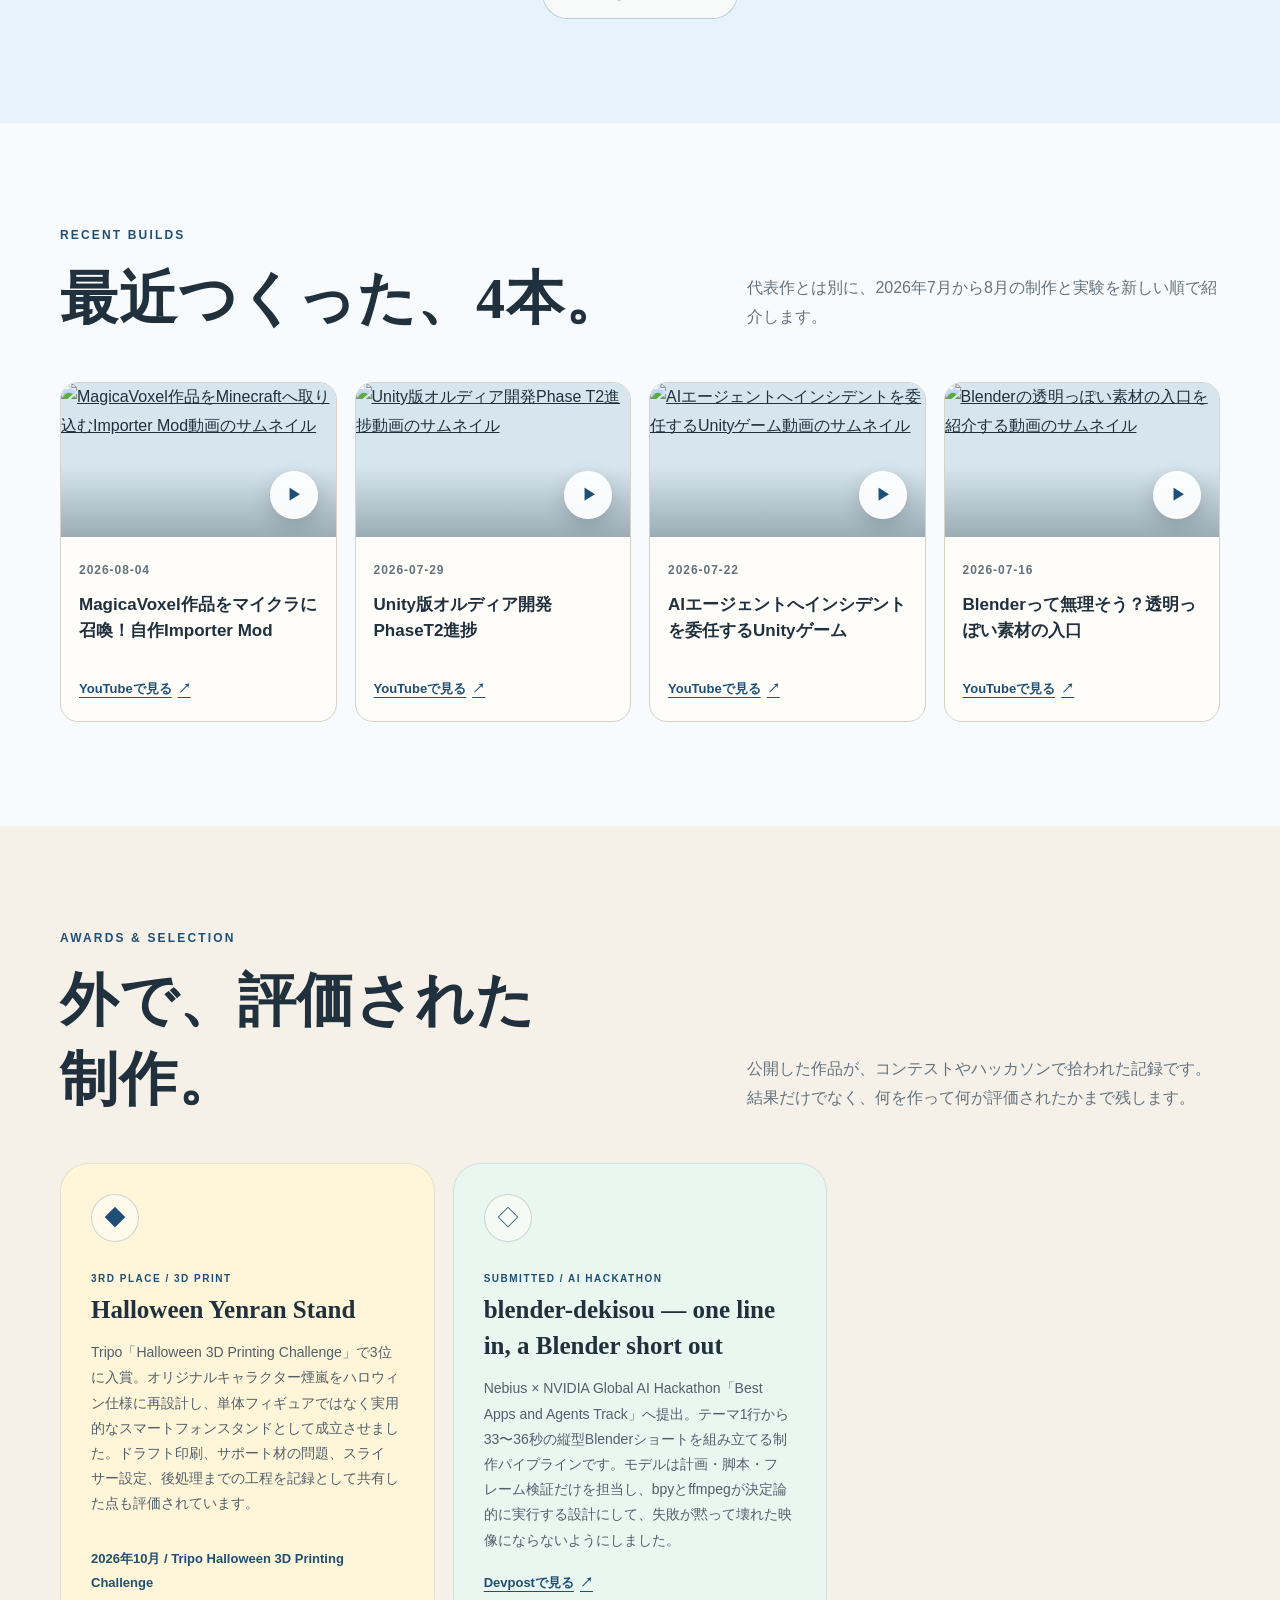
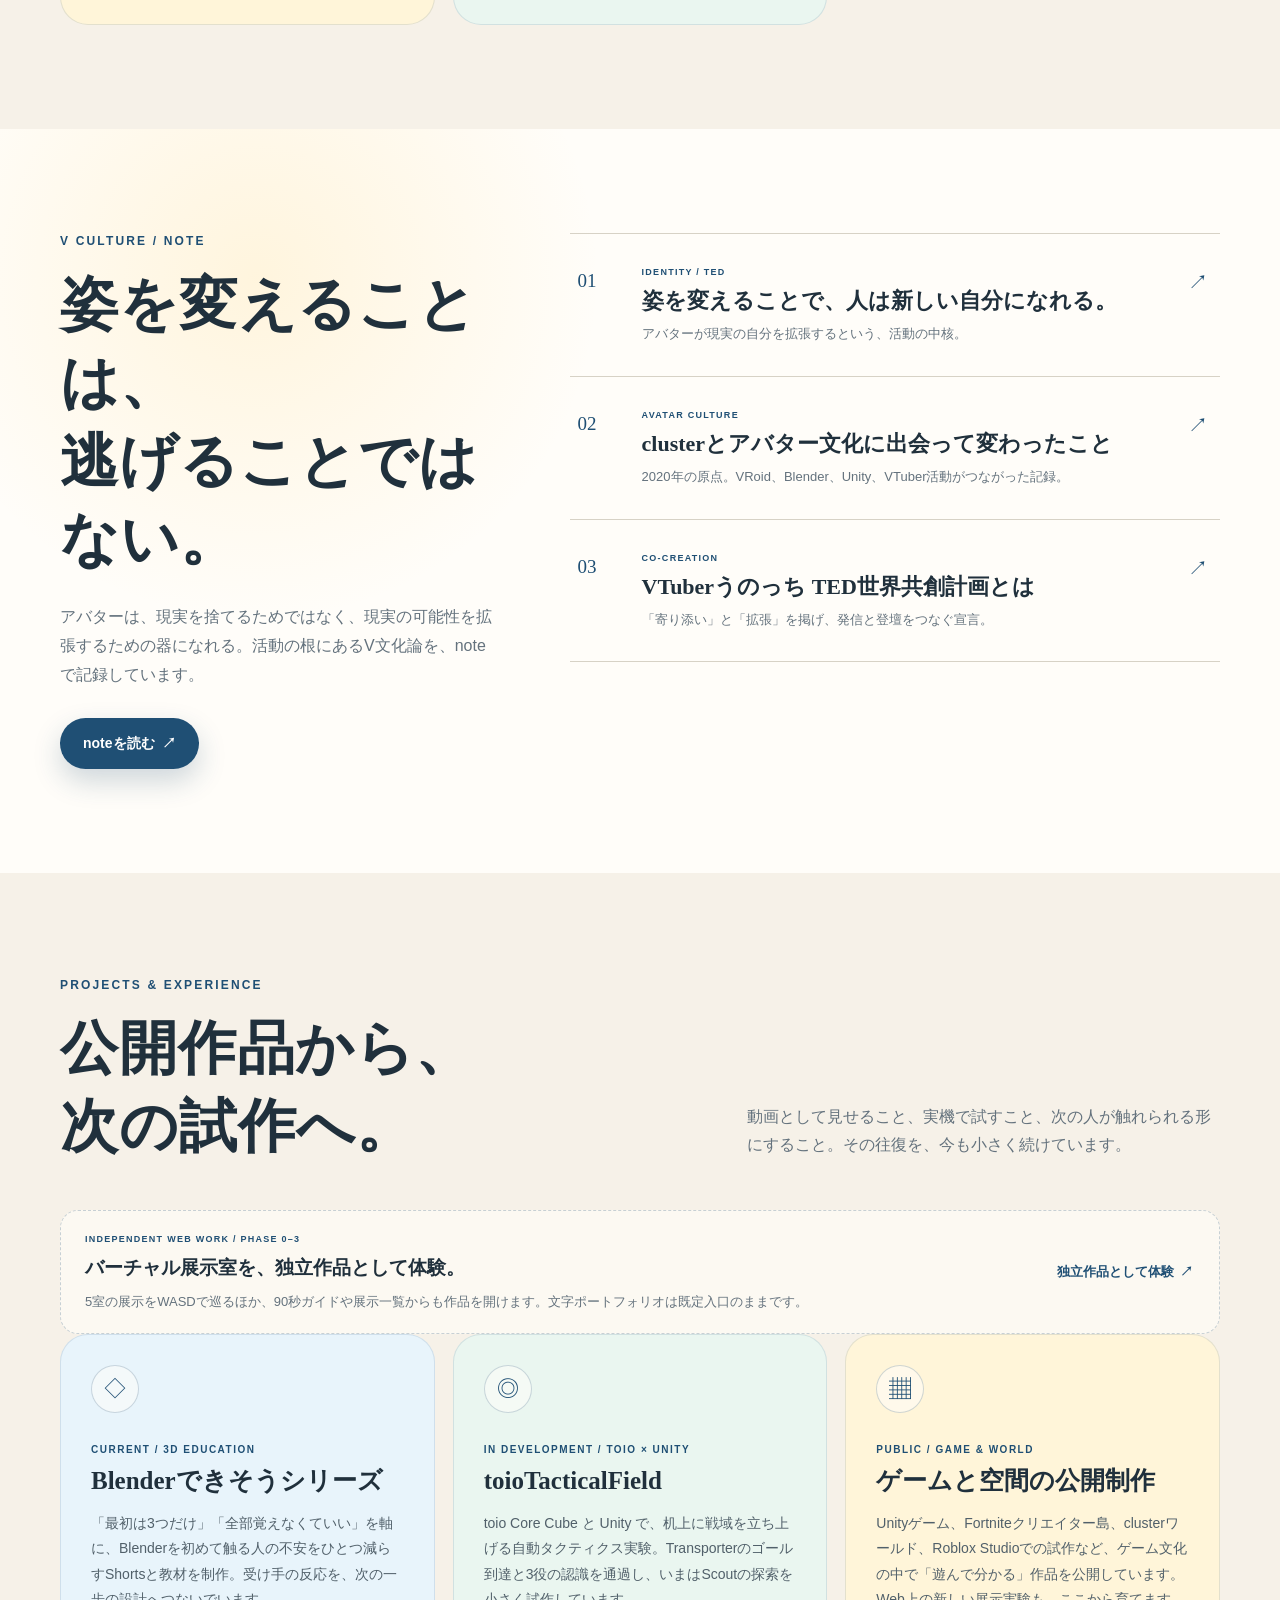
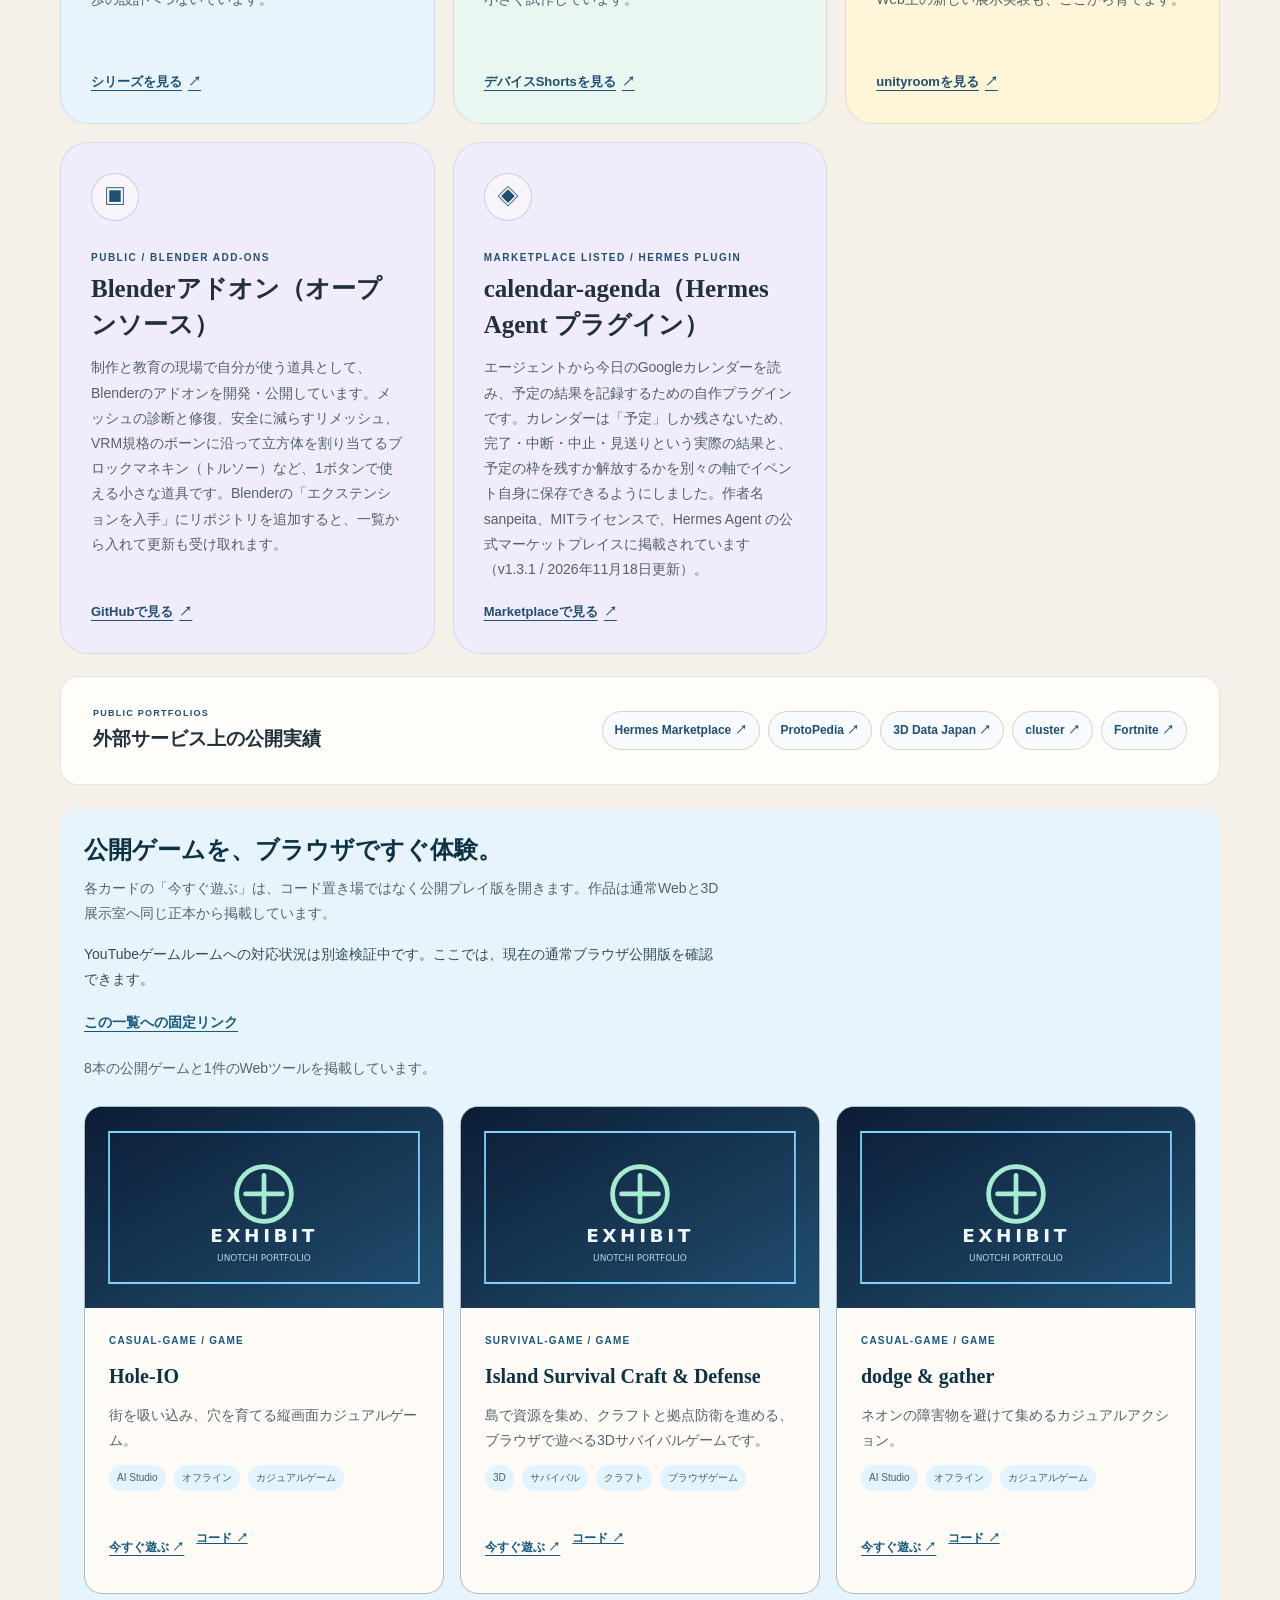
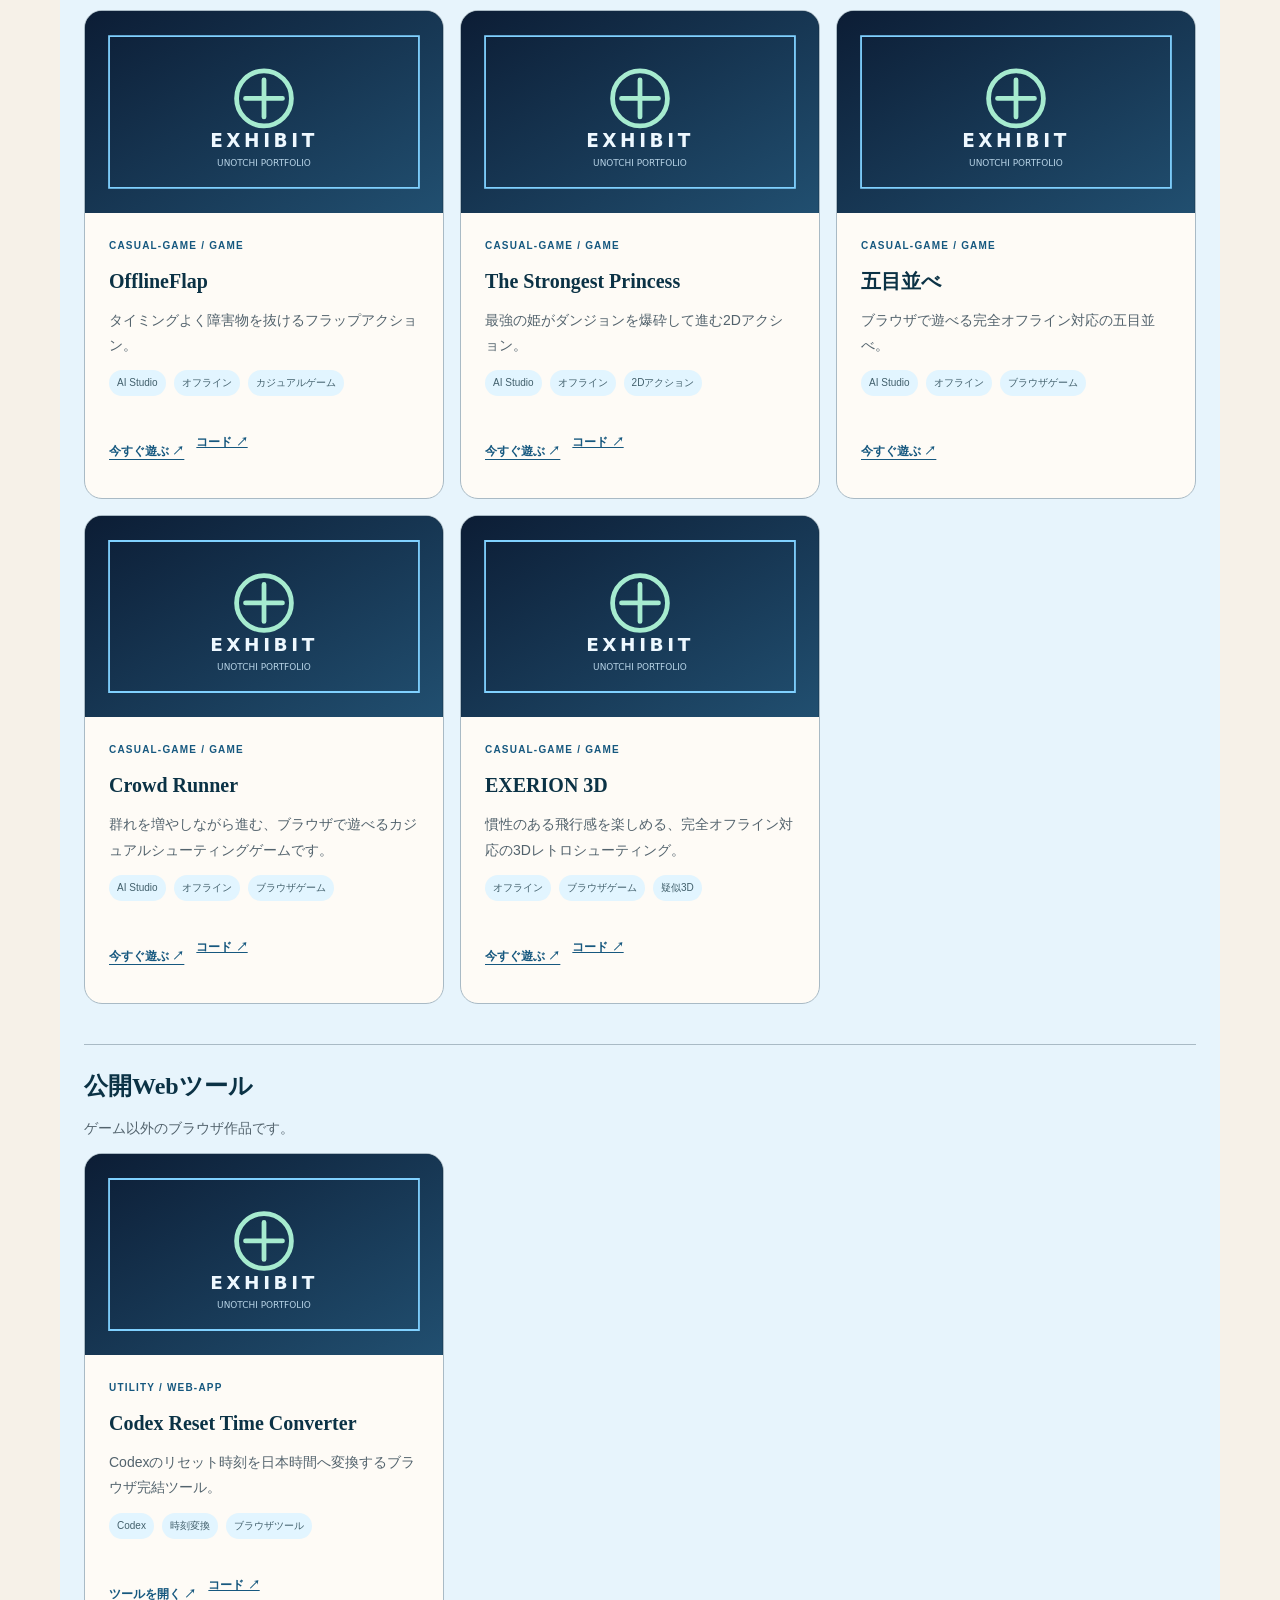
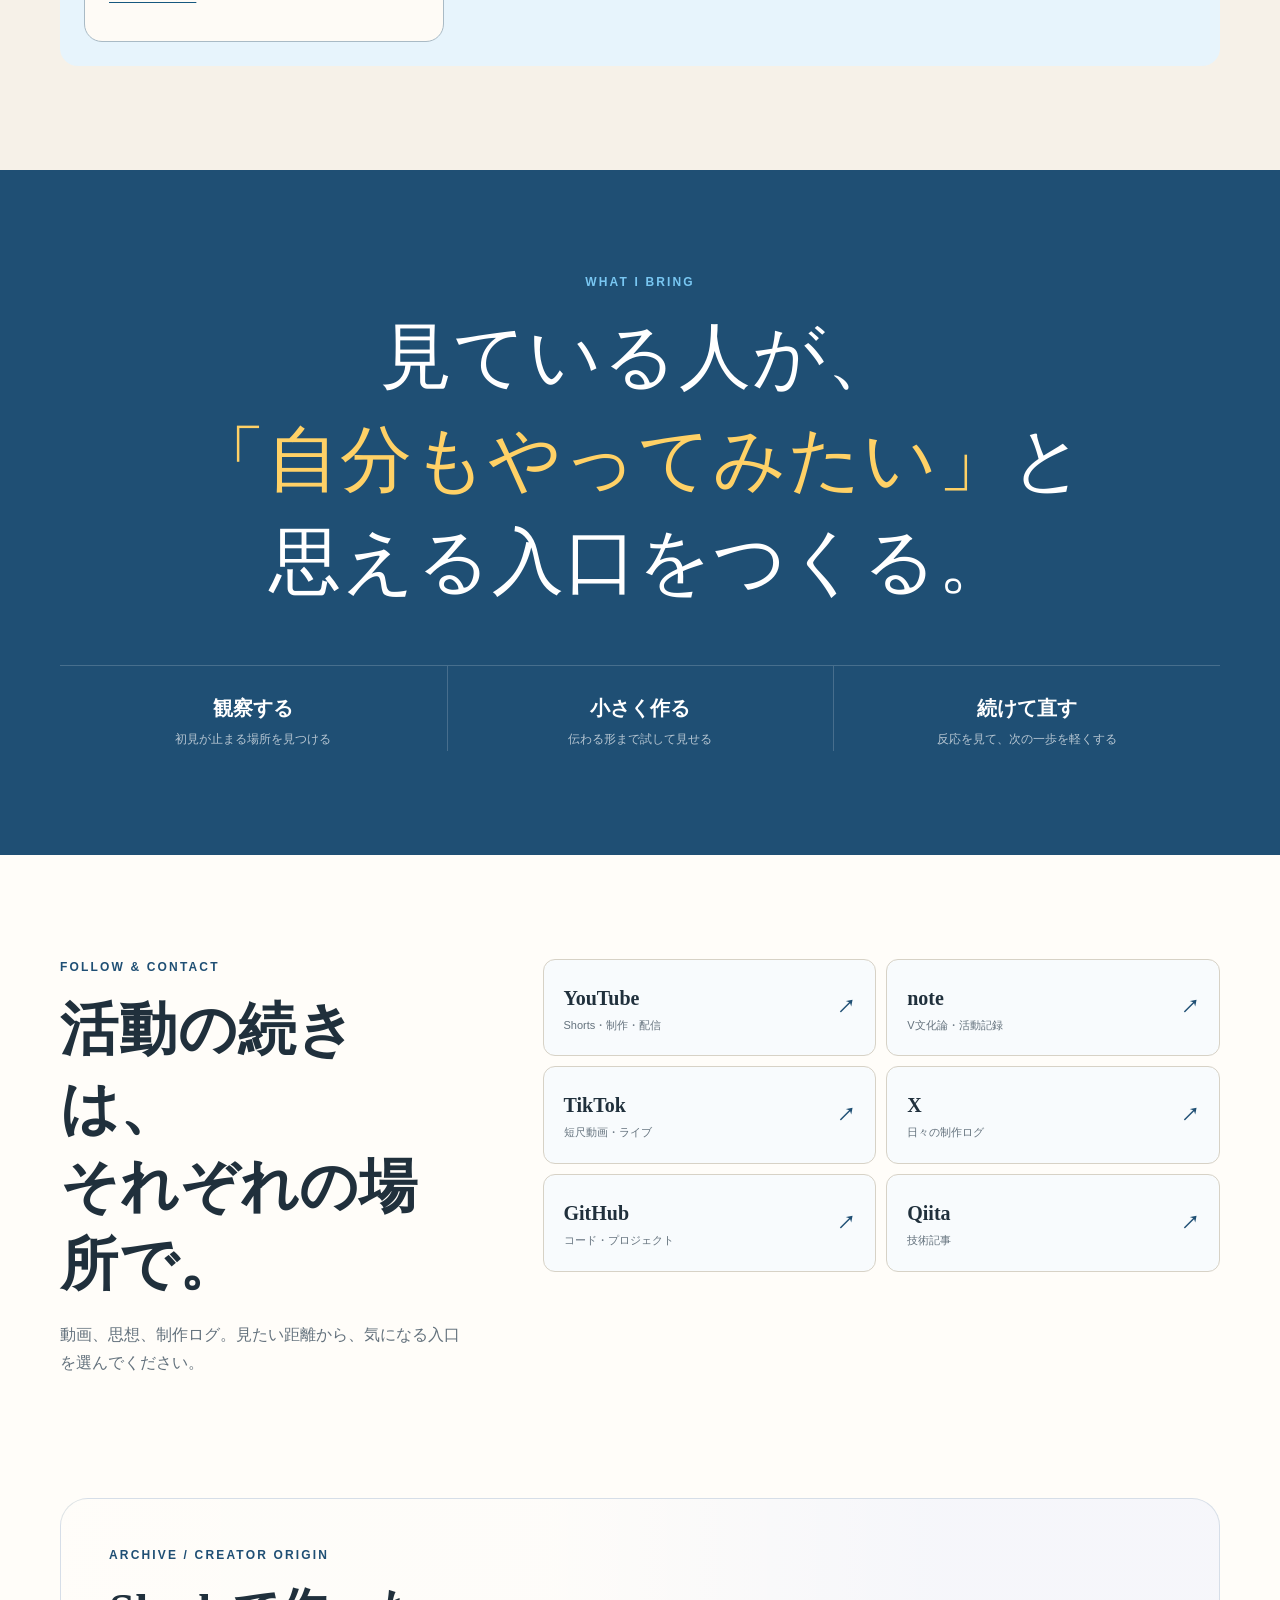
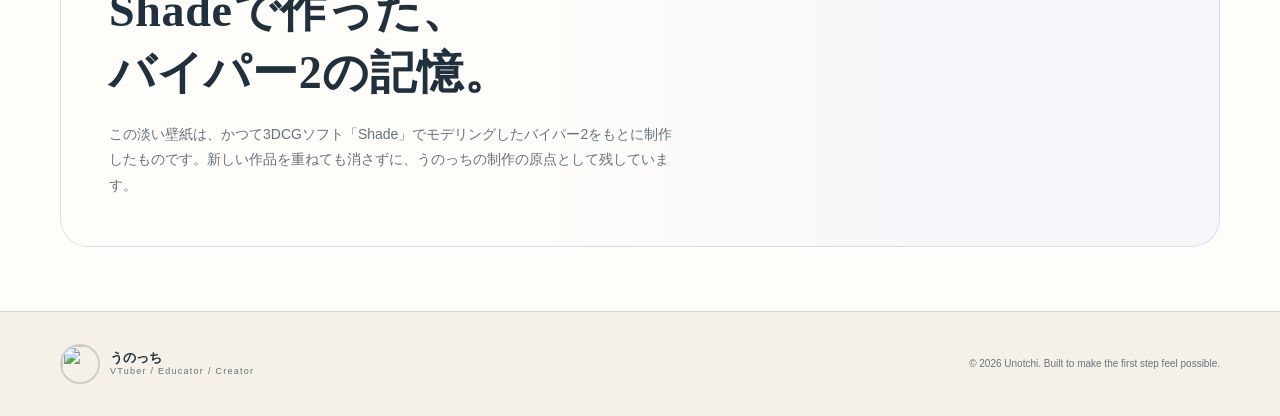
==== commit be9d154f: "feat: list the calendar-agenda Hermes plugin on the portfolio" ====
--- a/index.html
+++ b/index.html
@@ -351,6 +351,14 @@
             <p>制作と教育の現場で自分が使う道具として、Blenderのアドオンを開発・公開しています。メッシュの診断と修復、安全に減らすリメッシュ、VRM規格のボーンに沿って立方体を割り当てるブロックマネキン（トルソー）など、1ボタンで使える小さな道具です。Blenderの「エクステンションを入手」にリポジトリを追加すると、一覧から入れて更新も受け取れます。</p>
             <a class="text-link" href="https://github.com/sanpeita/unotchi-blender-addons" target="_blank" rel="noopener noreferrer">GitHubで見る <span aria-hidden="true">↗</span></a>
           </article>
+
+          <article class="project-card project-card-lavender">
+            <span class="project-icon" aria-hidden="true">◈</span>
+            <p class="project-type">MARKETPLACE LISTED / HERMES PLUGIN</p>
+            <h3>calendar-agenda（Hermes Agent プラグイン）</h3>
+            <p>エージェントから今日のGoogleカレンダーを読み、予定の結果を記録するための自作プラグインです。カレンダーは「予定」しか残さないため、完了・中断・中止・見送りという実際の結果と、予定の枠を残すか解放するかを別々の軸でイベント自身に保存できるようにしました。作者名 sanpeita、MITライセンスで、Hermes Agent の公式マーケットプレイスに掲載されています（v1.3.1 / 2026年11月18日更新）。</p>
+            <a class="text-link" href="https://hermes-agent.nousresearch.com/marketplace/calendar-agenda" target="_blank" rel="noopener noreferrer">Marketplaceで見る <span aria-hidden="true">↗</span></a>
+          </article>
         </div>
 
         <div class="evidence-band">
@@ -359,6 +367,7 @@
             <strong>外部サービス上の公開実績</strong>
           </div>
           <div class="evidence-links">
+            <a href="https://hermes-agent.nousresearch.com/marketplace/calendar-agenda" target="_blank" rel="noopener noreferrer">Hermes Marketplace <span aria-hidden="true">↗</span></a>
             <a href="https://protopedia.net/prototyper/sanpeita" target="_blank" rel="noopener noreferrer">ProtoPedia <span aria-hidden="true">↗</span></a>
             <a href="https://3d-data.skhonpo.com/collections/unotchi_sanpeita" target="_blank" rel="noopener noreferrer">3D Data Japan <span aria-hidden="true">↗</span></a>
             <a href="https://cluster.mu/u/sanpeita" target="_blank" rel="noopener noreferrer">cluster <span aria-hidden="true">↗</span></a>
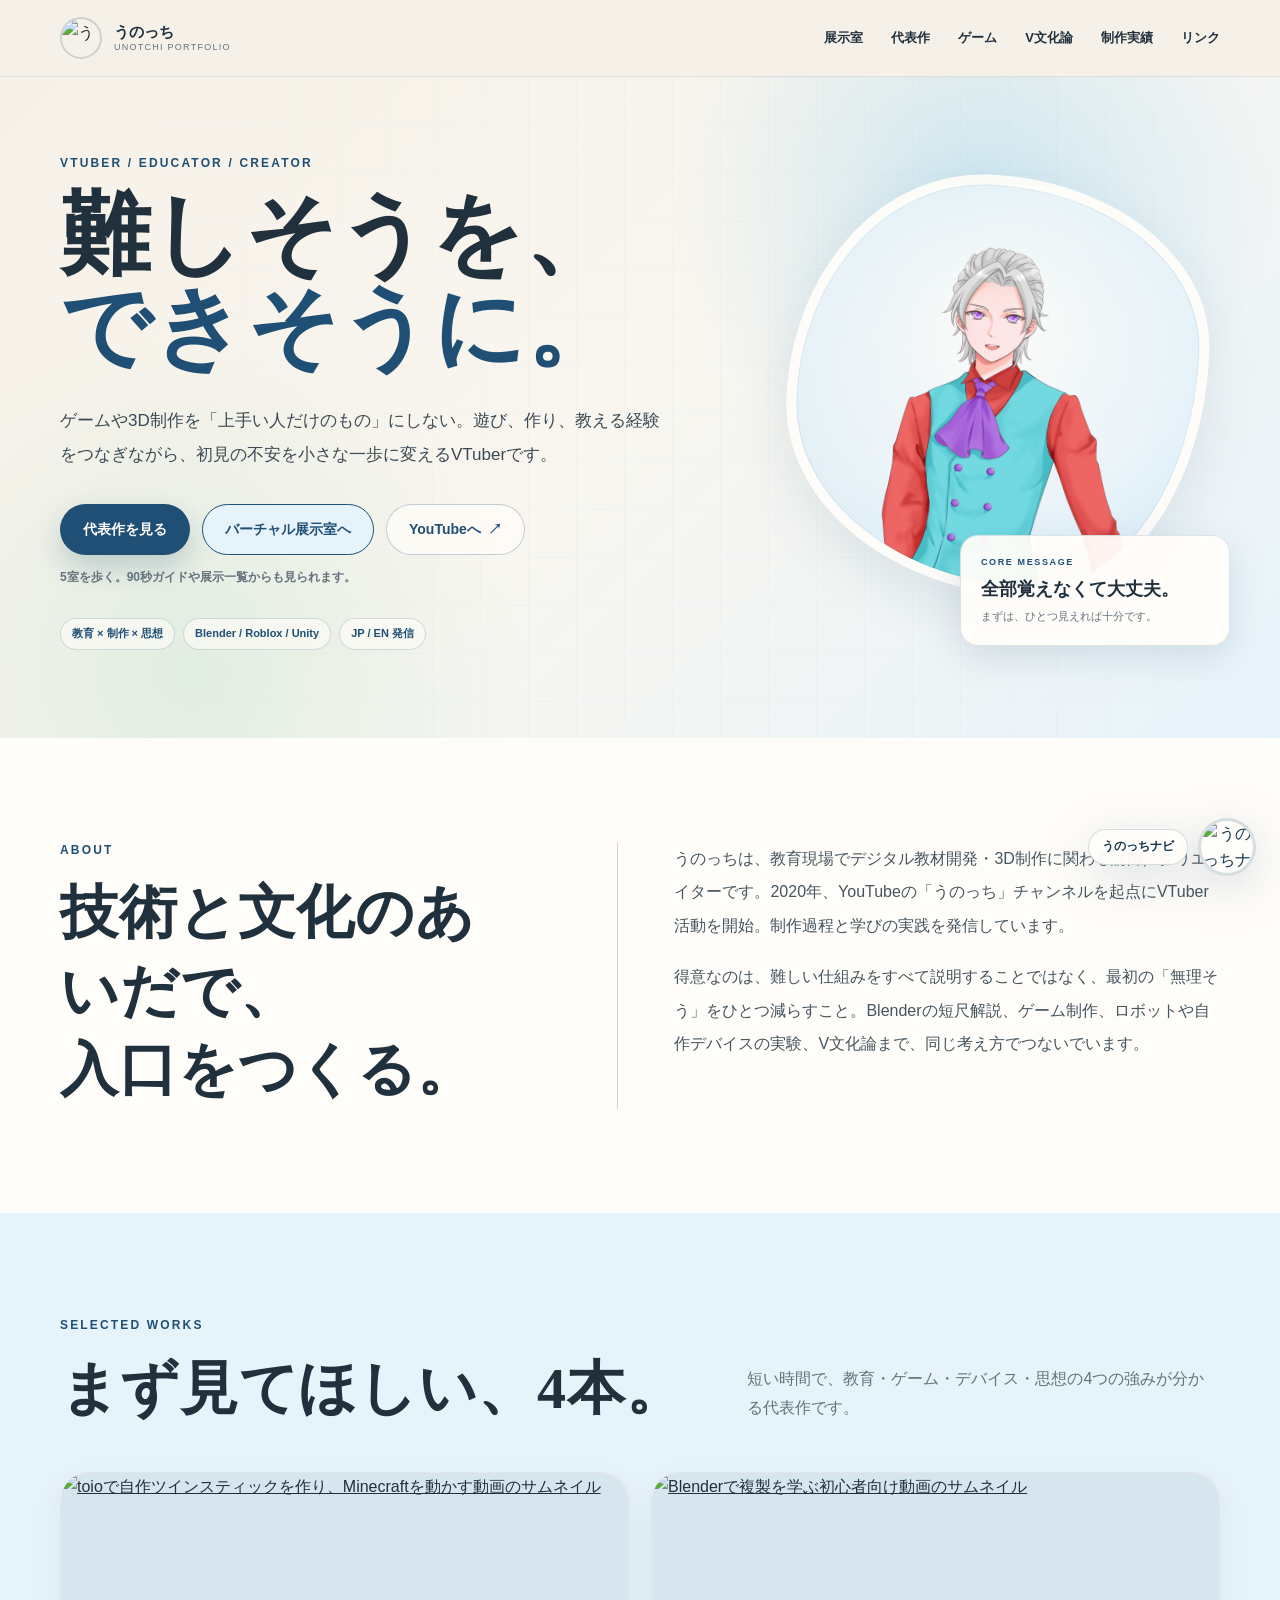
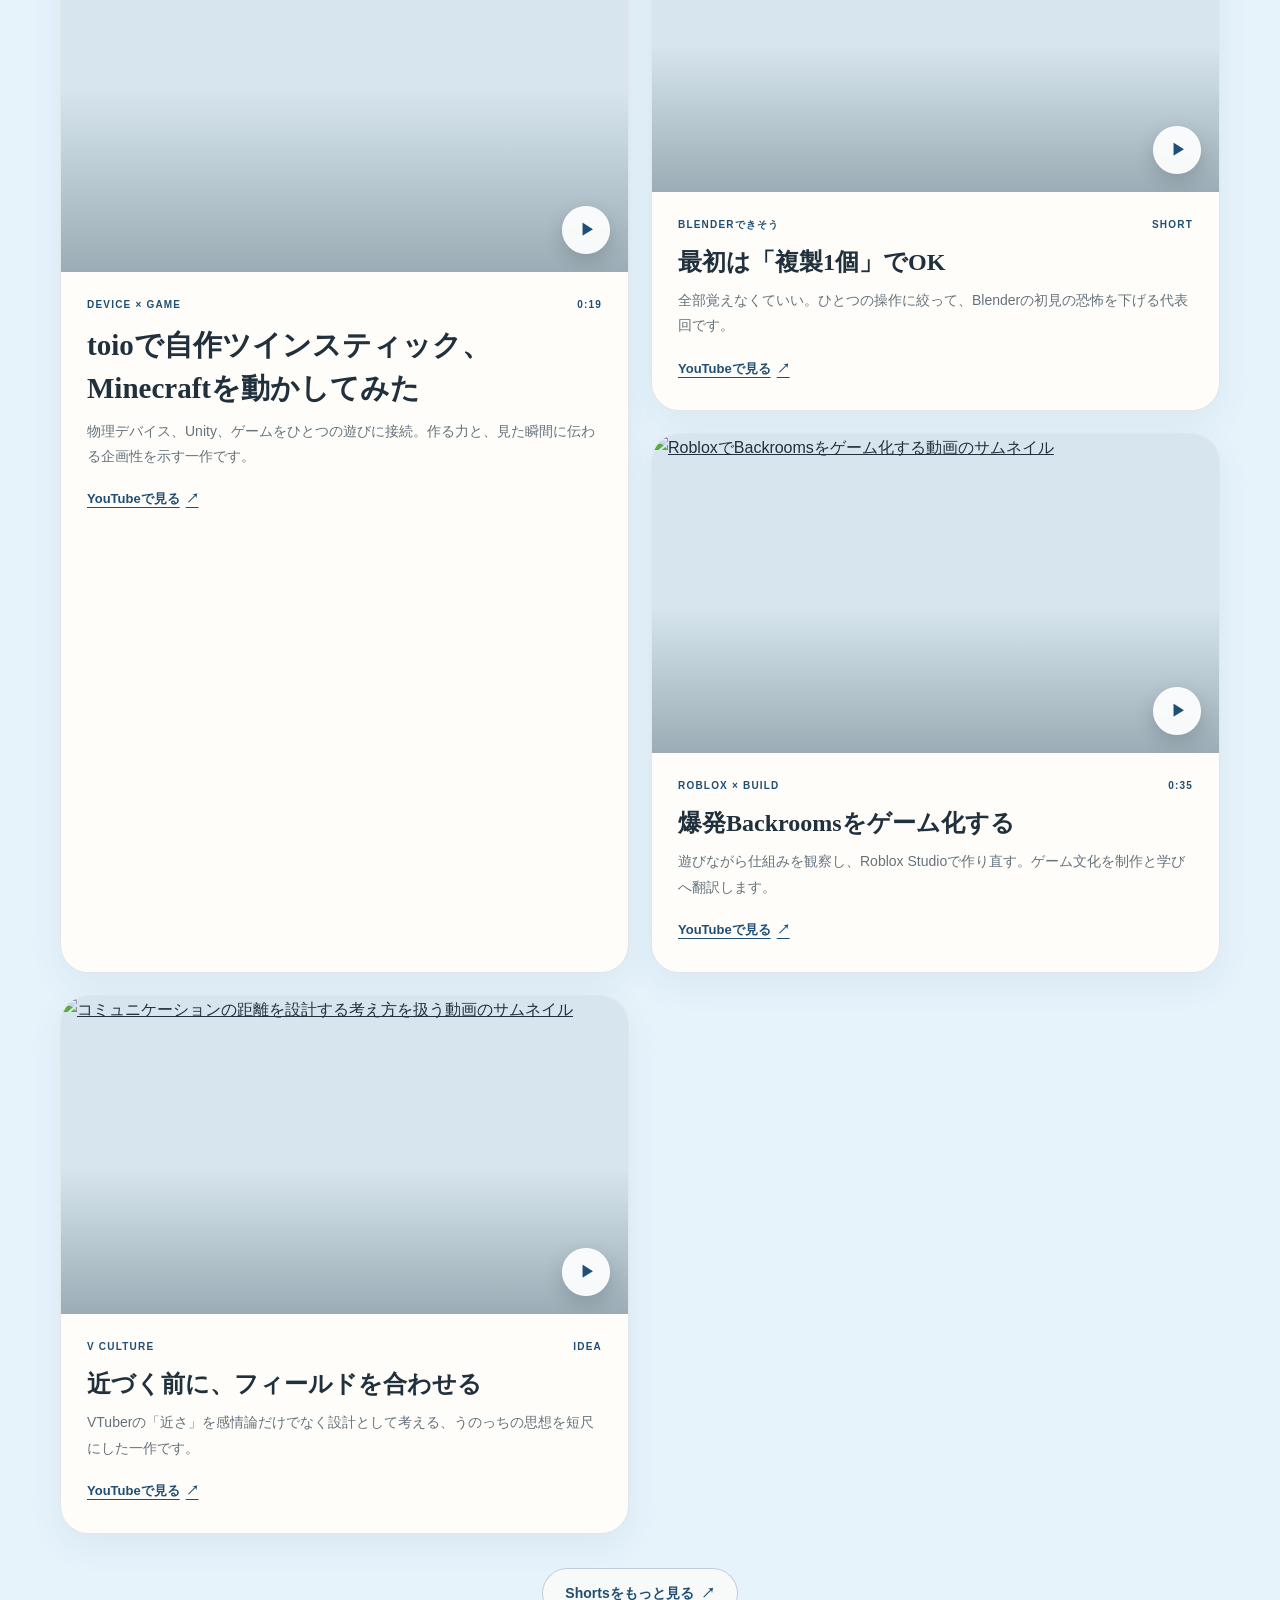
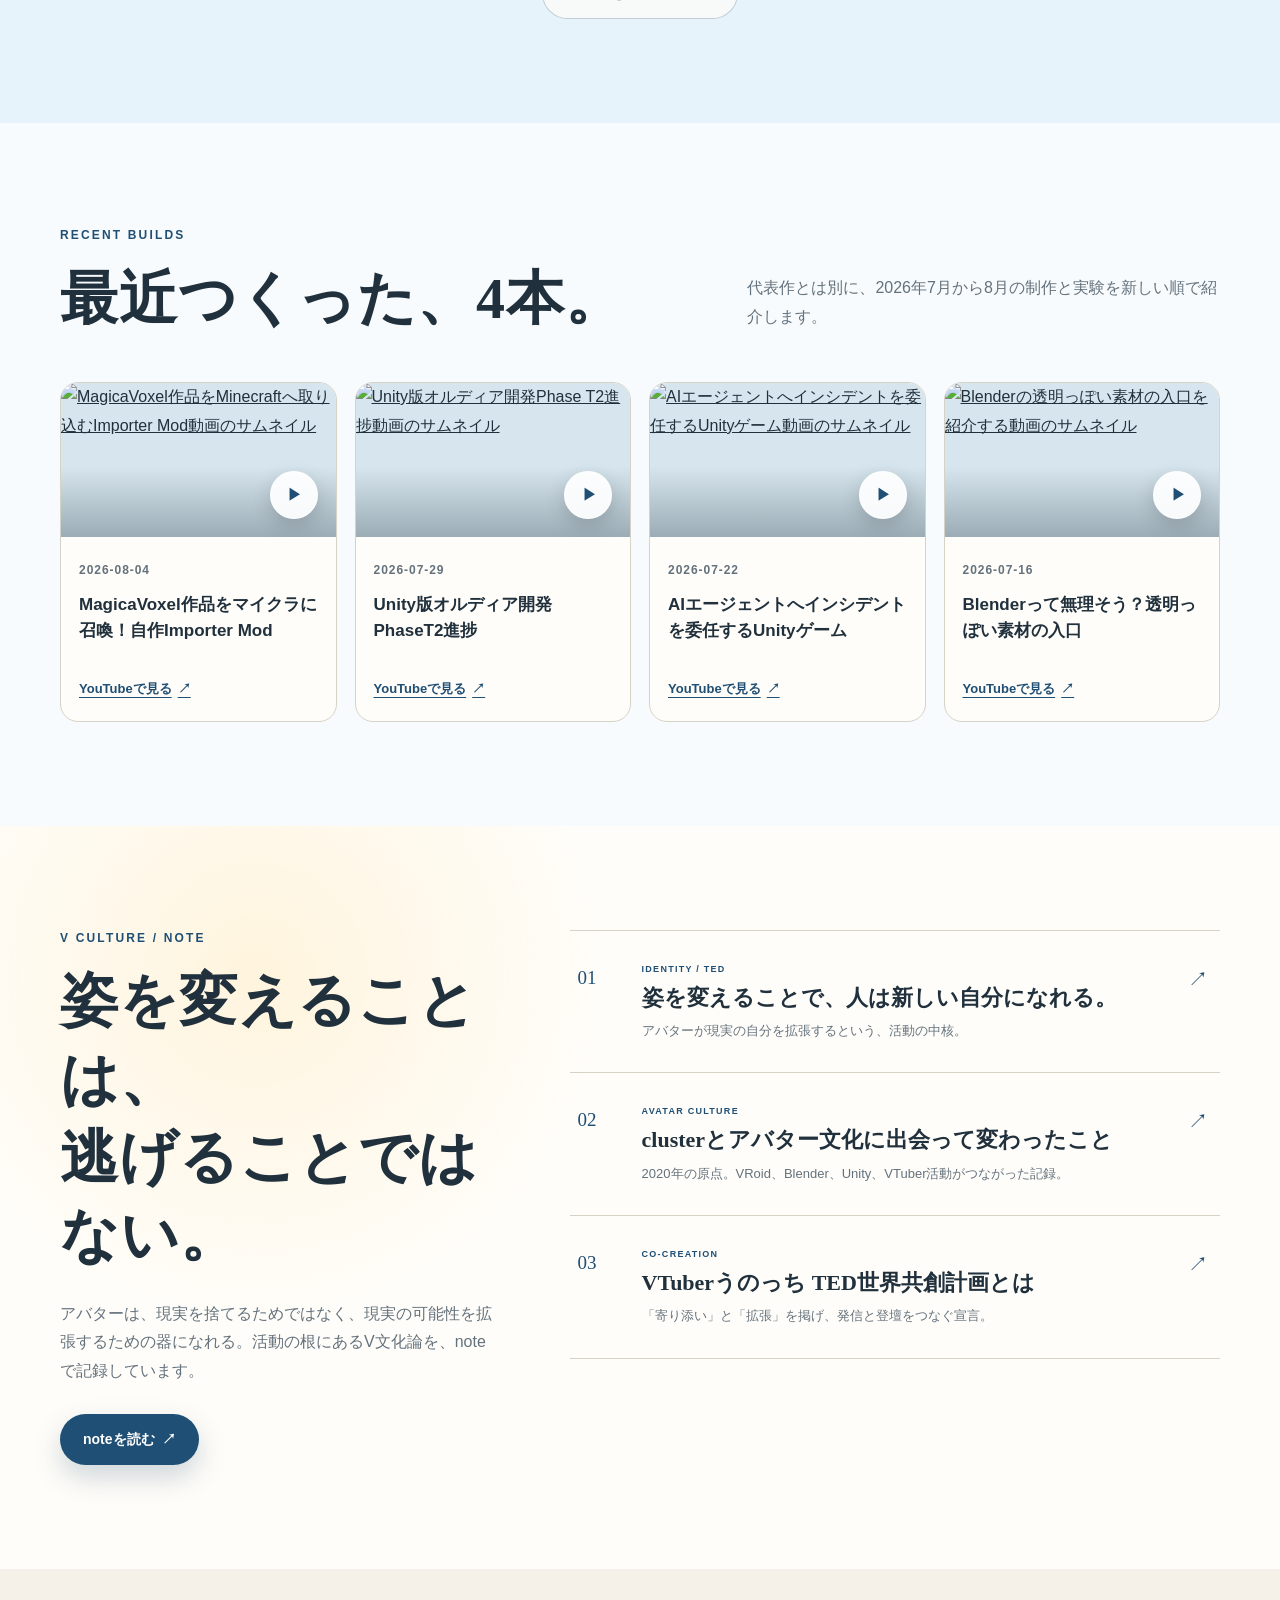
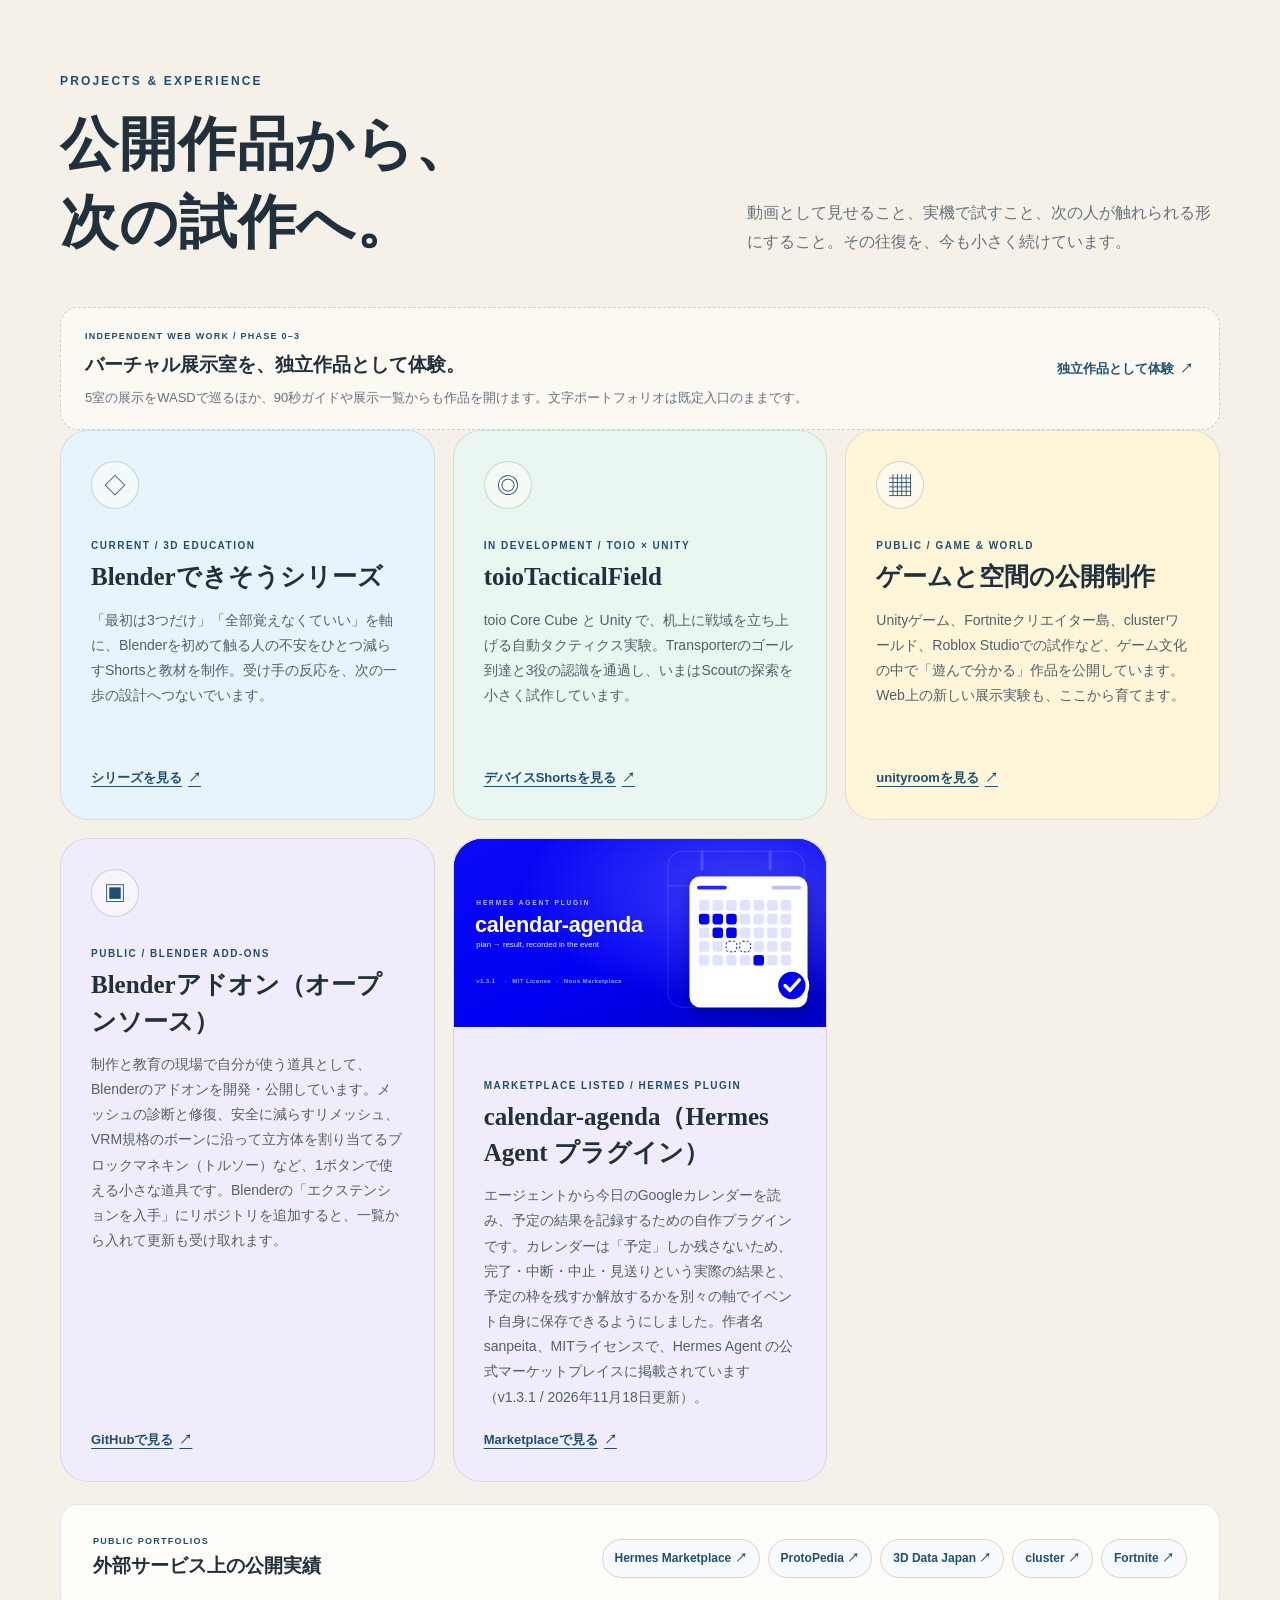
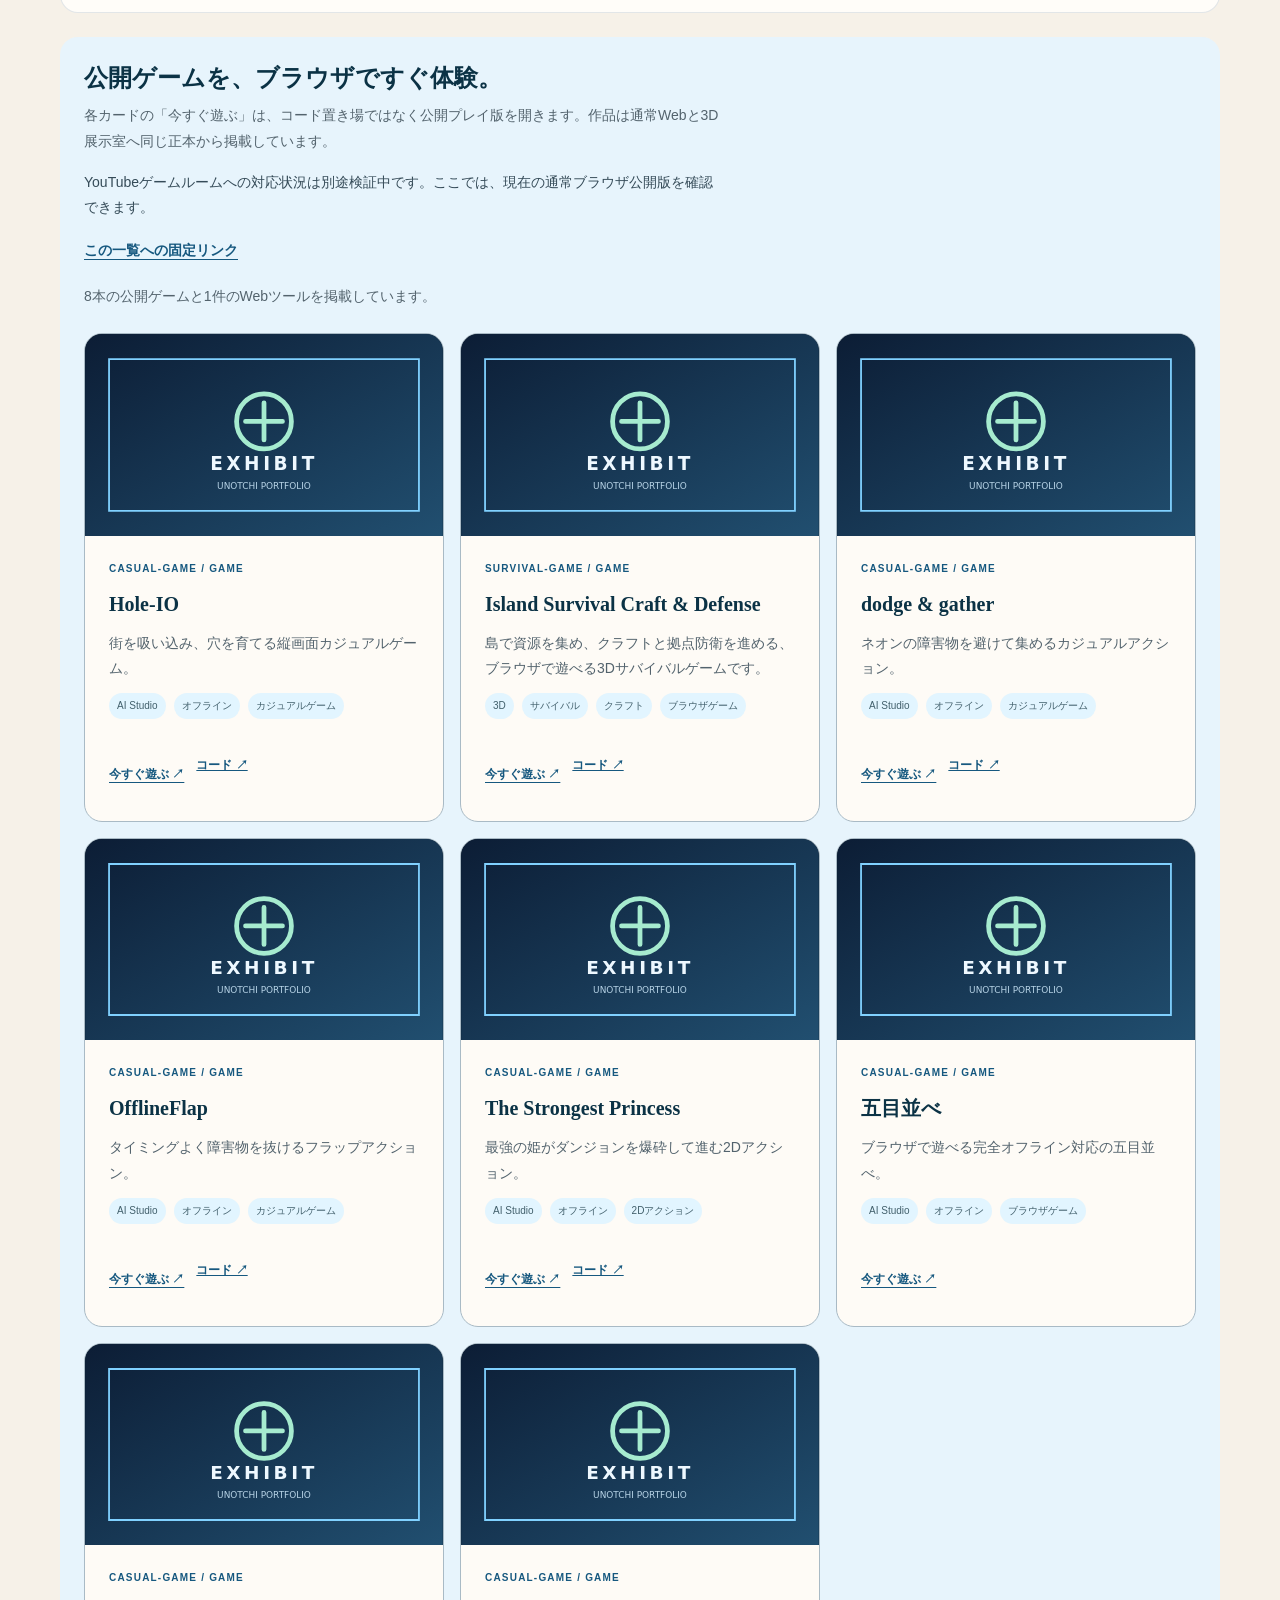
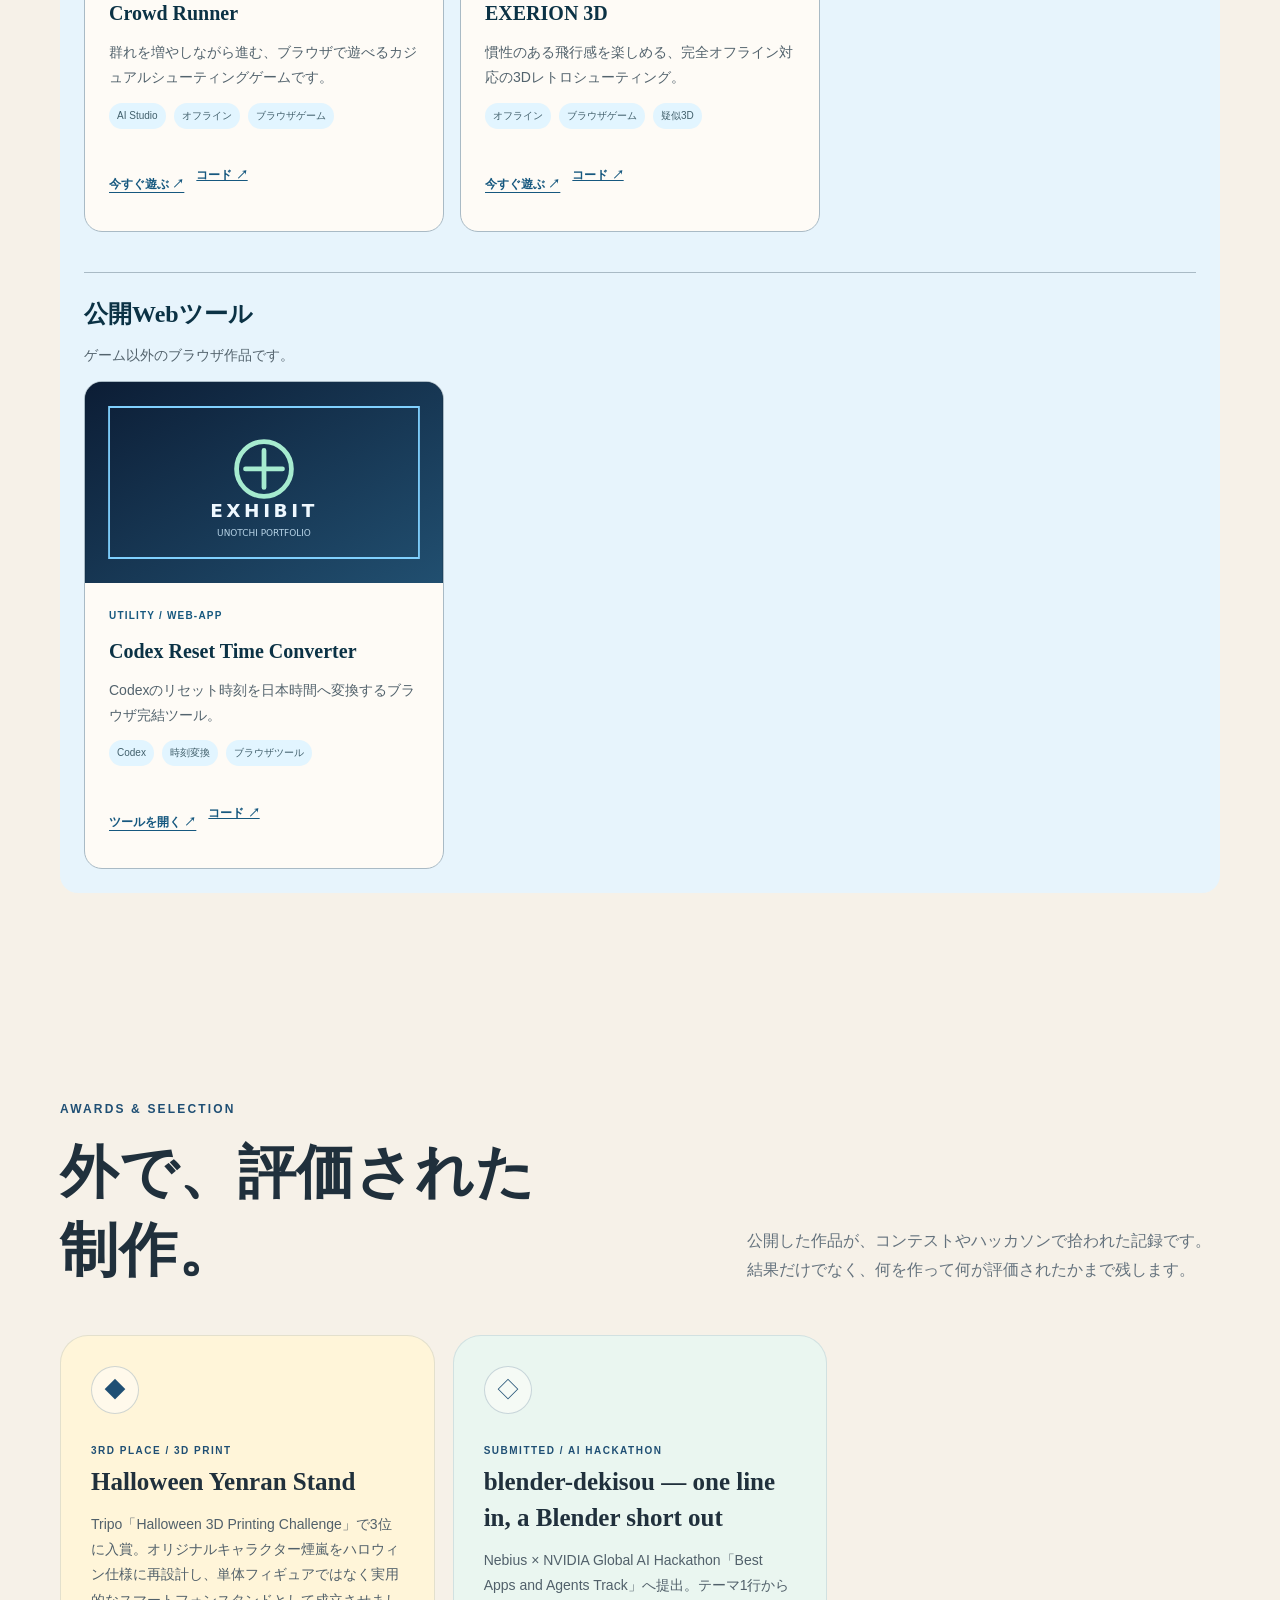
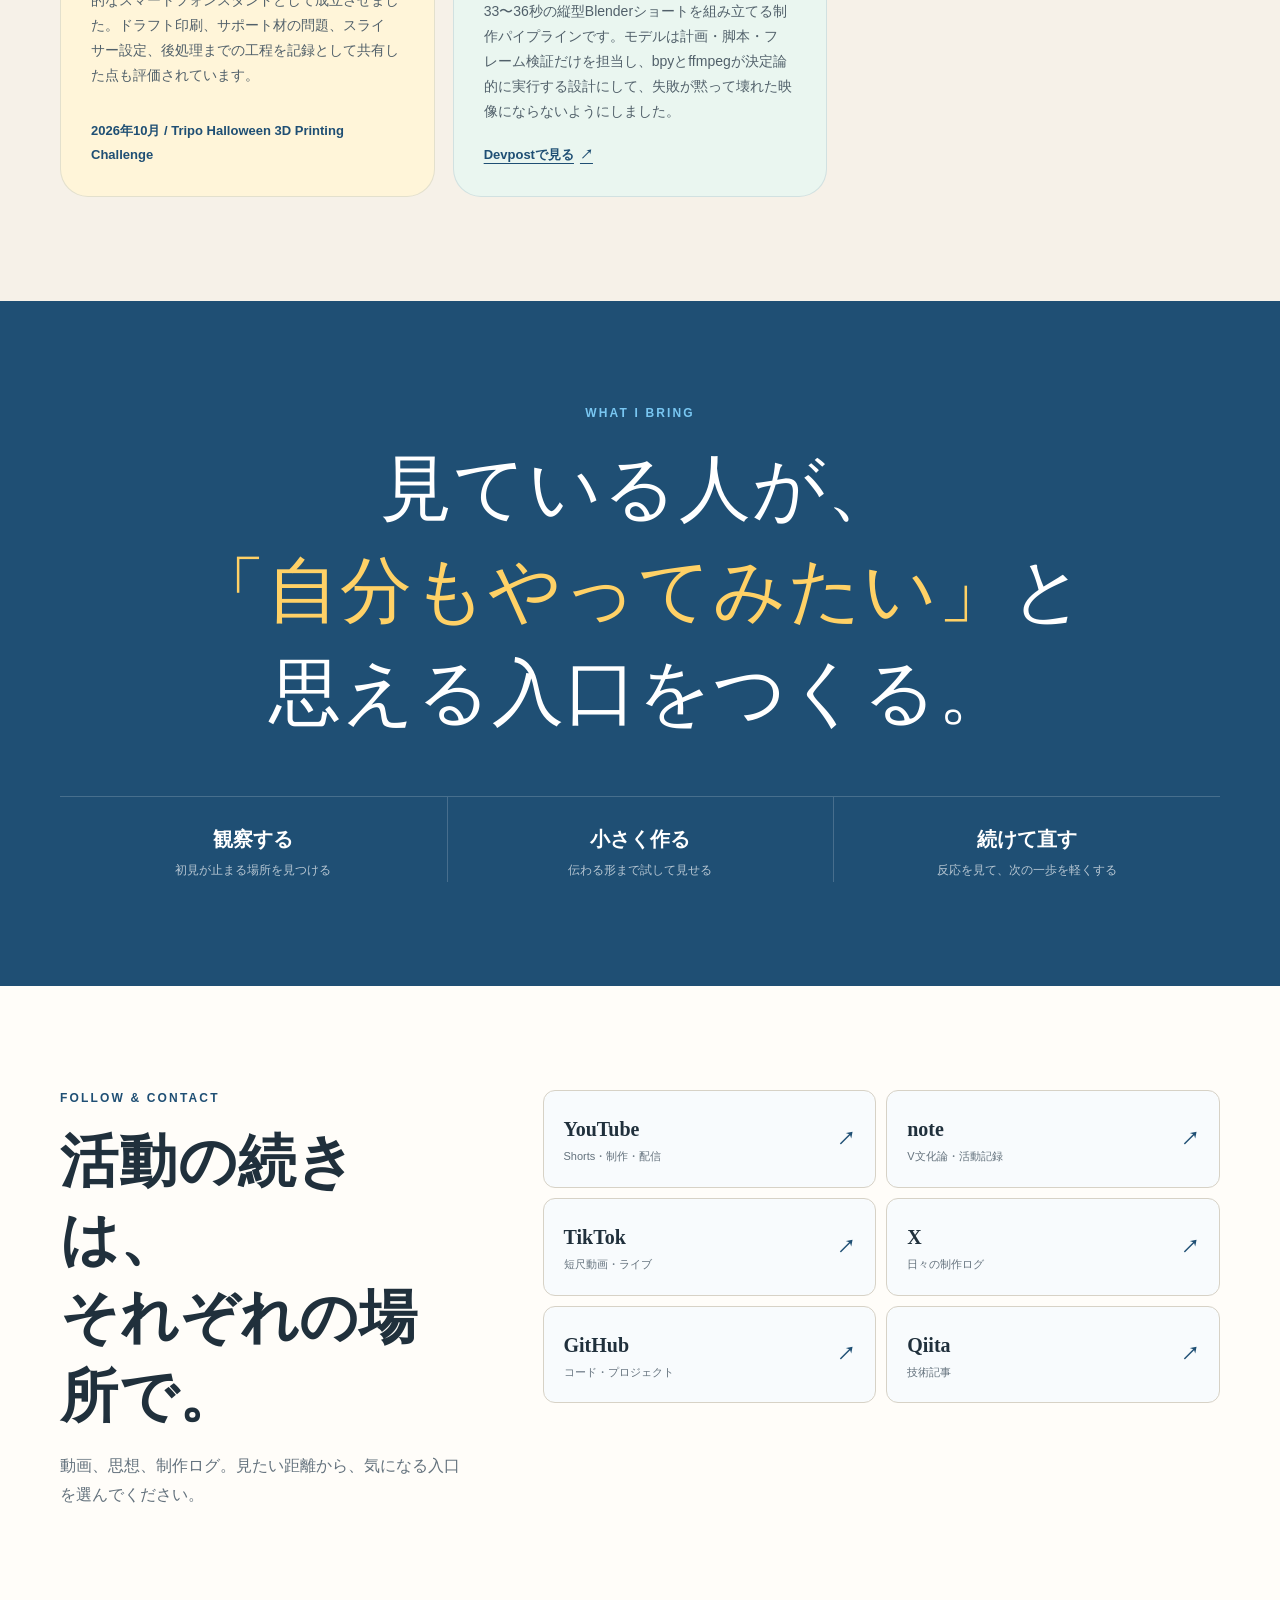
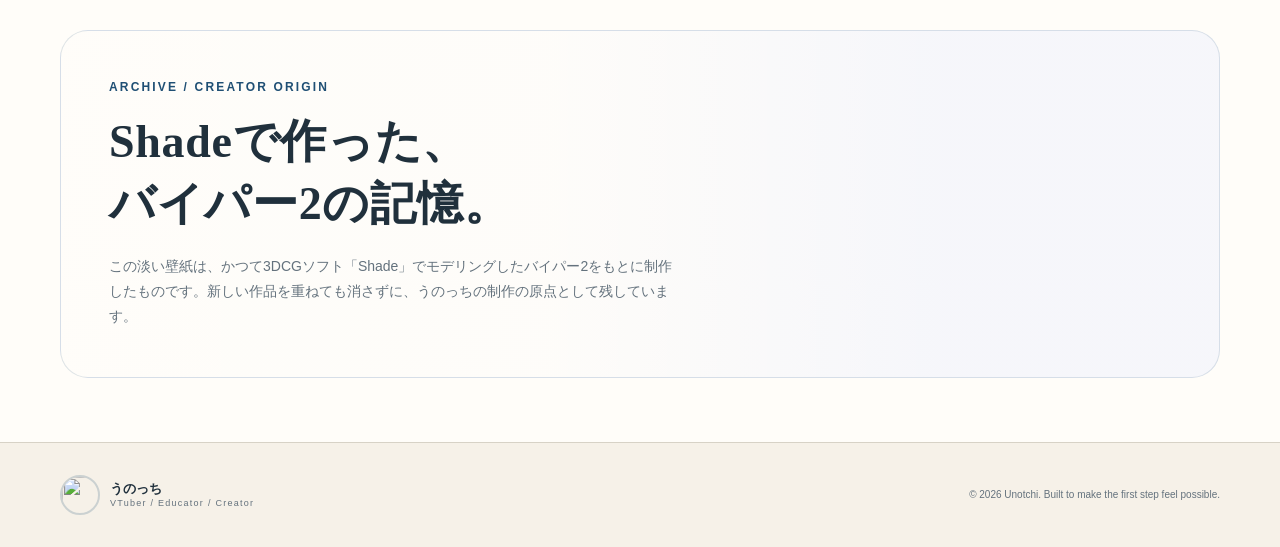
==== commit 3588479b: "feat: surface the Hermes plugin above awards - move the awards/hackathon section below the projects " ====
--- a/index.html
+++ b/index.html
@@ -233,31 +233,6 @@
       </div>
     </section>
 
-    <section class="section awards-section" id="awards">
-      <div class="shell">
-        <div class="section-heading">
-          <div><p class="eyebrow">AWARDS &amp; SELECTION</p><h2>外で、評価された<br>制作。</h2></div>
-          <p>公開した作品が、コンテストやハッカソンで拾われた記録です。結果だけでなく、何を作って何が評価されたかまで残します。</p>
-        </div>
-        <div class="project-grid">
-          <article class="project-card project-card-sun">
-            <span class="project-icon" aria-hidden="true">◆</span>
-            <p class="project-type">3RD PLACE / 3D PRINT</p>
-            <h3>Halloween Yenran Stand</h3>
-            <p>Tripo「Halloween 3D Printing Challenge」で3位に入賞。オリジナルキャラクター煙嵐をハロウィン仕様に再設計し、単体フィギュアではなく実用的なスマートフォンスタンドとして成立させました。ドラフト印刷、サポート材の問題、スライサー設定、後処理までの工程を記録として共有した点も評価されています。</p>
-            <span class="text-link">2026年10月 / Tripo Halloween 3D Printing Challenge</span>
-          </article>
-          <article class="project-card project-card-mint">
-            <span class="project-icon" aria-hidden="true">◇</span>
-            <p class="project-type">SUBMITTED / AI HACKATHON</p>
-            <h3>blender-dekisou — one line in, a Blender short out</h3>
-            <p>Nebius × NVIDIA Global AI Hackathon「Best Apps and Agents Track」へ提出。テーマ1行から33〜36秒の縦型Blenderショートを組み立てる制作パイプラインです。モデルは計画・脚本・フレーム検証だけを担当し、bpyとffmpegが決定論的に実行する設計にして、失敗が黙って壊れた映像にならないようにしました。</p>
-            <a class="text-link" href="https://devpost.com/software/blender-dekisou-one-line-in-a-blender-short-out" target="_blank" rel="noopener noreferrer">Devpostで見る <span aria-hidden="true">↗</span></a>
-          </article>
-        </div>
-      </div>
-    </section>
-
     <section class="section culture-section" id="culture">
       <div class="shell culture-grid">
         <div class="culture-intro">
@@ -352,8 +327,10 @@
             <a class="text-link" href="https://github.com/sanpeita/unotchi-blender-addons" target="_blank" rel="noopener noreferrer">GitHubで見る <span aria-hidden="true">↗</span></a>
           </article>
 
-          <article class="project-card project-card-lavender">
-            <span class="project-icon" aria-hidden="true">◈</span>
+          <article class="project-card project-card-lavender project-card-feature">
+            <figure class="project-banner">
+              <img src="images/hermes-calendar-agenda-banner.svg" width="1200" height="600" alt="calendar-agenda のバナー。Nousブルーの地に、白いカレンダーと完了チェックを描いています。" loading="lazy">
+            </figure>
             <p class="project-type">MARKETPLACE LISTED / HERMES PLUGIN</p>
             <h3>calendar-agenda（Hermes Agent プラグイン）</h3>
             <p>エージェントから今日のGoogleカレンダーを読み、予定の結果を記録するための自作プラグインです。カレンダーは「予定」しか残さないため、完了・中断・中止・見送りという実際の結果と、予定の枠を残すか解放するかを別々の軸でイベント自身に保存できるようにしました。作者名 sanpeita、MITライセンスで、Hermes Agent の公式マーケットプレイスに掲載されています（v1.3.1 / 2026年11月18日更新）。</p>
@@ -388,6 +365,32 @@
         </div>
       </div>
     </section>
+
+    <section class="section awards-section" id="awards">
+      <div class="shell">
+        <div class="section-heading">
+          <div><p class="eyebrow">AWARDS &amp; SELECTION</p><h2>外で、評価された<br>制作。</h2></div>
+          <p>公開した作品が、コンテストやハッカソンで拾われた記録です。結果だけでなく、何を作って何が評価されたかまで残します。</p>
+        </div>
+        <div class="project-grid">
+          <article class="project-card project-card-sun">
+            <span class="project-icon" aria-hidden="true">◆</span>
+            <p class="project-type">3RD PLACE / 3D PRINT</p>
+            <h3>Halloween Yenran Stand</h3>
+            <p>Tripo「Halloween 3D Printing Challenge」で3位に入賞。オリジナルキャラクター煙嵐をハロウィン仕様に再設計し、単体フィギュアではなく実用的なスマートフォンスタンドとして成立させました。ドラフト印刷、サポート材の問題、スライサー設定、後処理までの工程を記録として共有した点も評価されています。</p>
+            <span class="text-link">2026年10月 / Tripo Halloween 3D Printing Challenge</span>
+          </article>
+          <article class="project-card project-card-mint">
+            <span class="project-icon" aria-hidden="true">◇</span>
+            <p class="project-type">SUBMITTED / AI HACKATHON</p>
+            <h3>blender-dekisou — one line in, a Blender short out</h3>
+            <p>Nebius × NVIDIA Global AI Hackathon「Best Apps and Agents Track」へ提出。テーマ1行から33〜36秒の縦型Blenderショートを組み立てる制作パイプラインです。モデルは計画・脚本・フレーム検証だけを担当し、bpyとffmpegが決定論的に実行する設計にして、失敗が黙って壊れた映像にならないようにしました。</p>
+            <a class="text-link" href="https://devpost.com/software/blender-dekisou-one-line-in-a-blender-short-out" target="_blank" rel="noopener noreferrer">Devpostで見る <span aria-hidden="true">↗</span></a>
+          </article>
+        </div>
+      </div>
+    </section>
+
 
     <section class="section statement-section" id="what-i-bring">
       <div class="shell statement-card">
--- a/styles.css
+++ b/styles.css
@@ -518,6 +518,19 @@
 .project-card-mint { background: #eaf6f0; }
 .project-card-sun { background: #fff5d9; }
 .project-card-lavender { background: #f0ecfb; }
+
+/* 目立たせたいカード: 上端に全幅バナー（.project-card の padding 30px を打ち消す） */
+.project-card-feature { padding-top: 0; }
+
+.project-banner {
+  margin: 0 -30px 22px;
+  border-radius: var(--radius-lg) var(--radius-lg) 0 0;
+  overflow: hidden;
+  background: #0000f2;
+  border-bottom: 1px solid rgba(31, 79, 116, 0.12);
+}
+
+.project-banner img { display: block; width: 100%; height: auto; }
 
 .project-icon {
   width: 48px;
